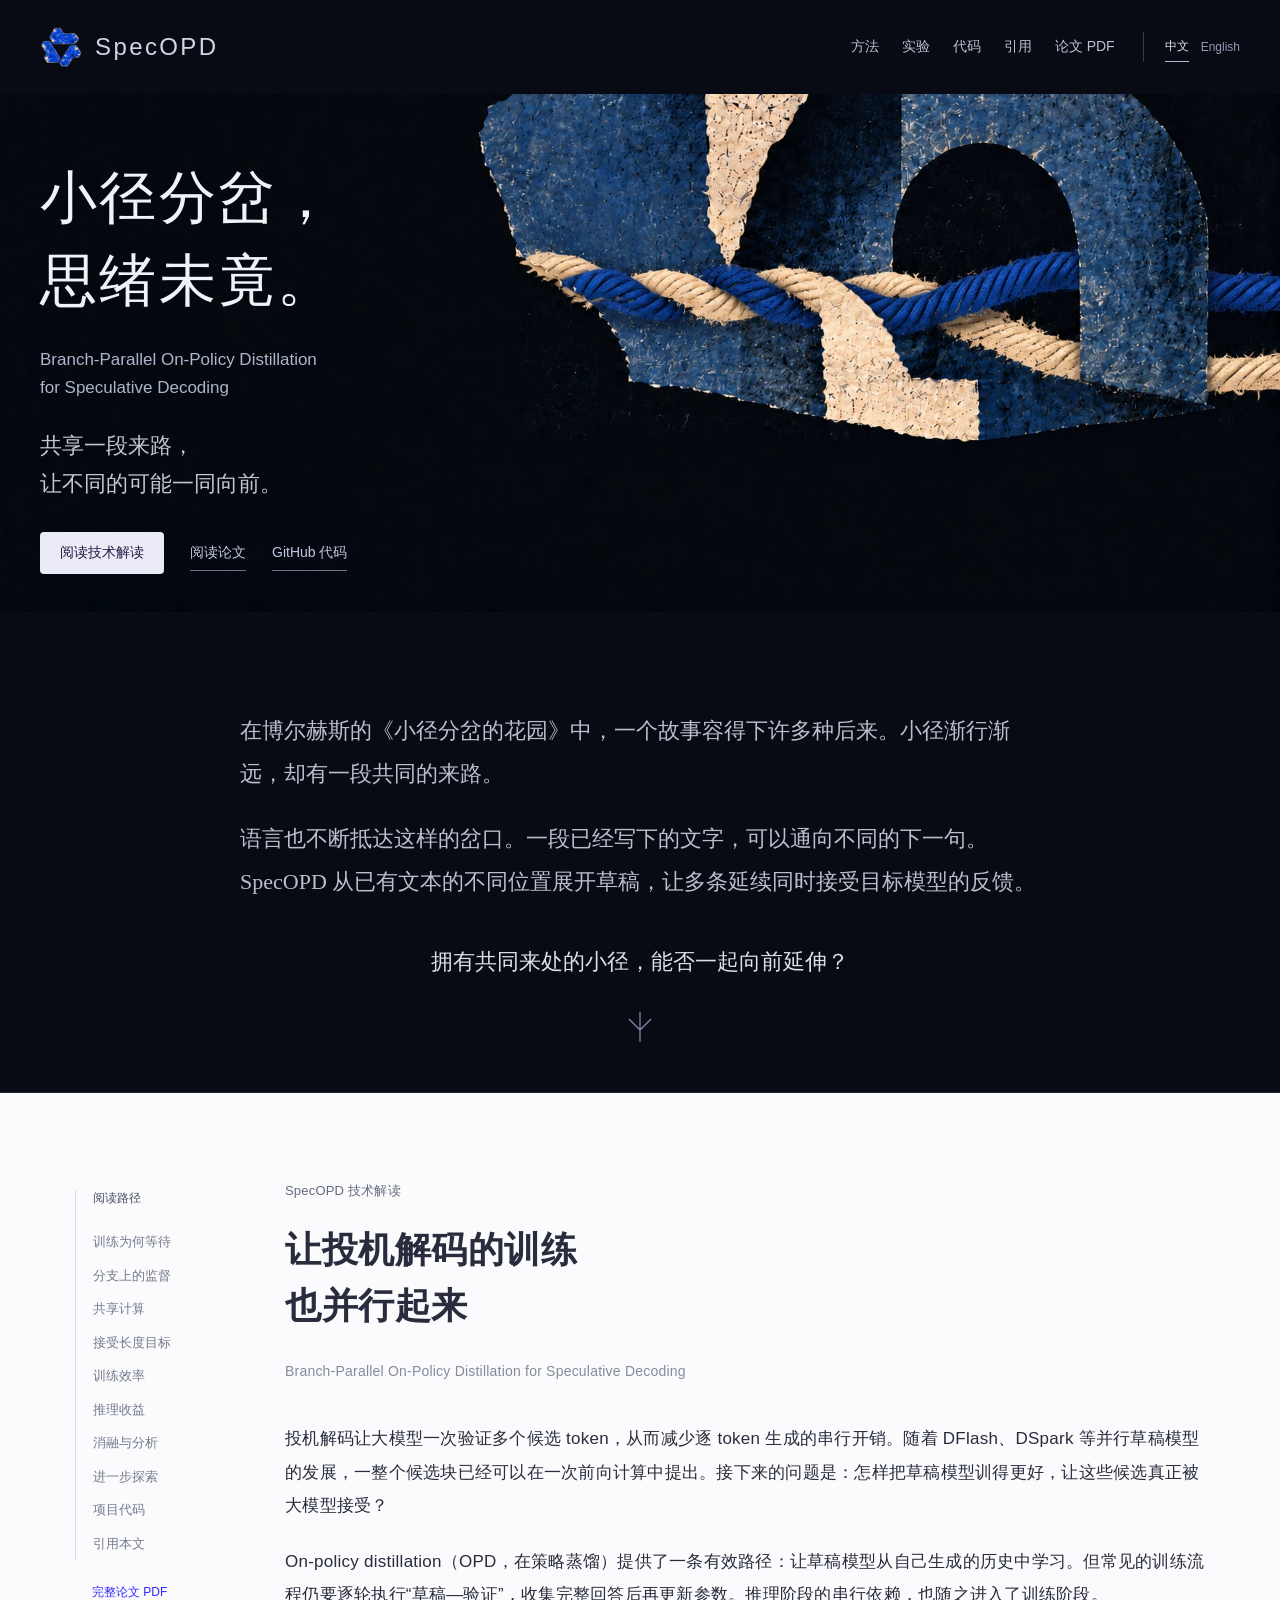
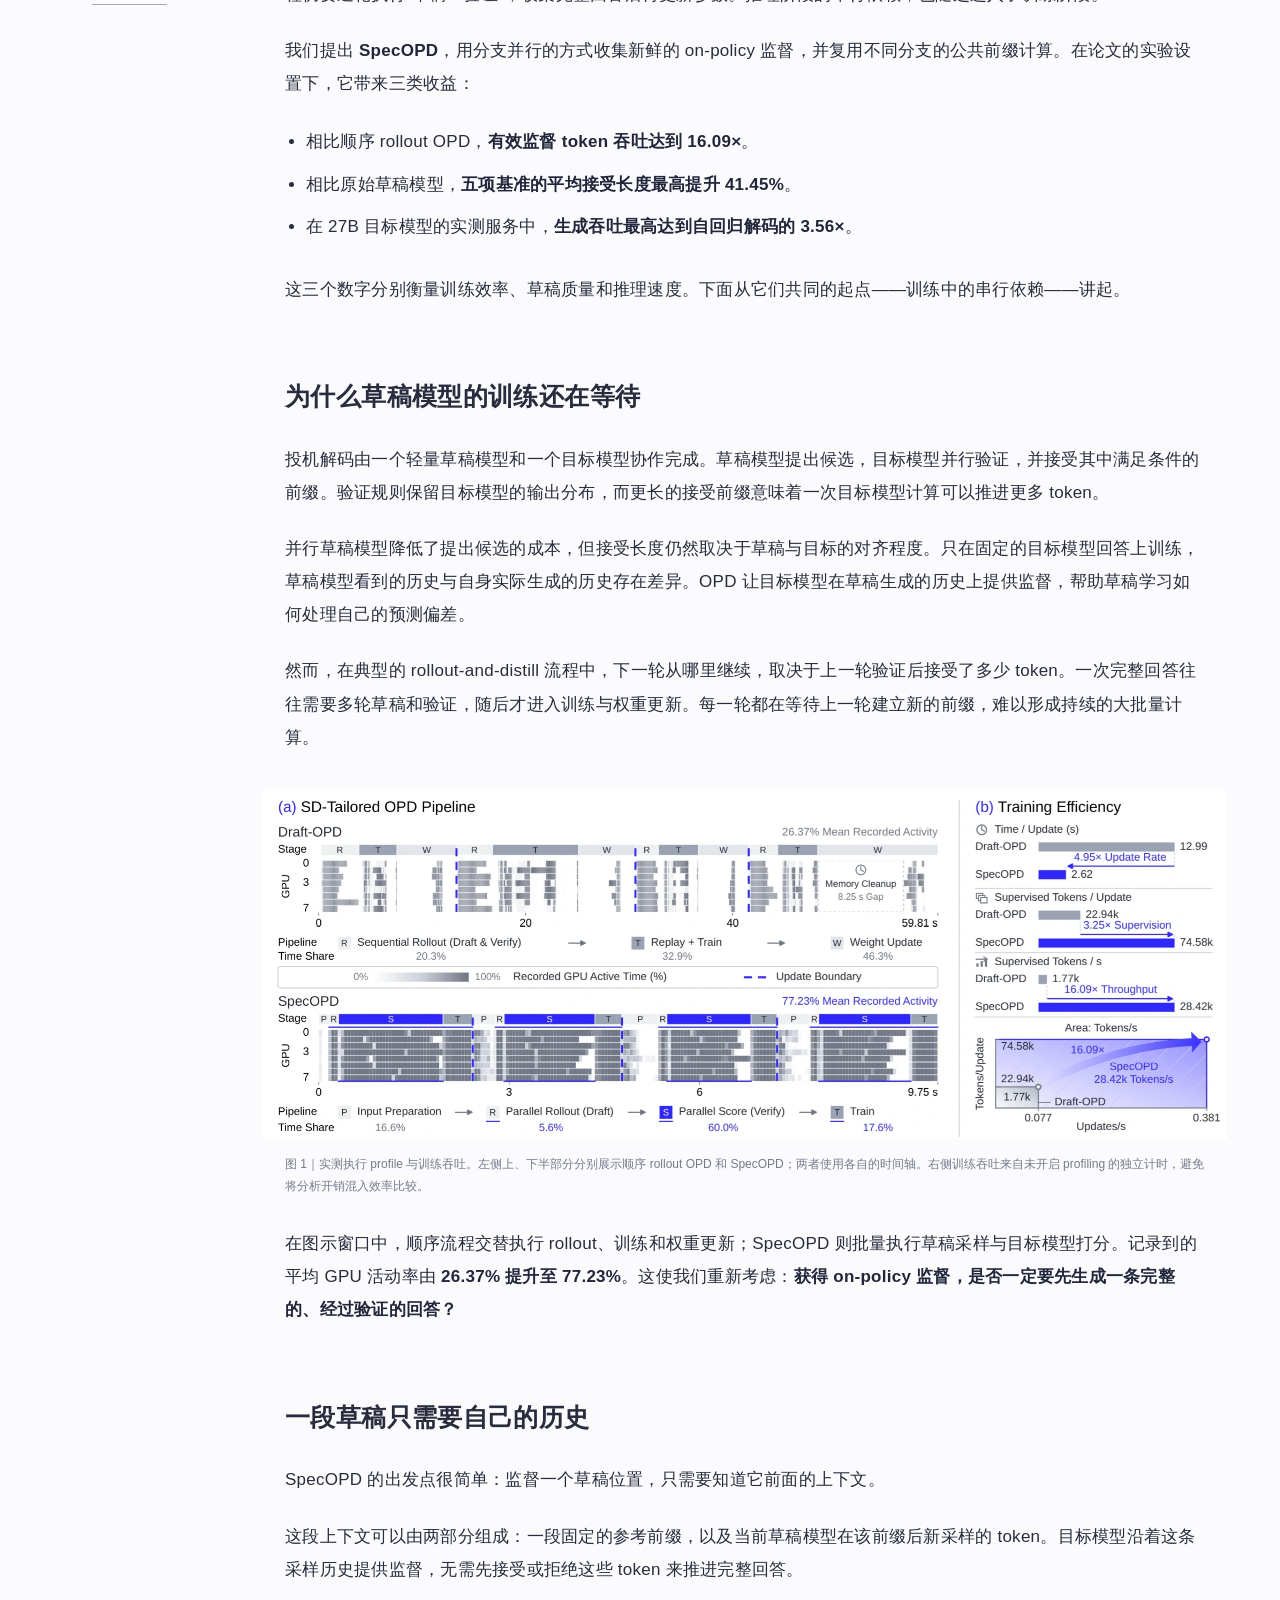
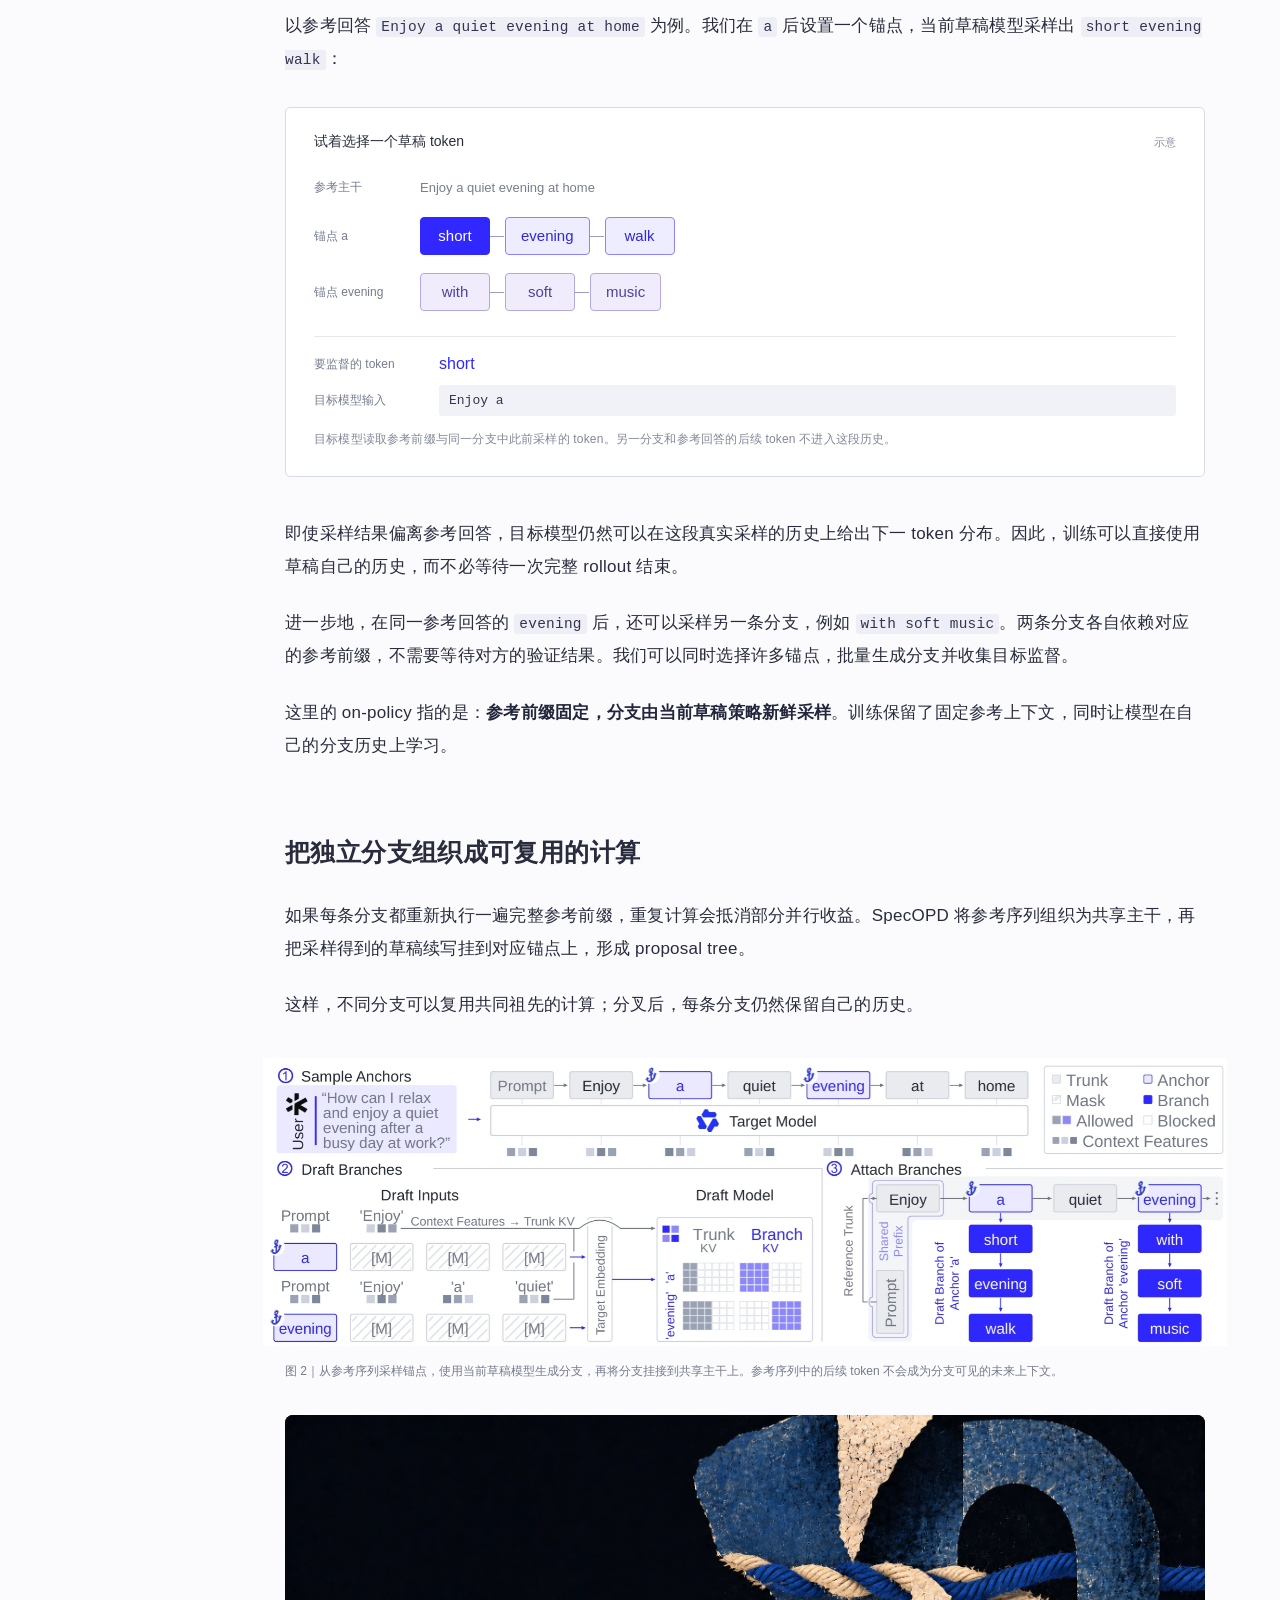
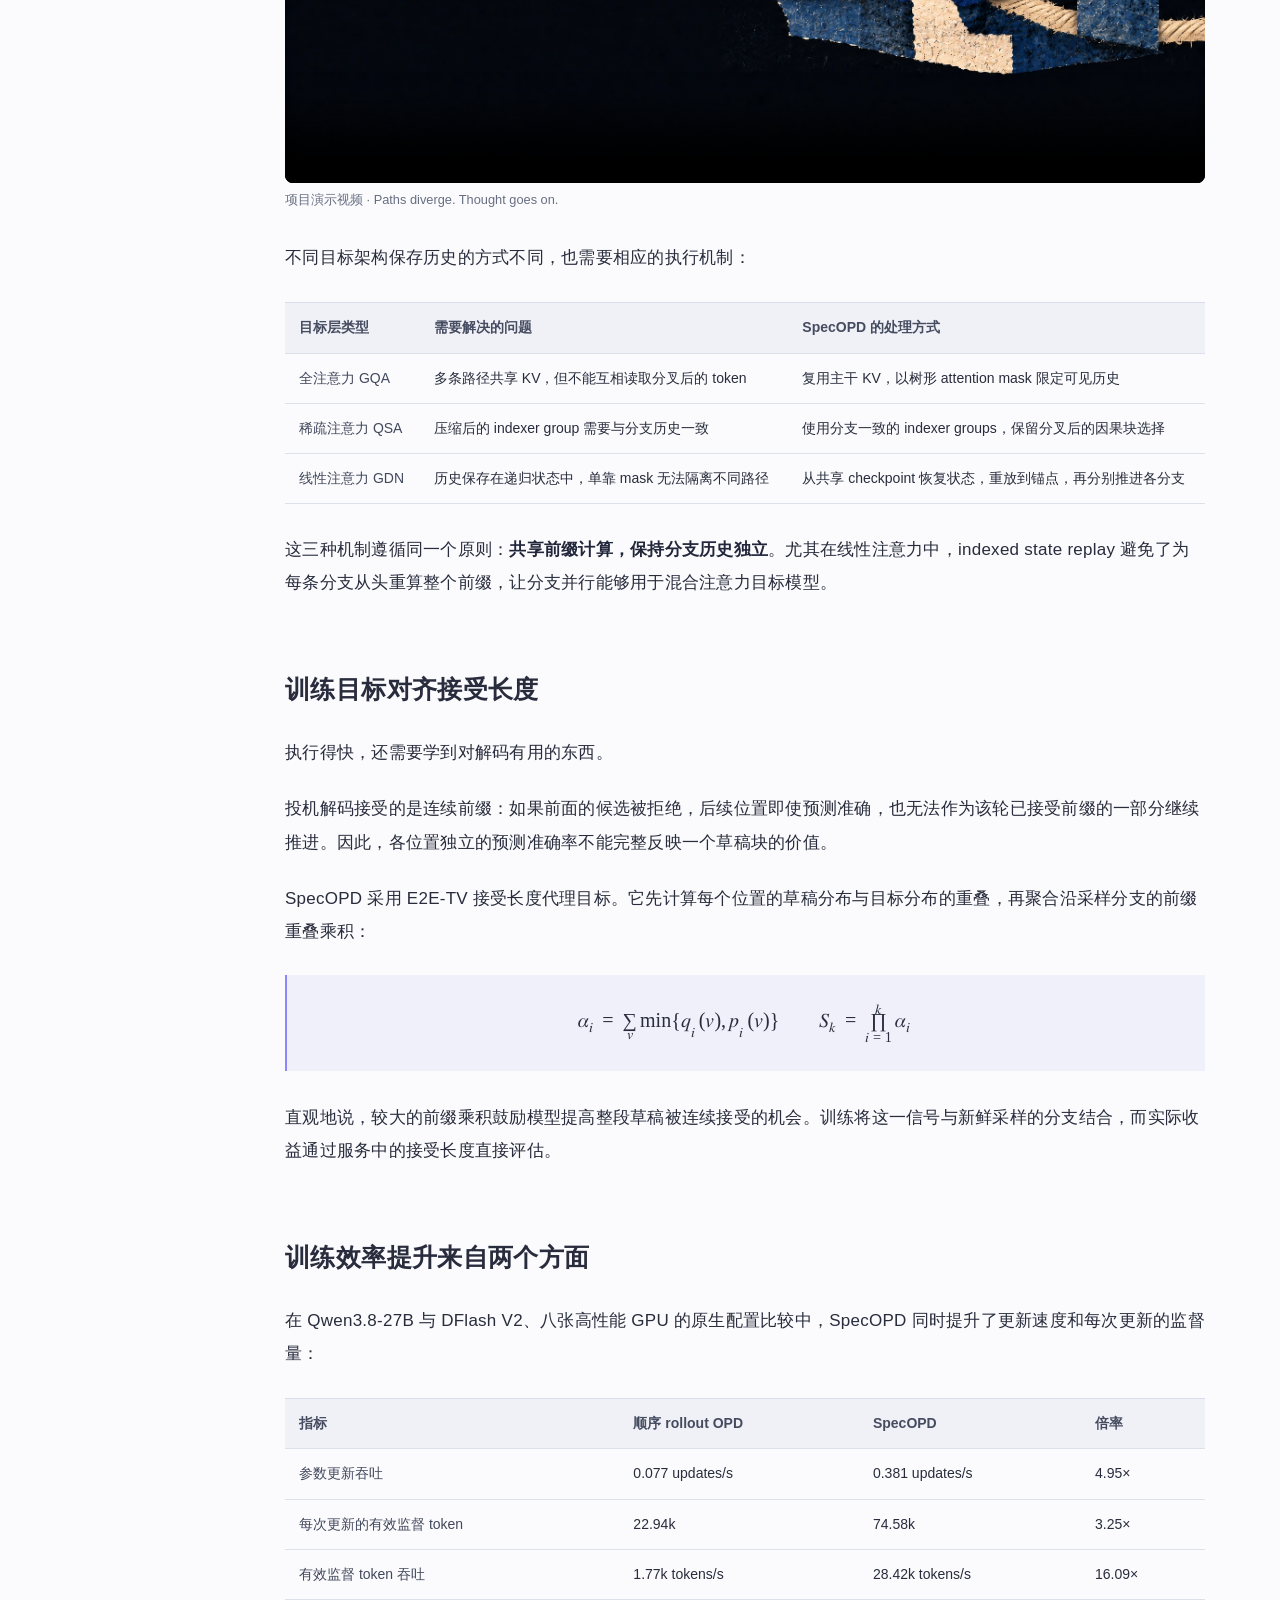
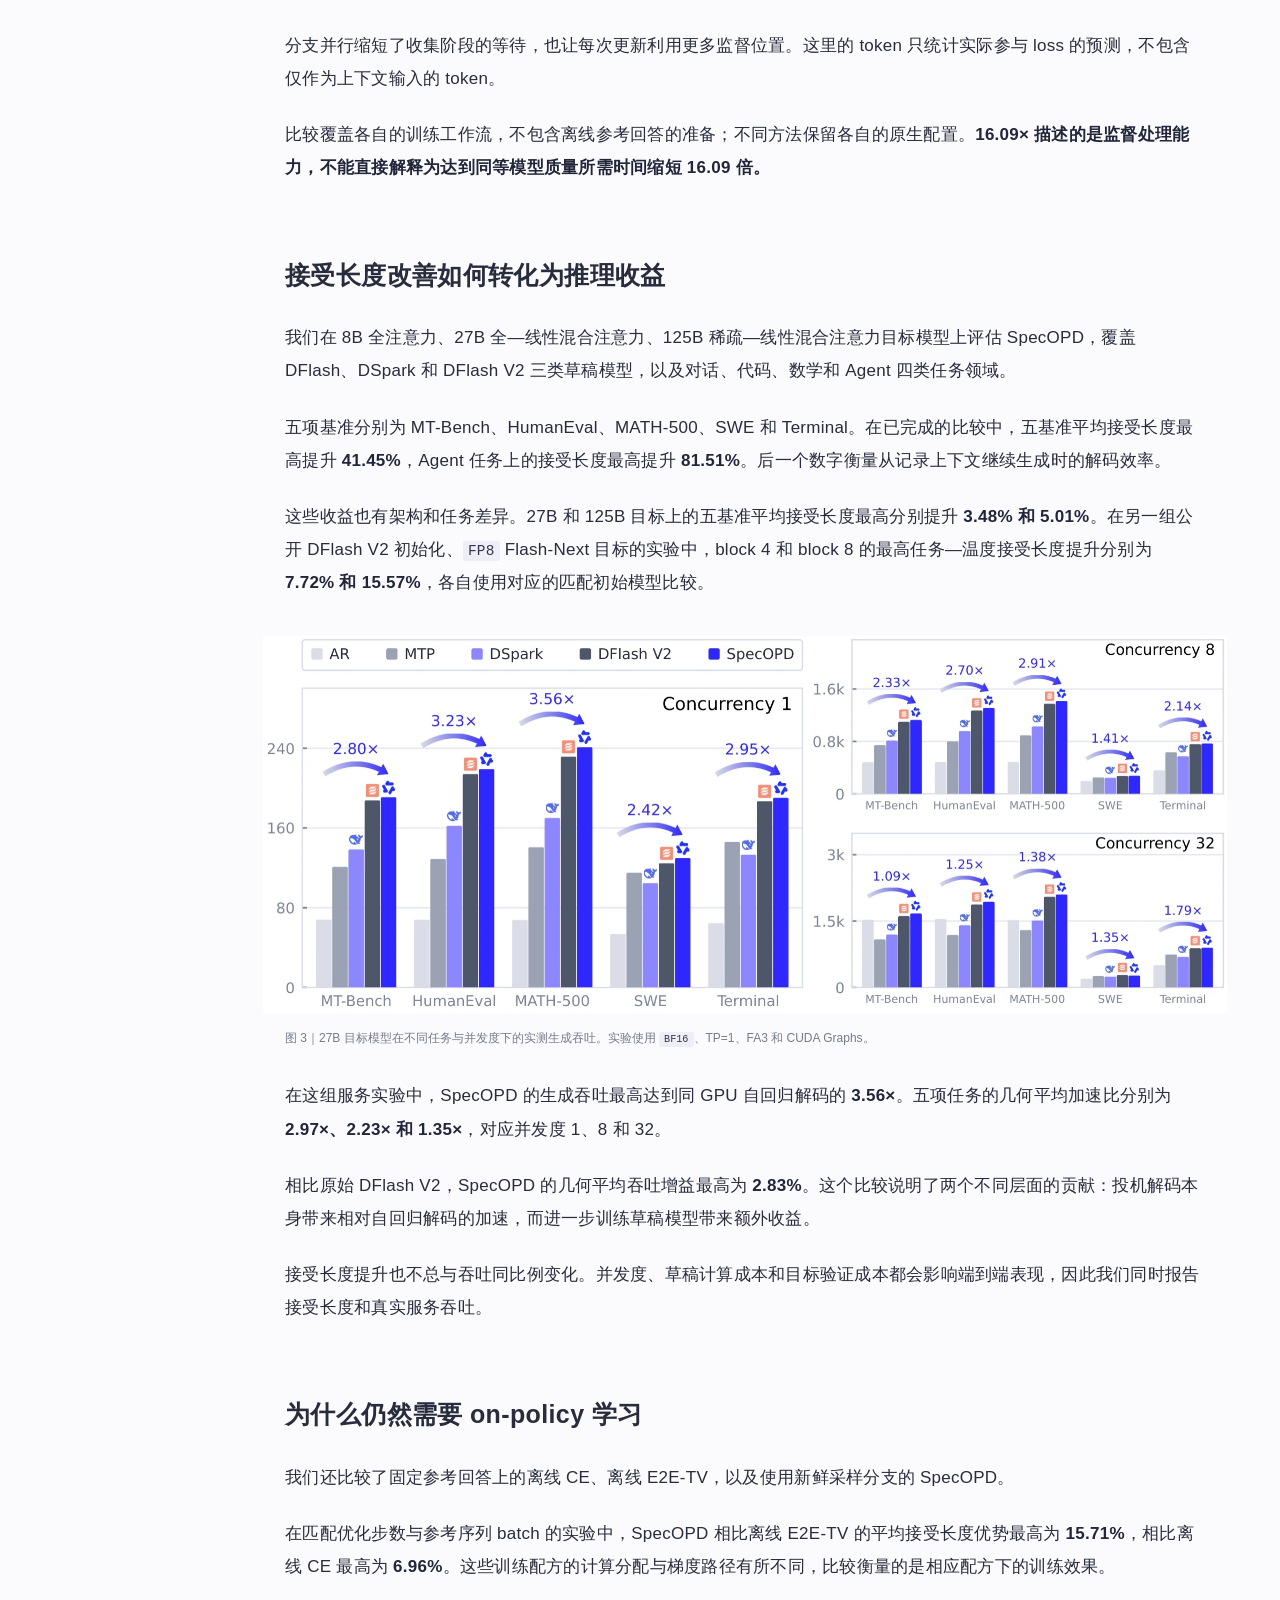
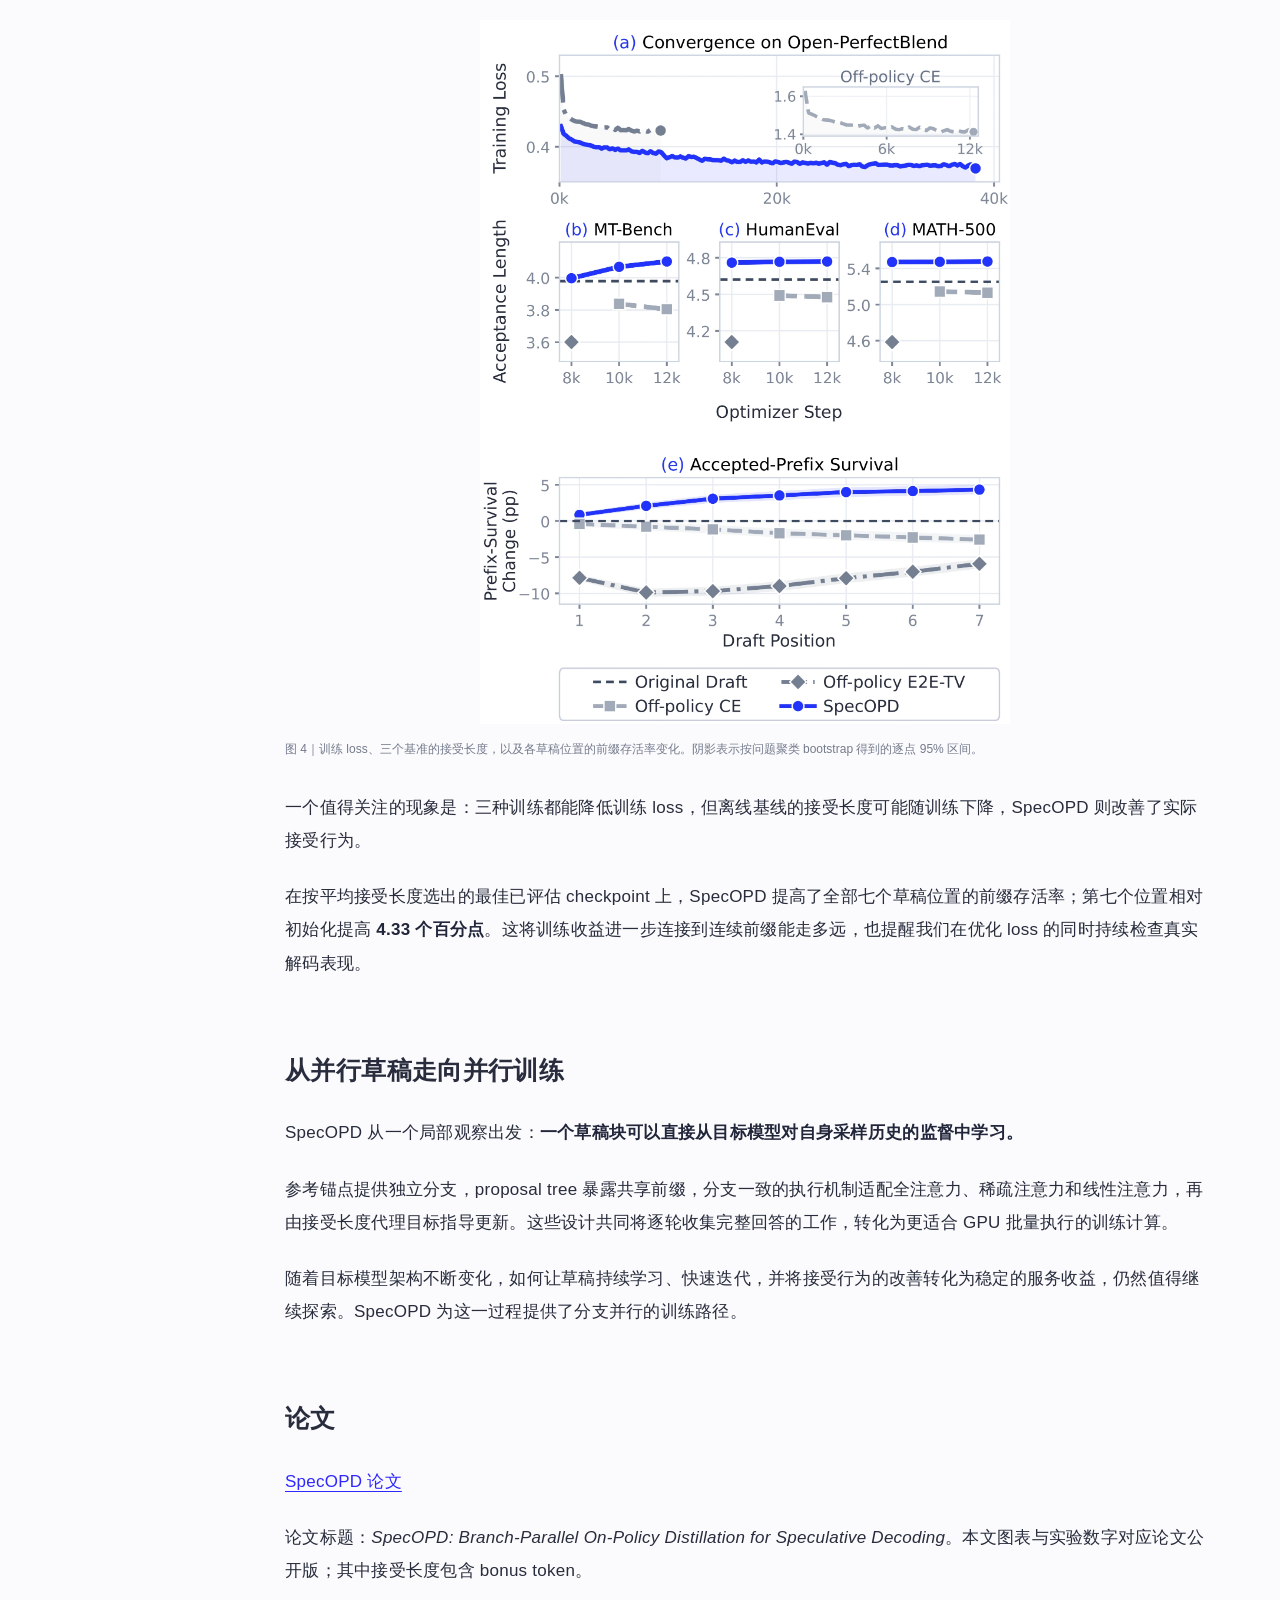
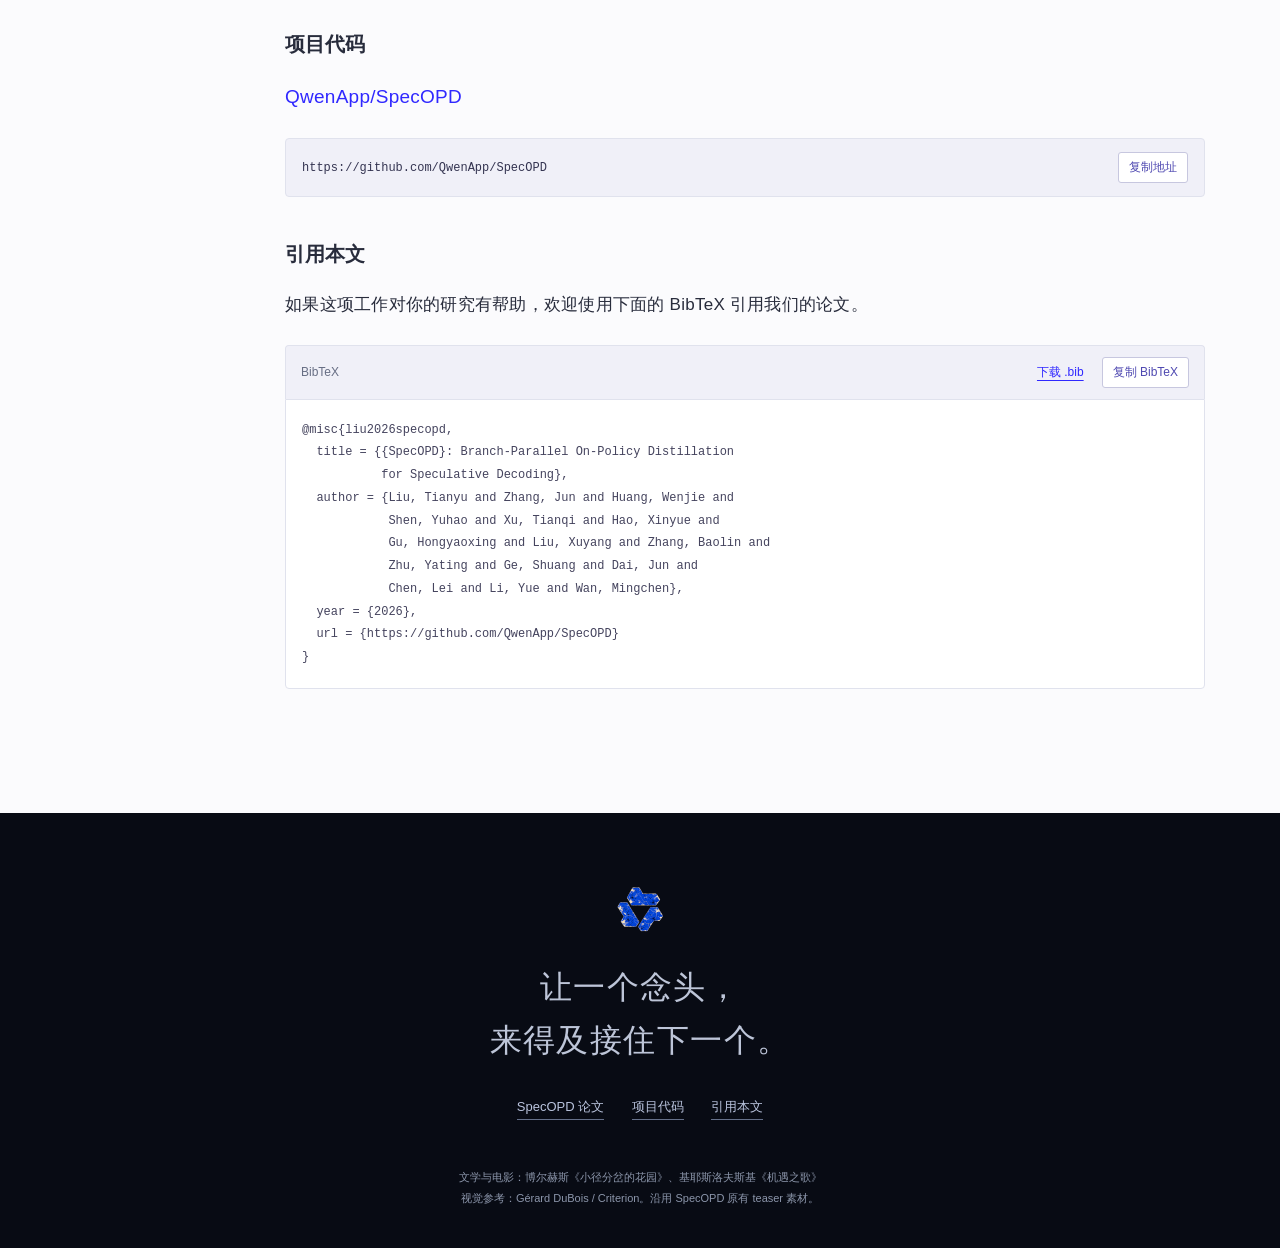
==== docs/index.html @ 13c88fd7 "docs: publish bilingual research blog" ====
<!doctype html>
<html lang="zh-CN">
<head>
<meta charset="utf-8">
<meta name="viewport" content="width=device-width,initial-scale=1">
<meta name="theme-color" content="#080B14">
<title>SpecOPD｜小径分岔，思绪未竟</title>
<meta name="description" content="SpecOPD 用分支并行在策略蒸馏提升草稿训练效率，复用公共前缀计算，让并行草稿模型学得更快。">
<meta property="og:title" content="SpecOPD｜让投机解码的训练也并行起来">
<meta property="og:description" content="从小径分岔到分支并行：SpecOPD 的方法、系统实现与实测收益。">
<meta property="og:image" content="hero-artwork.webp">
<link rel="icon" href="logo.png">
<link rel="alternate" hreflang="zh-CN" href="index.html">
<link rel="alternate" hreflang="en" href="en.html">
<link rel="stylesheet" href="styles.css">
<script src="app.js" defer></script>
</head>
<body id="top">
<a class="skip-link" href="#overview">跳到正文</a>
<div class="reading-progress" aria-hidden="true"></div>
<header class="site-header">
  <a class="wordmark" href="#top" aria-label="SpecOPD 首页"><img src="logo.png" alt="" width="42" height="42"><span>SpecOPD</span></a>
  <div class="header-tools"><nav class="header-nav" aria-label="主导航"><a href="#insight">方法</a><a href="#training">实验</a><a href="https://github.com/QwenApp/SpecOPD">代码</a><a href="#citation">引用</a><a href="specopd-paper.pdf">论文 PDF</a></nav><nav class="language-nav" aria-label="语言"><a class="language-switch" href="index.html" aria-current="page" lang="zh-CN" hreflang="zh-CN">中文</a><a class="language-switch" href="en.html" lang="en" hreflang="en">English</a></nav></div>
</header>
<main>
  <section class="hero" aria-labelledby="hero-title">
    <img class="hero-art" src="hero-artwork.webp" alt="深蓝纸质拱门间穿过的蓝色与原色绳索，象征共享来路与不同分支" width="1983" height="793" fetchpriority="high">
    <div class="hero-content">
      <h1 id="hero-title">小径分岔，<br>思绪未竟。</h1>
      <p class="hero-subtitle">Branch-Parallel On-Policy Distillation<br>for Speculative Decoding</p>
      <p class="hero-description">共享一段来路，<br>让不同的可能一同向前。</p>
      <div class="hero-actions"><a class="primary-link" href="#overview">阅读技术解读</a><a class="quiet-link" href="specopd-paper.pdf">阅读论文</a><a class="quiet-link" href="https://github.com/QwenApp/SpecOPD">GitHub 代码</a></div>
    </div>
  </section>
  <section class="prologue" aria-label="小径与分支">
    <div class="prologue-inner">
      <p>在博尔赫斯的《小径分岔的花园》中，一个故事容得下许多种后来。小径渐行渐远，却有一段共同的来路。</p>
      <p>语言也不断抵达这样的岔口。一段已经写下的文字，可以通向不同的下一句。SpecOPD 从已有文本的不同位置展开草稿，让多条延续同时接受目标模型的反馈。</p>
      <p class="prologue-question">拥有共同来处的小径，能否一起向前延伸？</p>
      <svg class="fork-mark" width="28" height="34" viewBox="0 0 28 34" fill="none" aria-hidden="true"><path d="M14 32V16M14 20L3 9M14 20L25 9M14 16V2" stroke="currentColor" stroke-width="1.2"/></svg>
    </div>
  </section>
  <div class="paper-body">
    <div class="article-layout">
      <aside class="contents"><nav aria-label="文章目录"><p>阅读路径</p><a href="#bottleneck">训练为何等待</a><a href="#insight">分支上的监督</a><a href="#execution">共享计算</a><a href="#objective">接受长度目标</a><a href="#training">训练效率</a><a href="#inference">推理收益</a><a href="#ablation">消融与分析</a><a href="#outlook">进一步探索</a><a href="#code">项目代码</a><a href="#citation">引用本文</a></nav><a class="rail-paper" href="specopd-paper.pdf">完整论文 PDF</a></aside>
      <article><section id="overview" class="article-section"><header class="article-heading"><p class="article-context">SpecOPD 技术解读</p><h2>让投机解码的训练<br class="desktop-break">也并行起来</h2><p class="article-subtitle">Branch-Parallel On-Policy Distillation for Speculative Decoding</p></header><p>投机解码让大模型一次验证多个候选 token，从而减少逐 token 生成的串行开销。随着 DFlash、DSpark 等并行草稿模型的发展，一整个候选块已经可以在一次前向计算中提出。接下来的问题是：怎样把草稿模型训得更好，让这些候选真正被大模型接受？</p><p>On-policy distillation（OPD，在策略蒸馏）提供了一条有效路径：让草稿模型从自己生成的历史中学习。但常见的训练流程仍要逐轮执行“草稿—验证”，收集完整回答后再更新参数。推理阶段的串行依赖，也随之进入了训练阶段。</p><p>我们提出 <strong>SpecOPD</strong>，用分支并行的方式收集新鲜的 on-policy 监督，并复用不同分支的公共前缀计算。在论文的实验设置下，它带来三类收益：</p><ul><li>相比顺序 rollout OPD，<strong>有效监督 token 吞吐达到 16.09×</strong>。</li><li>相比原始草稿模型，<strong>五项基准的平均接受长度最高提升 41.45%</strong>。</li><li>在 27B 目标模型的实测服务中，<strong>生成吞吐最高达到自回归解码的 3.56×</strong>。</li></ul><p>这三个数字分别衡量训练效率、草稿质量和推理速度。下面从它们共同的起点——训练中的串行依赖——讲起。</p></section><section id="bottleneck" class="article-section"><h2>为什么草稿模型的训练还在等待</h2><p>投机解码由一个轻量草稿模型和一个目标模型协作完成。草稿模型提出候选，目标模型并行验证，并接受其中满足条件的前缀。验证规则保留目标模型的输出分布，而更长的接受前缀意味着一次目标模型计算可以推进更多 token。</p><p>并行草稿模型降低了提出候选的成本，但接受长度仍然取决于草稿与目标的对齐程度。只在固定的目标模型回答上训练，草稿模型看到的历史与自身实际生成的历史存在差异。OPD 让目标模型在草稿生成的历史上提供监督，帮助草稿学习如何处理自己的预测偏差。</p><p>然而，在典型的 rollout-and-distill 流程中，下一轮从哪里继续，取决于上一轮验证后接受了多少 token。一次完整回答往往需要多轮草稿和验证，随后才进入训练与权重更新。每一轮都在等待上一轮建立新的前缀，难以形成持续的大批量计算。</p><figure class="paper-figure profile"><button class="figure-open" data-image="profile.webp" aria-label="放大查看：顺序 rollout 与 SpecOPD 的执行 profile 和训练吞吐"><img src="profile.webp" alt="顺序 rollout 与 SpecOPD 的执行 profile 和训练吞吐" loading="lazy" width="1800" height="650"><span class="figure-affordance">放大查看</span></button></figure><p class="figure-caption">图 1｜实测执行 profile 与训练吞吐。左侧上、下半部分分别展示顺序 rollout OPD 和 SpecOPD；两者使用各自的时间轴。右侧训练吞吐来自未开启 profiling 的独立计时，避免将分析开销混入效率比较。</p><p>在图示窗口中，顺序流程交替执行 rollout、训练和权重更新；SpecOPD 则批量执行草稿采样与目标模型打分。记录到的平均 GPU 活动率由 <strong>26.37% 提升至 77.23%</strong>。这使我们重新考虑：<strong>获得 on-policy 监督，是否一定要先生成一条完整的、经过验证的回答？</strong></p></section><section id="insight" class="article-section"><h2>一段草稿只需要自己的历史</h2><p>SpecOPD 的出发点很简单：监督一个草稿位置，只需要知道它前面的上下文。</p><p>这段上下文可以由两部分组成：一段固定的参考前缀，以及当前草稿模型在该前缀后新采样的 token。目标模型沿着这条采样历史提供监督，无需先接受或拒绝这些 token 来推进完整回答。</p><p>以参考回答 <code>Enjoy a quiet evening at home</code> 为例。我们在 <code>a</code> 后设置一个锚点，当前草稿模型采样出 <code>short evening walk</code>：</p>
<div class="branch-explorer" aria-label="分支历史交互示例">
  <div class="demo-heading"><span>试着选择一个草稿 token</span><span class="demo-status">示意</span></div>
  <div class="reference-line"><span class="row-label">参考主干</span><span class="reference-text">Enjoy a quiet evening at home</span></div>
  <div class="branch-line"><span class="row-label">锚点 a</span><div class="tokens" role="group" aria-label="a 后的草稿分支">
    <button class="token token-selected" data-branch="a" data-index="0" aria-pressed="true">short</button><button class="token" data-branch="a" data-index="1" aria-pressed="false">evening</button><button class="token" data-branch="a" data-index="2" aria-pressed="false">walk</button>
  </div></div>
  <div class="branch-line branch-evening"><span class="row-label">锚点 evening</span><div class="tokens" role="group" aria-label="evening 后的草稿分支">
    <button class="token" data-branch="evening" data-index="0" aria-pressed="false">with</button><button class="token" data-branch="evening" data-index="1" aria-pressed="false">soft</button><button class="token" data-branch="evening" data-index="2" aria-pressed="false">music</button>
  </div></div>
  <div class="history-readout" aria-live="polite" aria-atomic="true">
    <div><span>要监督的 token</span><strong id="predicted-token">short</strong></div>
    <div><span>目标模型输入</span><code id="target-history">Enjoy a</code></div>
    <p>目标模型读取参考前缀与同一分支中此前采样的 token。另一分支和参考回答的后续 token 不进入这段历史。</p>
  </div>
</div>
<p>即使采样结果偏离参考回答，目标模型仍然可以在这段真实采样的历史上给出下一 token 分布。因此，训练可以直接使用草稿自己的历史，而不必等待一次完整 rollout 结束。</p><p>进一步地，在同一参考回答的 <code>evening</code> 后，还可以采样另一条分支，例如 <code>with soft music</code>。两条分支各自依赖对应的参考前缀，不需要等待对方的验证结果。我们可以同时选择许多锚点，批量生成分支并收集目标监督。</p><p>这里的 on-policy 指的是：<strong>参考前缀固定，分支由当前草稿策略新鲜采样</strong>。训练保留了固定参考上下文，同时让模型在自己的分支历史上学习。</p></section><section id="execution" class="article-section"><h2>把独立分支组织成可复用的计算</h2><p>如果每条分支都重新执行一遍完整参考前缀，重复计算会抵消部分并行收益。SpecOPD 将参考序列组织为共享主干，再把采样得到的草稿续写挂到对应锚点上，形成 proposal tree。</p><p>这样，不同分支可以复用共同祖先的计算；分叉后，每条分支仍然保留自己的历史。</p><figure class="paper-figure method"><button class="figure-open" data-image="method.webp" aria-label="放大查看：参考锚点、草稿分支和共享 proposal tree"><img src="method.webp" alt="参考锚点、草稿分支和共享 proposal tree" loading="lazy" width="1800" height="538"><span class="figure-affordance">放大查看</span></button></figure><p class="figure-caption">图 2｜从参考序列采样锚点，使用当前草稿模型生成分支，再将分支挂接到共享主干上。参考序列中的后续 token 不会成为分支可见的未来上下文。</p><figure class="project-video"><video controls playsinline preload="metadata" poster="hero-artwork.webp" aria-label="项目演示视频"><source src="https://raw.githubusercontent.com/QwenApp/SpecOPD/main/assets/SpecOPD.mp4" type="video/mp4"></video><figcaption>项目演示视频 · Paths diverge. Thought goes on.</figcaption></figure><p>不同目标架构保存历史的方式不同，也需要相应的执行机制：</p><div class="table-scroll" tabindex="0"><table><thead><tr><th scope="col">目标层类型</th><th scope="col">需要解决的问题</th><th scope="col">SpecOPD 的处理方式</th></tr></thead><tbody><tr><td>全注意力 GQA</td><td>多条路径共享 KV，但不能互相读取分叉后的 token</td><td>复用主干 KV，以树形 attention mask 限定可见历史</td></tr><tr><td>稀疏注意力 QSA</td><td>压缩后的 indexer group 需要与分支历史一致</td><td>使用分支一致的 indexer groups，保留分叉后的因果块选择</td></tr><tr><td>线性注意力 GDN</td><td>历史保存在递归状态中，单靠 mask 无法隔离不同路径</td><td>从共享 checkpoint 恢复状态，重放到锚点，再分别推进各分支</td></tr></tbody></table></div><p>这三种机制遵循同一个原则：<strong>共享前缀计算，保持分支历史独立</strong>。尤其在线性注意力中，indexed state replay 避免了为每条分支从头重算整个前缀，让分支并行能够用于混合注意力目标模型。</p></section><section id="objective" class="article-section"><h2>训练目标对齐接受长度</h2><p>执行得快，还需要学到对解码有用的东西。</p><p>投机解码接受的是连续前缀：如果前面的候选被拒绝，后续位置即使预测准确，也无法作为该轮已接受前缀的一部分继续推进。因此，各位置独立的预测准确率不能完整反映一个草稿块的价值。</p><p>SpecOPD 采用 E2E-TV 接受长度代理目标。它先计算每个位置的草稿分布与目标分布的重叠，再聚合沿采样分支的前缀重叠乘积：</p><div class="equation" aria-label="每个位置的分布重叠 alpha i 等于对所有 token 的 draft 和 target 概率最小值求和，前缀存活代理 S k 是前 k 个 alpha 的乘积"><math display="block"><mrow><msub><mi>α</mi><mi>i</mi></msub><mo>=</mo><munder><mo>∑</mo><mi>v</mi></munder><mi>min</mi><mo>{</mo><msub><mi>q</mi><mi>i</mi></msub><mo>(</mo><mi>v</mi><mo>)</mo><mo>,</mo><msub><mi>p</mi><mi>i</mi></msub><mo>(</mo><mi>v</mi><mo>)</mo><mo>}</mo><mspace width="2em"/><msub><mi>S</mi><mi>k</mi></msub><mo>=</mo><munderover><mo>∏</mo><mrow><mi>i</mi><mo>=</mo><mn>1</mn></mrow><mi>k</mi></munderover><msub><mi>α</mi><mi>i</mi></msub></mrow></math></div><p>直观地说，较大的前缀乘积鼓励模型提高整段草稿被连续接受的机会。训练将这一信号与新鲜采样的分支结合，而实际收益通过服务中的接受长度直接评估。</p></section><section id="training" class="article-section"><h2>训练效率提升来自两个方面</h2><p>在 Qwen3.8-27B 与 DFlash V2、八张高性能 GPU 的原生配置比较中，SpecOPD 同时提升了更新速度和每次更新的监督量：</p><div class="table-scroll" tabindex="0"><table><thead><tr><th scope="col">指标</th><th scope="col">顺序 rollout OPD</th><th scope="col">SpecOPD</th><th scope="col">倍率</th></tr></thead><tbody><tr><td>参数更新吞吐</td><td>0.077 updates/s</td><td>0.381 updates/s</td><td>4.95×</td></tr><tr><td>每次更新的有效监督 token</td><td>22.94k</td><td>74.58k</td><td>3.25×</td></tr><tr><td>有效监督 token 吞吐</td><td>1.77k tokens/s</td><td>28.42k tokens/s</td><td>16.09×</td></tr></tbody></table></div><p>分支并行缩短了收集阶段的等待，也让每次更新利用更多监督位置。这里的 token 只统计实际参与 loss 的预测，不包含仅作为上下文输入的 token。</p><p>比较覆盖各自的训练工作流，不包含离线参考回答的准备；不同方法保留各自的原生配置。<strong>16.09× 描述的是监督处理能力，不能直接解释为达到同等模型质量所需时间缩短 16.09 倍。</strong></p></section><section id="inference" class="article-section"><h2>接受长度改善如何转化为推理收益</h2><p>我们在 8B 全注意力、27B 全—线性混合注意力、125B 稀疏—线性混合注意力目标模型上评估 SpecOPD，覆盖 DFlash、DSpark 和 DFlash V2 三类草稿模型，以及对话、代码、数学和 Agent 四类任务领域。</p><p>五项基准分别为 MT-Bench、HumanEval、MATH-500、SWE 和 Terminal。在已完成的比较中，五基准平均接受长度最高提升 <strong>41.45%</strong>，Agent 任务上的接受长度最高提升 <strong>81.51%</strong>。后一个数字衡量从记录上下文继续生成时的解码效率。</p><p>这些收益也有架构和任务差异。27B 和 125B 目标上的五基准平均接受长度最高分别提升 <strong>3.48% 和 5.01%</strong>。在另一组公开 DFlash V2 初始化、<code>FP8</code> Flash-Next 目标的实验中，block 4 和 block 8 的最高任务—温度接受长度提升分别为 <strong>7.72% 和 15.57%</strong>，各自使用对应的匹配初始模型比较。</p><figure class="paper-figure inference"><button class="figure-open" data-image="inference.webp" aria-label="放大查看：27B 目标模型在并发度 1、8 和 32 下的实测推理吞吐"><img src="inference.webp" alt="27B 目标模型在并发度 1、8 和 32 下的实测推理吞吐" loading="lazy" width="1800" height="703"><span class="figure-affordance">放大查看</span></button></figure><p class="figure-caption">图 3｜27B 目标模型在不同任务与并发度下的实测生成吞吐。实验使用 <code>BF16</code>、TP=1、FA3 和 CUDA Graphs。</p><p>在这组服务实验中，SpecOPD 的生成吞吐最高达到同 GPU 自回归解码的 <strong>3.56×</strong>。五项任务的几何平均加速比分别为 <strong>2.97×、2.23× 和 1.35×</strong>，对应并发度 1、8 和 32。</p><p>相比原始 DFlash V2，SpecOPD 的几何平均吞吐增益最高为 <strong>2.83%</strong>。这个比较说明了两个不同层面的贡献：投机解码本身带来相对自回归解码的加速，而进一步训练草稿模型带来额外收益。</p><p>接受长度提升也不总与吞吐同比例变化。并发度、草稿计算成本和目标验证成本都会影响端到端表现，因此我们同时报告接受长度和真实服务吞吐。</p></section><section id="ablation" class="article-section"><h2>为什么仍然需要 on-policy 学习</h2><p>我们还比较了固定参考回答上的离线 CE、离线 E2E-TV，以及使用新鲜采样分支的 SpecOPD。</p><p>在匹配优化步数与参考序列 batch 的实验中，SpecOPD 相比离线 E2E-TV 的平均接受长度优势最高为 <strong>15.71%</strong>，相比离线 CE 最高为 <strong>6.96%</strong>。这些训练配方的计算分配与梯度路径有所不同，比较衡量的是相应配方下的训练效果。</p><figure class="paper-figure ablation"><button class="figure-open" data-image="ablation.webp" aria-label="放大查看：训练 loss、接受长度及前缀存活率的消融比较"><img src="ablation.webp" alt="训练 loss、接受长度及前缀存活率的消融比较" loading="lazy" width="1800" height="2391"><span class="figure-affordance">放大查看</span></button></figure><p class="figure-caption">图 4｜训练 loss、三个基准的接受长度，以及各草稿位置的前缀存活率变化。阴影表示按问题聚类 bootstrap 得到的逐点 95% 区间。</p><p>一个值得关注的现象是：三种训练都能降低训练 loss，但离线基线的接受长度可能随训练下降，SpecOPD 则改善了实际接受行为。</p><p>在按平均接受长度选出的最佳已评估 checkpoint 上，SpecOPD 提高了全部七个草稿位置的前缀存活率；第七个位置相对初始化提高 <strong>4.33 个百分点</strong>。这将训练收益进一步连接到连续前缀能走多远，也提醒我们在优化 loss 的同时持续检查真实解码表现。</p></section><section id="outlook" class="article-section"><h2>从并行草稿走向并行训练</h2><p>SpecOPD 从一个局部观察出发：<strong>一个草稿块可以直接从目标模型对自身采样历史的监督中学习。</strong></p><p>参考锚点提供独立分支，proposal tree 暴露共享前缀，分支一致的执行机制适配全注意力、稀疏注意力和线性注意力，再由接受长度代理目标指导更新。这些设计共同将逐轮收集完整回答的工作，转化为更适合 GPU 批量执行的训练计算。</p><p>随着目标模型架构不断变化，如何让草稿持续学习、快速迭代，并将接受行为的改善转化为稳定的服务收益，仍然值得继续探索。SpecOPD 为这一过程提供了分支并行的训练路径。</p></section><section id="paper" class="article-section"><h2>论文</h2><p><a href="specopd-paper.pdf">SpecOPD 论文</a></p><p>论文标题：<em>SpecOPD: Branch-Parallel On-Policy Distillation for Speculative Decoding</em>。本文图表与实验数字对应论文公开版；其中接受长度包含 bonus token。</p>
<div class="project-resources" id="code">
  <h3>项目代码</h3>
  <p><a class="repository-link" href="https://github.com/QwenApp/SpecOPD">QwenApp/SpecOPD</a></p>
  <div class="repository-address"><code id="repository-url">https://github.com/QwenApp/SpecOPD</code><button class="copy-button" data-copy-target="repository-url" data-copy-id="url">复制地址</button></div>
</div>
<div class="citation-section" id="citation">
  <h3>引用本文</h3>
  <p>如果这项工作对你的研究有帮助，欢迎使用下面的 BibTeX 引用我们的论文。</p>
  <div class="citation-toolbar"><span>BibTeX</span><div><a href="citation.bib" download>下载 .bib</a><button class="copy-button" data-copy-target="citation-bibtex" data-copy-id="bib">复制 BibTeX</button></div></div>
  <pre class="citation-code"><code id="citation-bibtex">@misc{liu2026specopd,
  title = {{SpecOPD}: Branch-Parallel On-Policy Distillation
           for Speculative Decoding},
  author = {Liu, Tianyu and Zhang, Jun and Huang, Wenjie and
            Shen, Yuhao and Xu, Tianqi and Hao, Xinyue and
            Gu, Hongyaoxing and Liu, Xuyang and Zhang, Baolin and
            Zhu, Yating and Ge, Shuang and Dai, Jun and
            Chen, Lei and Li, Yue and Wan, Mingchen},
  year = {2026},
  url = {https://github.com/QwenApp/SpecOPD}
}
</code></pre>
  <span class="copy-status" role="status" aria-live="polite"></span>
</div>
</section></article>
    </div>
  </div>
  <footer class="closing">
    <img src="logo.png" alt="" width="48" height="48">
    <p class="closing-line">让一个念头，<br>来得及接住下一个。</p>
    <a href="specopd-paper.pdf">SpecOPD 论文</a>
    <a class="footer-resource" href="https://github.com/QwenApp/SpecOPD">项目代码</a>
    <a class="footer-resource" href="#citation">引用本文</a>
    <p class="credits">文学与电影：博尔赫斯《小径分岔的花园》、基耶斯洛夫斯基《机遇之歌》<br>视觉参考：Gérard DuBois / Criterion。沿用 SpecOPD 原有 teaser 素材。</p>
  </footer>
</main>
<dialog class="image-dialog" aria-label="论文图放大预览">
  <div class="dialog-toolbar"><span id="dialog-image-title">论文图</span><div><a id="download-image" download>下载原图</a><button class="dialog-close" aria-label="关闭图片预览">关闭 <span aria-hidden="true">×</span></button></div></div>
  <div class="dialog-stage"><img id="dialog-image" alt=""></div>
</dialog>
</body>
</html>
---- docs/styles.css ----
:root{--night:#080b14;--paper:#fbfbfd;--text:#282c3c;--muted:#646b7d;--blue:#3028ff;--purple:#8d87ff;--rule:#d6dbe7;--sans:"Avenir Next","PingFang SC","Noto Sans CJK SC","Microsoft YaHei",sans-serif;--serif:"Songti SC","Noto Serif CJK SC","STSong",serif}
*{box-sizing:border-box}html{scroll-behavior:auto;scroll-padding-top:40px}body{margin:0;background:var(--night);color:var(--text);font-family:var(--sans);-webkit-font-smoothing:antialiased}button,a{-webkit-tap-highlight-color:transparent}a{color:var(--blue);text-underline-offset:4px}button{font:inherit}button,a{touch-action:manipulation}a:focus-visible,button:focus-visible,summary:focus-visible,.table-scroll:focus-visible{outline:3px solid #8d87ff;outline-offset:5px}::selection{background:#dcd9ff;color:#14102e}.skip-link{position:absolute;top:-80px;left:20px;z-index:30;background:white;padding:10px 18px}.skip-link:focus{top:20px}.reading-progress{position:fixed;inset:0 auto auto 0;width:0;height:3px;background:var(--blue);z-index:40}
.site-header{position:relative;z-index:2;max-width:1280px;margin:auto;display:flex;align-items:center;justify-content:space-between;padding:26px 40px;color:#ccd2df}.wordmark{display:flex;align-items:center;gap:13px;text-decoration:none;color:#d0d6e4}.wordmark img{width:42px;height:42px;object-fit:contain}.wordmark span{font-size:24px;letter-spacing:.1em;font-weight:400}.site-header nav{display:flex;gap:29px;align-items:center}.site-header nav a{font-size:14px;text-decoration:none;color:#bac1d1;padding:9px 0}.site-header nav a:hover{color:white}
.hero{max-width:1440px;min-height:570px;margin:auto;position:relative;overflow:hidden}.hero-art{position:absolute;right:0;top:-58px;width:1440px;max-width:none;height:auto;pointer-events:none}.hero-content{position:relative;max-width:1280px;padding:63px 40px 70px;margin:auto}.hero h1{font-family:var(--serif);font-size:57px;line-height:1.45;font-weight:400;letter-spacing:.04em;color:#f1f2f7;margin:0 0 24px}.hero-subtitle{font-size:17px;line-height:1.65;color:#adb6ca;margin:0 0 25px}.hero-description{font-family:var(--serif);font-size:22px;color:#c2c7d2;line-height:1.7;margin:0 0 30px}.hero-actions{display:flex;gap:26px;align-items:center}.hero-actions a{text-decoration:none;font-size:14px}.primary-link{background:#ebeaf7;color:#211d46;padding:12px 20px;border-radius:4px}.primary-link:hover{background:white}.quiet-link{color:#bfc8de;border-bottom:1px solid #68738b;padding:8px 0}
.prologue{border-bottom:1px solid #1d2637;padding:46px 28px 48px;color:#b9bfcc}.prologue-inner{max-width:800px;margin:auto}.prologue p{font-family:var(--serif);font-size:22px;line-height:1.95;font-weight:400;margin:0 0 22px}.prologue-question{text-align:center;color:#dde0eb;padding-top:15px}.fork-mark{display:block;color:#8492b0;margin:27px auto 0}
.paper-body{background:var(--paper);padding:85px 28px 90px}.article-layout{max-width:1130px;display:grid;grid-template-columns:154px minmax(0,1fr);gap:56px;margin:auto;align-items:start}.contents{position:sticky;top:55px;font-size:13px;padding-top:12px}.contents nav{border-left:1px solid var(--rule);padding-left:17px}.contents nav p{margin:0 0 18px;color:#454d61;font-size:12px}.contents nav a{display:block;text-decoration:none;color:#747b8d;padding:7px 0;line-height:1.5;transition:color .12s}.contents nav a[aria-current="location"]{color:var(--blue);font-weight:600}.contents nav a:hover{color:var(--blue)}.rail-paper{display:inline-block;text-decoration:none;font-size:12px;margin:24px 0 0 17px;border-bottom:1px solid #a5a4d3;padding-bottom:3px}
article{min-width:0;max-width:920px}article p,article li{font-size:17px;line-height:1.95;letter-spacing:.015em}article p{margin:0 0 23px}article li{margin:0 0 9px}article ul{padding-left:1.3em;margin:25px 0 30px}article strong{font-weight:600;color:#22263b}article a{overflow-wrap:anywhere}.article-context{font-size:13px!important;color:var(--muted);margin-bottom:18px!important}.article-heading h2{font-size:36px;line-height:1.55;letter-spacing:.025em;margin:0 0 18px;font-weight:600}.article-subtitle{font-size:14px!important;line-height:1.65!important;color:#858b9b;margin-bottom:39px!important;max-width:600px}.article-section{scroll-margin-top:45px;margin:0 0 66px}.article-section h2{font-size:25px;font-weight:600;line-height:1.55;margin:0 0 27px;letter-spacing:.015em}.article-heading h2{font-size:36px}.article-section:last-child{margin-bottom:0}.article-section>h2{padding-top:5px}code{font-family:"SFMono-Regular",Consolas,"Liberation Mono",monospace;font-size:.85em;background:#eeeef6;color:#343451;padding:2px 5px;border-radius:3px;overflow-wrap:anywhere}
.paper-figure{margin:37px -22px 12px}.figure-open{padding:0;border:0;position:relative;display:block;width:100%;background:white;text-align:left;cursor:zoom-in}.paper-figure img{width:100%;height:auto;display:block}.figure-affordance{position:absolute;right:8px;bottom:7px;background:rgba(251,251,253,.95);border:1px solid #e0e2ec;border-radius:3px;padding:4px 7px;font-size:11px;color:#646a7c;opacity:0;transition:opacity .12s}.figure-open:hover .figure-affordance,.figure-open:focus-visible .figure-affordance{opacity:1}.figure-caption{font-size:12px!important;line-height:1.8!important;color:#747b8c;letter-spacing:0!important;margin-top:15px!important;margin-bottom:30px!important}.paper-figure.ablation{max-width:530px;margin-left:auto;margin-right:auto}
.table-scroll{max-width:100%;overflow:auto;margin:28px 0 29px}table{width:100%;border-collapse:collapse;font-size:14px;line-height:1.8;text-align:left}th{font-weight:600;color:#464c60;background:#f0f1f7}td,th{padding:12px 14px;vertical-align:top;border-bottom:1px solid #dde1eb}td:first-child{color:#42495d}thead{border-top:1px solid #d8ddea}td code{white-space:nowrap;font-size:12px}.equation{padding:29px 10px;margin:27px 0 30px;background:#f0f0fa;border-left:2px solid #8d87ff;overflow:auto;font-size:20px}
.branch-explorer{margin:32px 0 40px;background:white;border:1px solid var(--rule);padding:25px 28px;border-radius:5px}.demo-heading{display:flex;justify-content:space-between;align-items:center;font-size:14px;margin-bottom:25px}.demo-status{color:#858b9c;font-size:11px}.reference-line,.branch-line{display:flex;align-items:center;gap:18px;margin:0 0 18px}.row-label{width:88px;flex:0 0 88px;font-size:12px;color:#747b90}.reference-text{font-size:13px;color:#777e90;line-height:1.8}.tokens{display:flex;gap:15px}.token{position:relative;background:#eeedff;border:1px solid #8a84ff;border-radius:4px;padding:9px 15px;font-size:15px;color:#3028da;cursor:pointer;min-width:70px;line-height:1.2}.token:not(:last-child):after{content:"";position:absolute;right:-15px;top:50%;height:1px;width:14px;background:#9c99cc;pointer-events:none}.token:hover{background:#e4e1ff}.token[aria-pressed="true"]{background:var(--blue);border-color:var(--blue);color:white}.branch-evening .token{background:#f0ecfc;color:#51429b;border-color:#b5a7df}.branch-evening .token[aria-pressed="true"]{background:#8d87ff;border-color:#8d87ff;color:#191239}.history-readout{border-top:1px solid #e6e8f0;margin-top:25px;padding-top:18px;display:grid;gap:12px}.history-readout>div{display:grid;grid-template-columns:115px minmax(0,1fr);align-items:center;gap:10px}.history-readout span{font-size:12px;color:#777d90}.history-readout strong{font-size:16px;color:var(--blue);font-weight:500}.history-readout code{font-size:13px;padding:8px 10px;background:#f1f2f7}.history-readout p{font-size:12px;line-height:1.8;margin:1px 0 0;color:#82889a}
.closing{padding:72px 24px 36px;text-align:center;color:#bdc5d8}.closing img{margin-bottom:24px}.closing-line{font-family:var(--serif);font-size:32px;line-height:1.65;letter-spacing:.045em;margin:0 0 31px}.closing>a{font-size:13px;color:#b9c3dd;text-decoration:none;border-bottom:1px solid #65708a;padding-bottom:5px}.credits{font-size:11px;line-height:1.9;color:#8c96ab;margin:51px auto 0;max-width:700px}
.image-dialog{padding:0;border:1px solid #d2d7e5;border-radius:7px;width:min(1450px,96vw);max-width:96vw;max-height:94vh;background:white;color:var(--text)}.image-dialog::backdrop{background:rgba(8,11,20,.88)}.dialog-toolbar{display:flex;gap:20px;justify-content:space-between;align-items:center;padding:12px 18px;border-bottom:1px solid #e4e7ee;font-size:13px}.dialog-toolbar>span{max-width:65%;overflow:hidden;white-space:nowrap;text-overflow:ellipsis}.dialog-toolbar>div{display:flex;align-items:center;gap:19px;flex-shrink:0}.dialog-toolbar a{font-size:12px}.dialog-close{border:0;background:transparent;padding:9px;cursor:pointer;color:#5c6477;font-size:12px}.dialog-close span{font-size:21px;vertical-align:-2px;margin-left:7px}.dialog-stage{padding:18px;overflow:auto;max-height:calc(94vh - 65px);text-align:center}.dialog-stage img{max-width:100%;height:auto;max-height:80vh;object-fit:contain}
@media(min-width:1550px){.hero-art{width:1550px;right:-140px}.hero{min-height:600px}.hero-content{padding-top:80px}}@media(max-width:1050px){.article-layout{gap:35px;grid-template-columns:130px minmax(0,1fr)}.hero-art{width:1260px;right:-290px;top:0}.hero-content{padding-left:42px}.hero h1{font-size:51px}.paper-figure{margin-left:0;margin-right:0}}
@media(max-width:800px){.site-header{padding:21px 25px}.wordmark span{font-size:22px}.wordmark img{width:36px;height:36px}.site-header nav{gap:22px}.site-header nav a{font-size:12px}.hero{min-height:0}.hero-content{padding:65px 28px 60px}.hero-art{width:1190px;right:-370px;top:1px}.hero h1{font-size:46px}.hero-subtitle{font-size:15px}.hero-description{font-size:20px}.prologue{padding:35px 28px 44px}.prologue p{font-size:19px;line-height:2}.article-layout{display:block;max-width:740px}.contents{display:none}.paper-body{padding:53px 28px 65px}.article-heading h2{font-size:31px}.article-section h2{font-size:23px}.article-section{margin-bottom:52px}article p,article li{font-size:16px;line-height:1.95}.paper-figure{margin-top:28px}.closing-line{font-size:29px}}
@media(max-width:540px){.site-header{padding:18px 21px}.wordmark{gap:8px}.wordmark img{width:30px;height:30px}.wordmark span{font-size:19px;letter-spacing:.09em}.site-header nav{gap:19px}.site-header nav a:first-child{display:none}.hero{min-height:770px}.hero-art{width:920px;right:-235px;top:4px}.hero-content{padding:330px 26px 45px}.hero h1{font-size:43px;line-height:1.4;letter-spacing:.055em;margin-bottom:22px}.hero-subtitle{font-size:13px;margin-bottom:21px}.hero-description{font-size:18px;line-height:1.7;margin-bottom:23px}.hero-actions{gap:25px}.hero-actions a{font-size:12px}.primary-link{padding:11px 16px}.prologue{padding:22px 25px 38px}.prologue p{font-size:17px;line-height:2.05;margin-bottom:19px}.prologue-question{font-size:16px!important;text-align:left;padding-top:3px}.fork-mark{margin-top:19px;width:22px;height:28px}.paper-body{padding:44px 23px 57px}.article-heading h2{font-size:29px;line-height:1.5}.article-subtitle{font-size:12px!important;margin-bottom:30px!important}.article-context{font-size:11px!important}.article-section h2{font-size:22px;line-height:1.6;margin-bottom:23px}.article-section{margin-bottom:45px}article p,article li{font-size:15px;line-height:1.95;letter-spacing:.01em}article p{margin-bottom:21px}.desktop-break{display:none}td,th{padding:10px;font-size:12px}table{min-width:390px}.figure-caption{font-size:11px!important;line-height:1.8!important}.figure-affordance{opacity:1;font-size:10px;padding:3px 5px}.paper-figure{margin-left:-7px;margin-right:-7px}.branch-explorer{padding:20px 15px;margin:28px -4px}.demo-heading{font-size:12px;margin-bottom:21px}.reference-line,.branch-line{gap:8px}.row-label{flex-basis:68px;width:68px;font-size:10px;line-height:1.65}.reference-text{font-size:11px}.tokens{gap:10px}.token{min-width:54px;padding:9px 8px;font-size:12px}.token:not(:last-child):after{right:-10px;width:9px}.history-readout>div{grid-template-columns:83px minmax(0,1fr);gap:7px}.history-readout span{font-size:10px}.history-readout code{font-size:10px;padding:7px}.history-readout strong{font-size:14px}.history-readout p{font-size:10px}.equation{font-size:15px;padding:22px 8px}.closing{padding:54px 24px 30px}.closing-line{font-size:26px}.credits{font-size:9px;margin-top:38px}.dialog-toolbar{padding:8px 10px}.dialog-toolbar>span{max-width:48%;font-size:11px}.dialog-toolbar>div{gap:5px}.dialog-stage{padding:8px}}
@media(prefers-reduced-motion:reduce){html{scroll-behavior:auto}*,*:before,*:after{transition:none!important;animation:none!important}}@media print{.site-header,.hero,.prologue,.contents,.closing,.figure-affordance,.demo-heading,.reading-progress{display:none}.paper-body{padding:0;background:white}.article-layout{display:block}article{max-width:none}.article-section{break-inside:avoid;margin-bottom:30px}.figure-open{cursor:default}a{color:inherit}.article-heading h2{font-size:26px}}
/* Bilingual navigation and paper resources share the existing visual system. */
.header-tools{display:flex;align-items:center;gap:28px}.site-header .header-nav{gap:23px}.site-header .language-nav{gap:12px;border-left:1px solid #343b4d;padding-left:21px}.site-header .language-nav a{font-size:12px;color:#909bb2;padding:6px 0}.site-header .language-nav a[aria-current="page"]{color:#e2e5ef;border-bottom:1px solid #b2bad1}.footer-resource{margin-left:23px}.project-resources,.citation-section{scroll-margin-top:45px;margin-top:42px}.article-section h3{font-size:20px;font-weight:600;line-height:1.5;margin:0 0 19px}.repository-link{font-size:19px;text-decoration:none}.repository-address{display:flex;align-items:center;justify-content:space-between;gap:18px;padding:13px 16px;background:#f0f0f8;border:1px solid #e0e2ed;border-radius:4px}.repository-address code{background:none;padding:0;font-size:12px;overflow-wrap:anywhere}.copy-button{font:inherit;font-size:12px;color:#4f49b1;background:white;border:1px solid #c7c7df;border-radius:3px;padding:6px 10px;cursor:pointer;white-space:nowrap}.copy-button:hover{background:#eeedff;border-color:#a6a0ef}.citation-toolbar{display:flex;align-items:center;justify-content:space-between;gap:16px;padding:11px 15px;background:#f0f0f8;border:1px solid #e0e2ed;border-bottom:0;border-radius:4px 4px 0 0;font-size:12px;color:#676e84}.citation-toolbar>div{display:flex;gap:18px;align-items:center}.citation-toolbar a{font-size:12px}.citation-code{margin:0;background:white;border:1px solid #e0e2ed;border-radius:0 0 4px 4px;padding:19px 16px;overflow:auto;line-height:1.75}.citation-code code{padding:0;background:none;font-size:12px;white-space:pre;color:#45445e}.copy-status{display:block;min-height:25px;font-size:12px;line-height:1.8;color:#655fc1;margin-top:9px}.english .hero h1{font-family:var(--sans);font-size:51px;letter-spacing:.005em;font-weight:400;line-height:1.5}.english .prologue p{font-family:var(--sans);font-size:21px;line-height:1.8}.english .article-section>p,.english .article-section>ul{max-width:68ch}.english .closing-line{font-family:var(--sans);font-size:28px;letter-spacing:0}.english .history-readout>div{grid-template-columns:120px minmax(0,1fr)}.english .row-label{font-size:11px}.english .article-heading h2{font-size:35px}.english .hero-description{font-family:var(--sans);font-size:20px}
@media(max-width:1100px){.header-tools{gap:20px}.site-header .header-nav{gap:17px}.site-header .language-nav{padding-left:17px}}
@media(max-width:900px){.site-header{display:grid;grid-template-columns:1fr auto;row-gap:10px}.header-tools{display:contents}.site-header .header-nav{grid-column:1/-1;grid-row:2;justify-content:flex-end;gap:23px}.site-header .language-nav{grid-column:2;grid-row:1;border-left:0;padding-left:0}.english .hero h1{font-size:44px}.english .prologue p{font-size:19px}}
@media(max-width:540px){.site-header .header-nav a:first-child,.site-header .language-nav a:first-child{display:inline-block}.site-header .header-nav{gap:22px;justify-content:space-between}.site-header .header-nav a{font-size:11px;padding:3px 0}.site-header .language-nav{gap:11px}.site-header .language-nav a{font-size:11px}.site-header{padding-bottom:13px}.hero{min-height:740px}.hero-content{padding-top:300px}.repository-address{padding:11px;gap:10px;align-items:flex-start}.repository-address code{font-size:10px;line-height:1.7}.copy-button{font-size:10px;padding:5px 8px}.citation-toolbar{padding:10px 11px}.citation-toolbar>div{gap:12px}.citation-code{padding:13px 11px}.citation-code code{font-size:10px}.project-resources,.citation-section{margin-top:32px}.english .hero h1{font-size:35px;line-height:1.55}.english .hero-description{font-size:17px}.english .prologue p{font-size:16px;line-height:1.9}.english .prologue-question{font-size:16px!important}.english .article-heading h2{font-size:28px}.english .article-section h2{font-size:22px}.english .history-readout>div{grid-template-columns:94px minmax(0,1fr)}.english .row-label{font-size:10px}.english .closing-line{font-size:24px}.english .hero-subtitle{font-size:12px}}

.project-video{margin:2rem 0}.project-video video{display:block;width:100%;border-radius:8px;background:#080b14}.project-video figcaption{font-size:.8rem;color:#666e82;margin-top:.6rem}
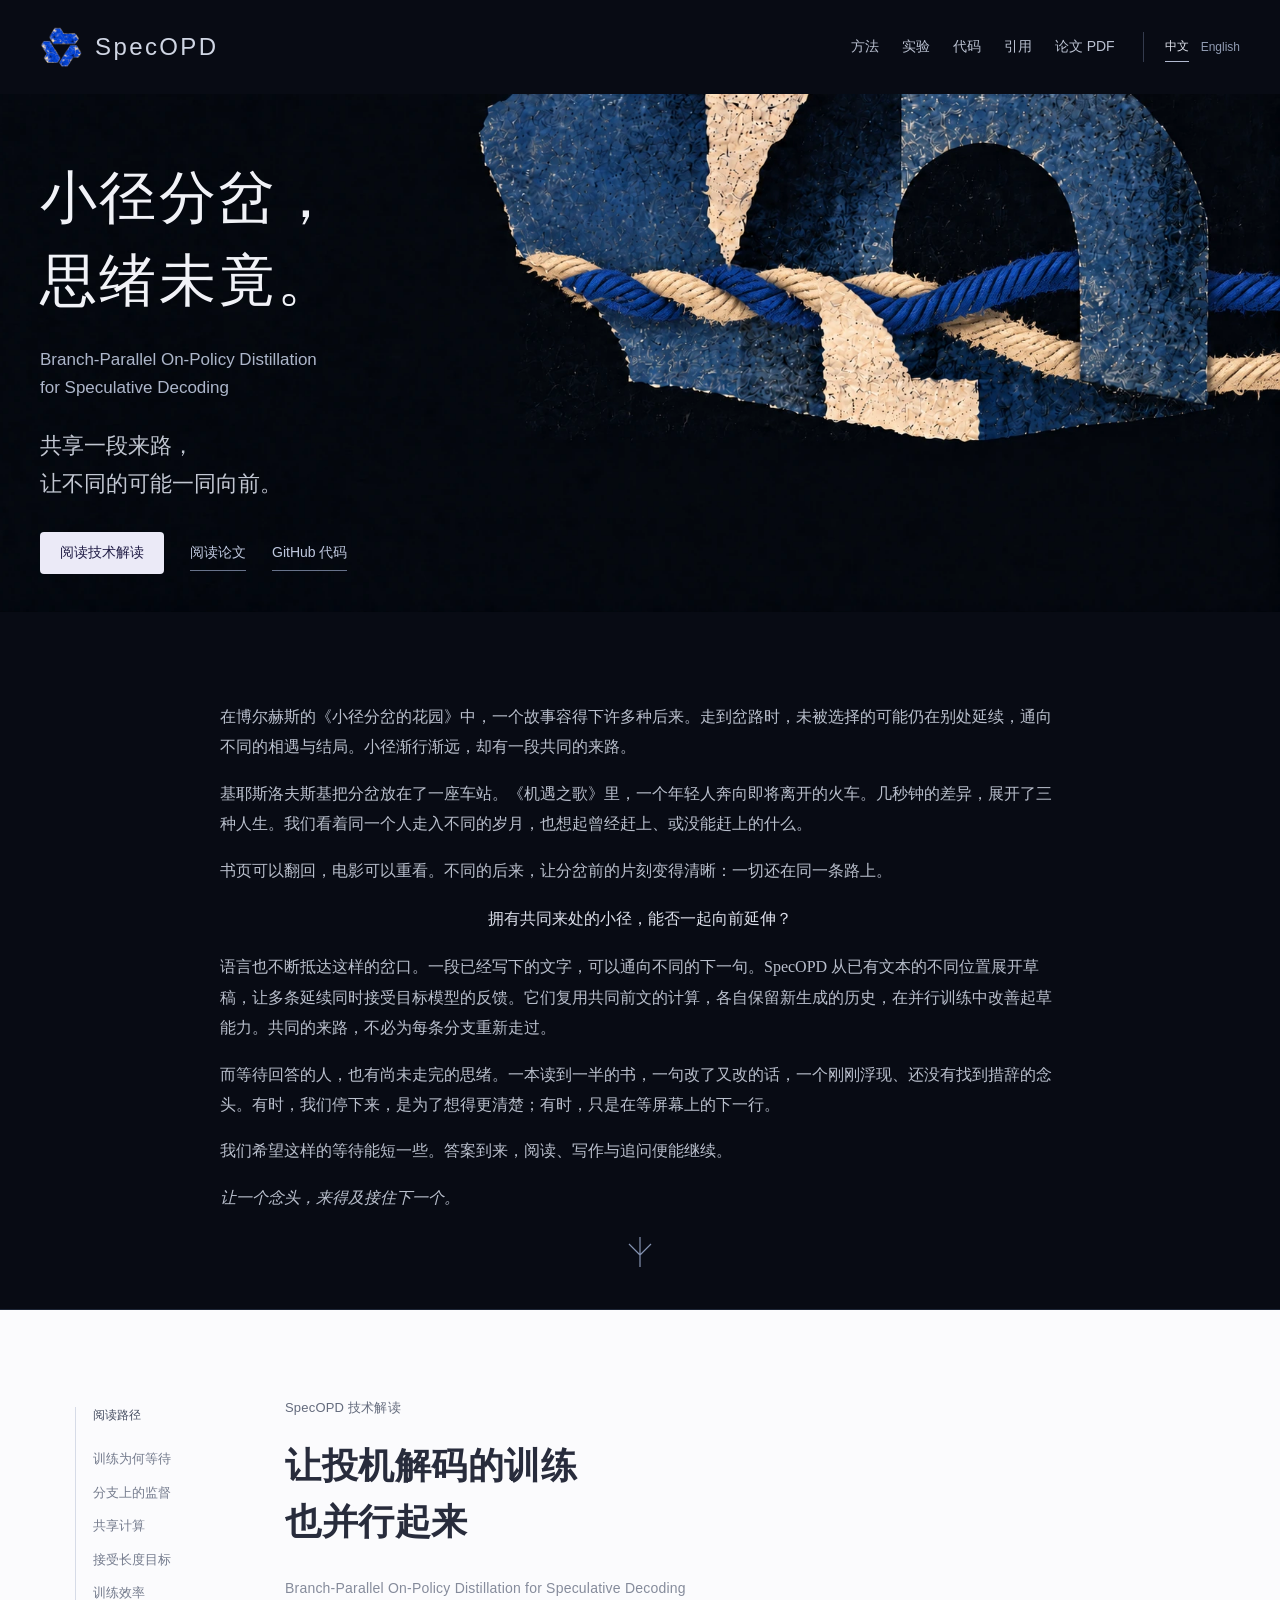
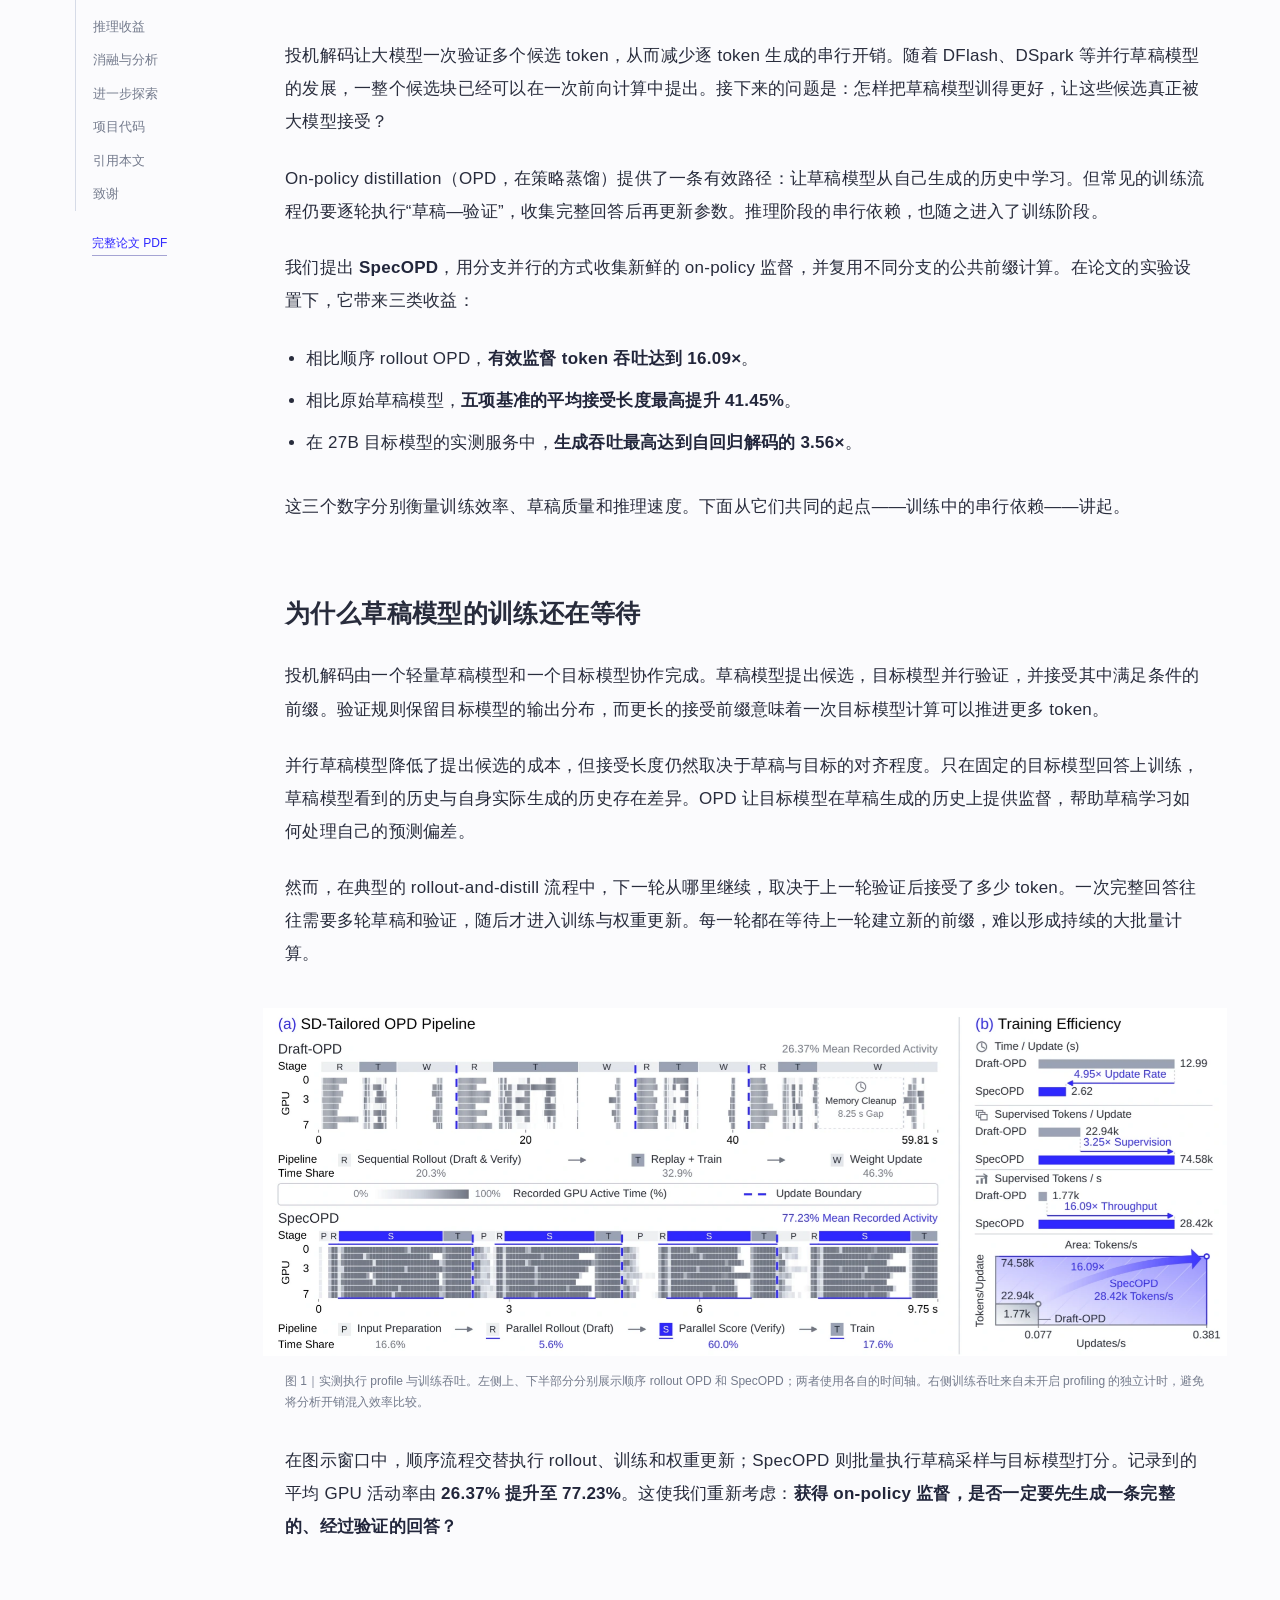
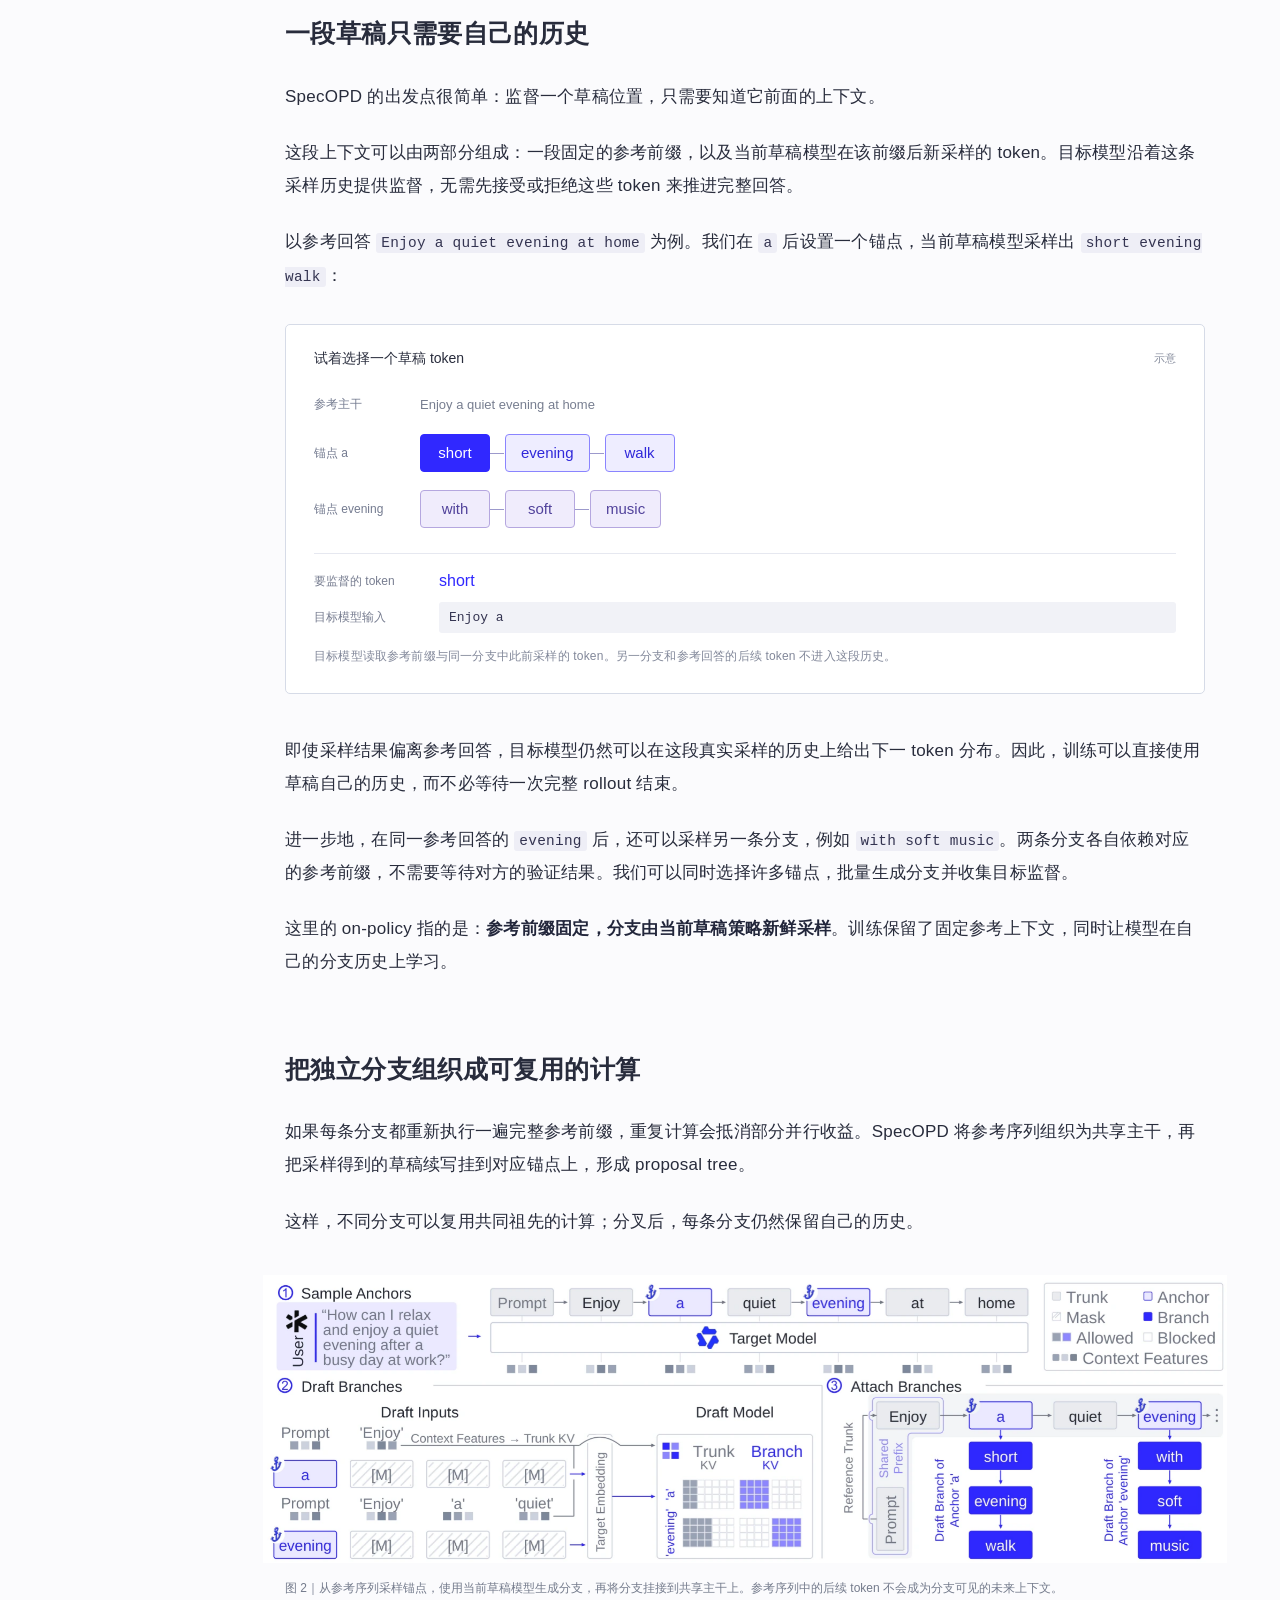
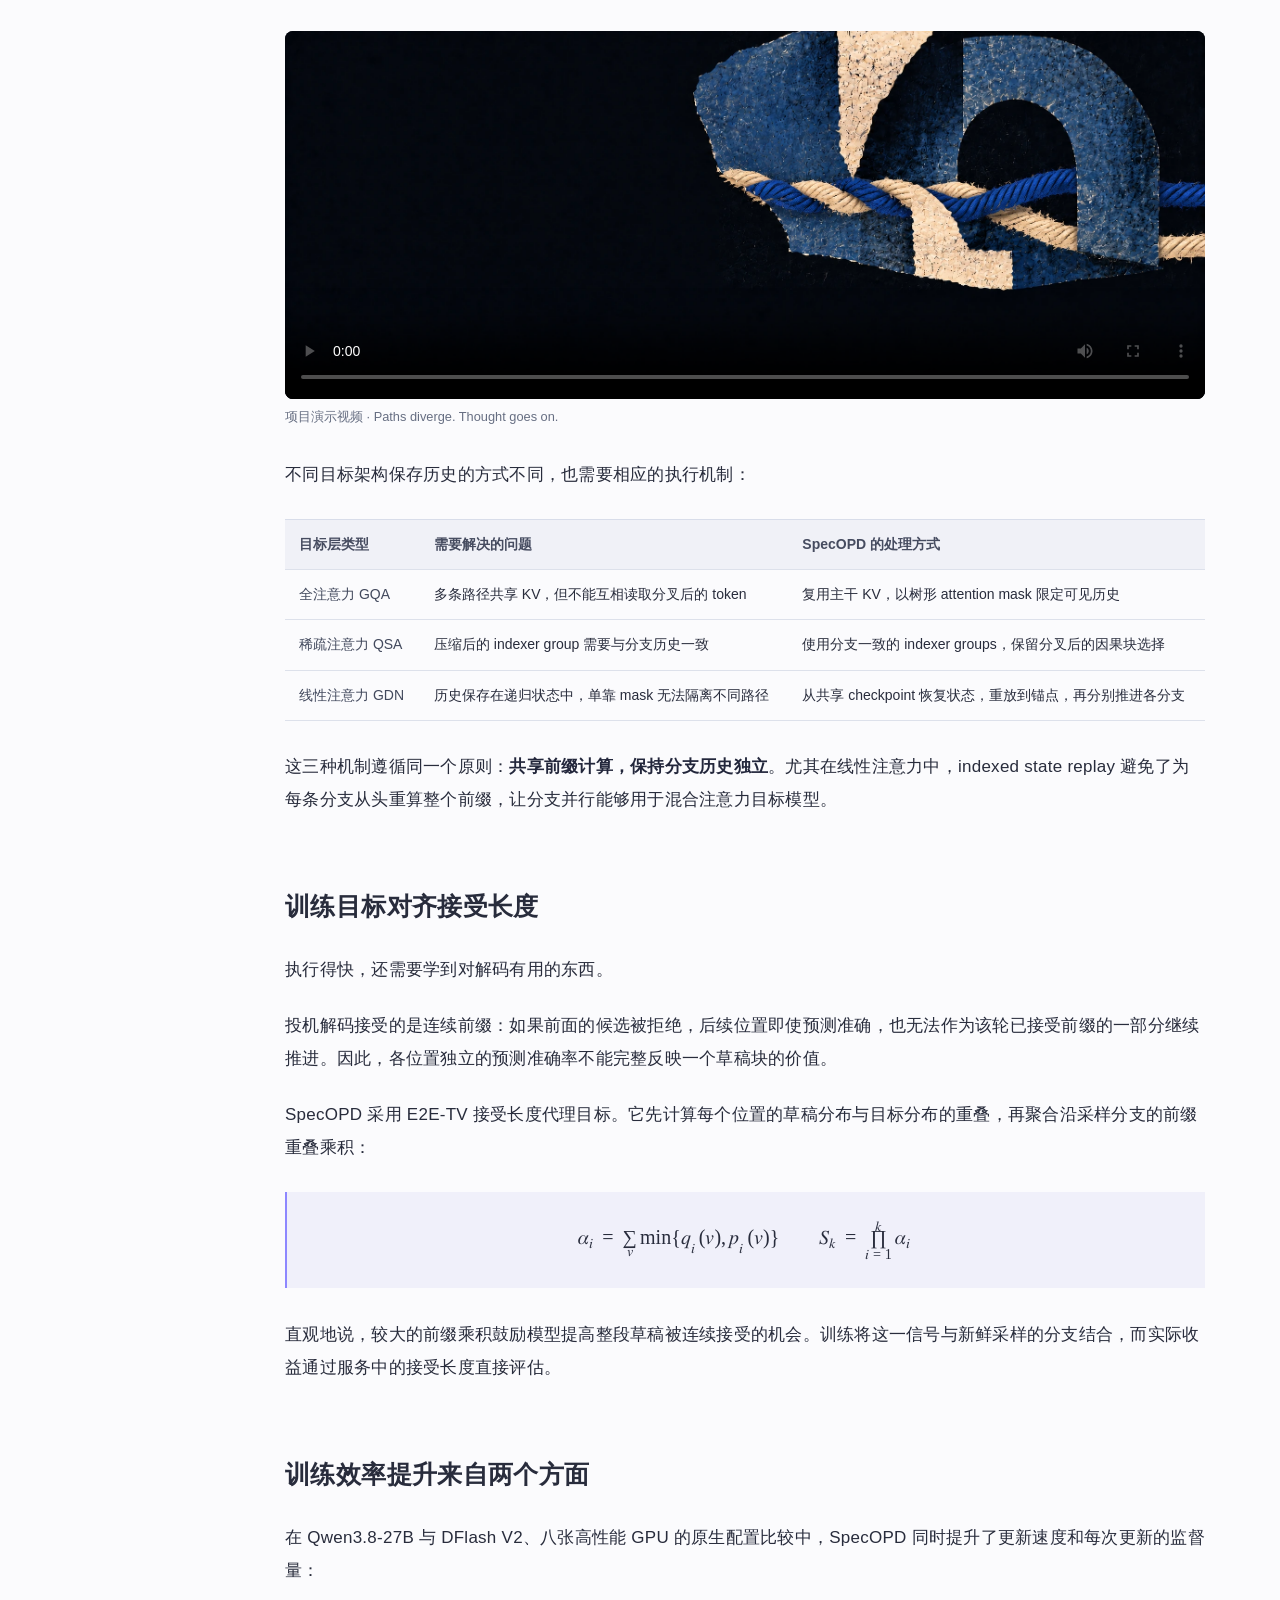
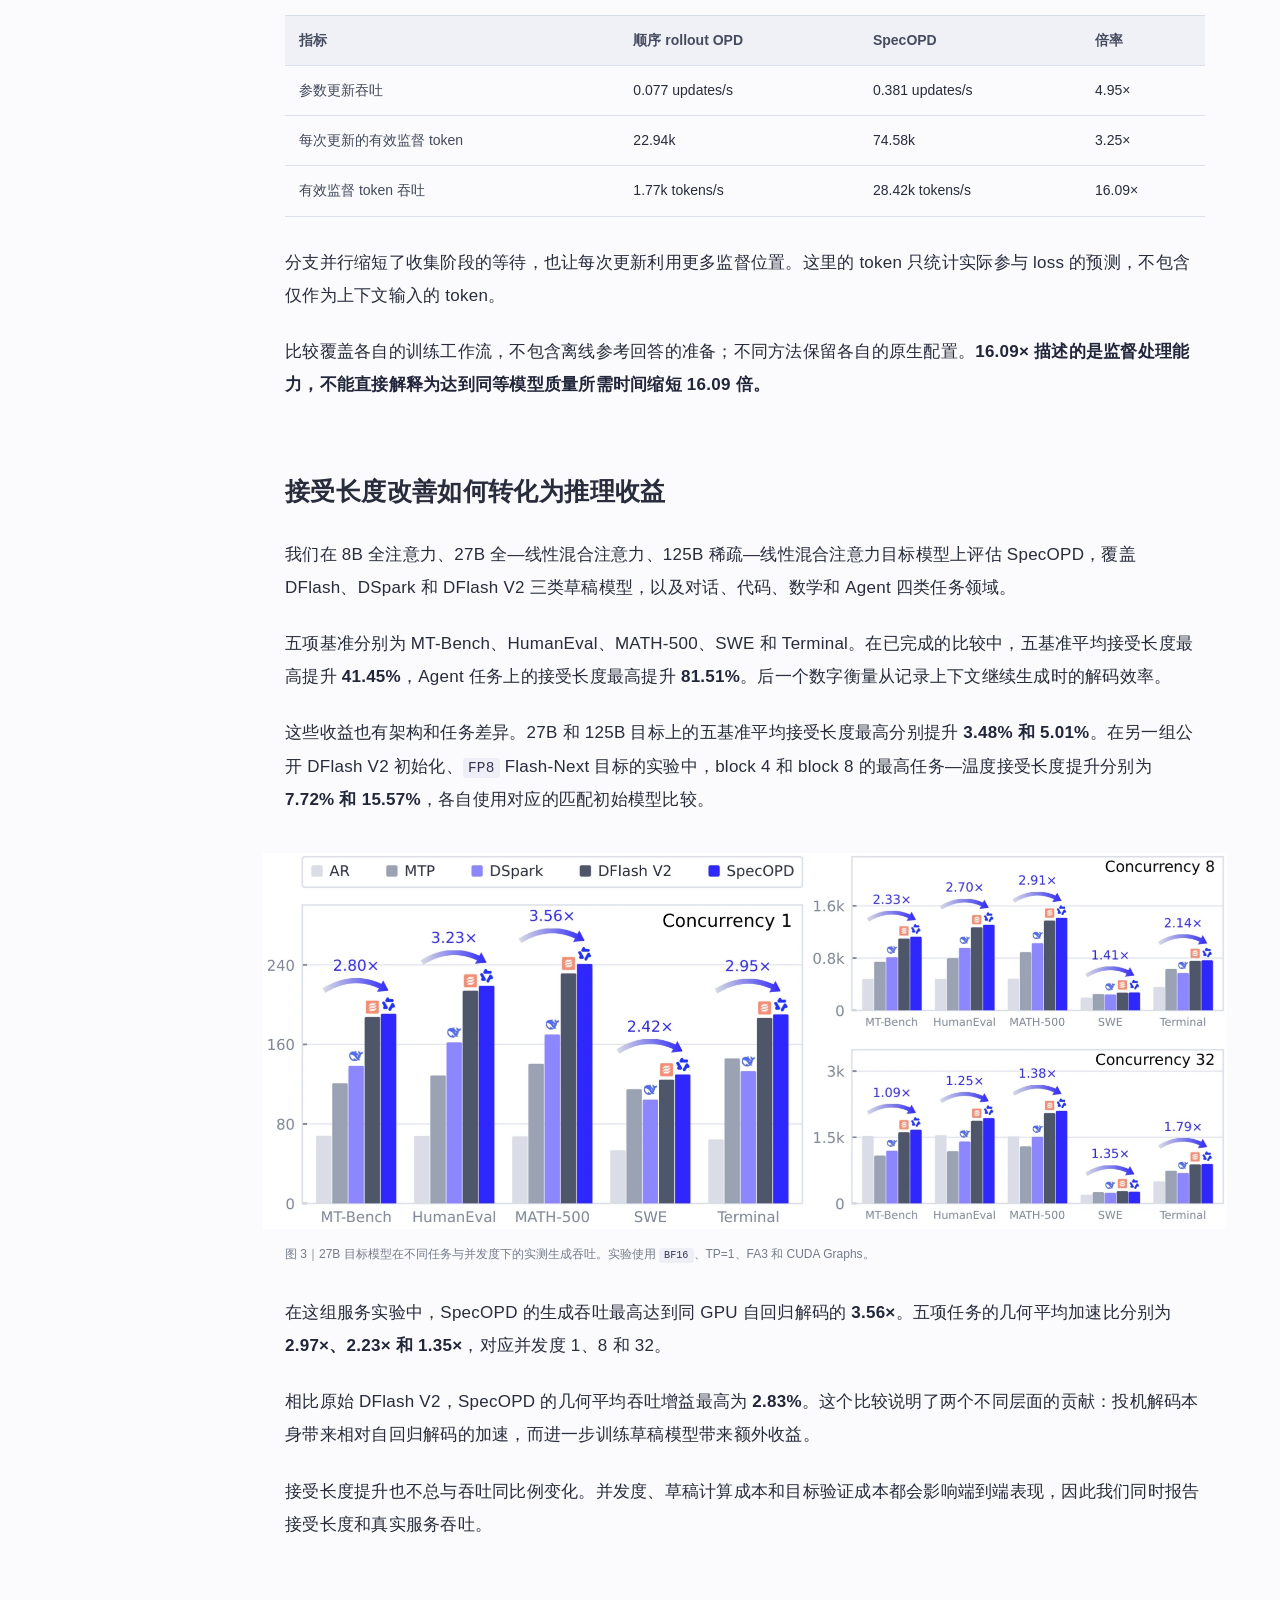
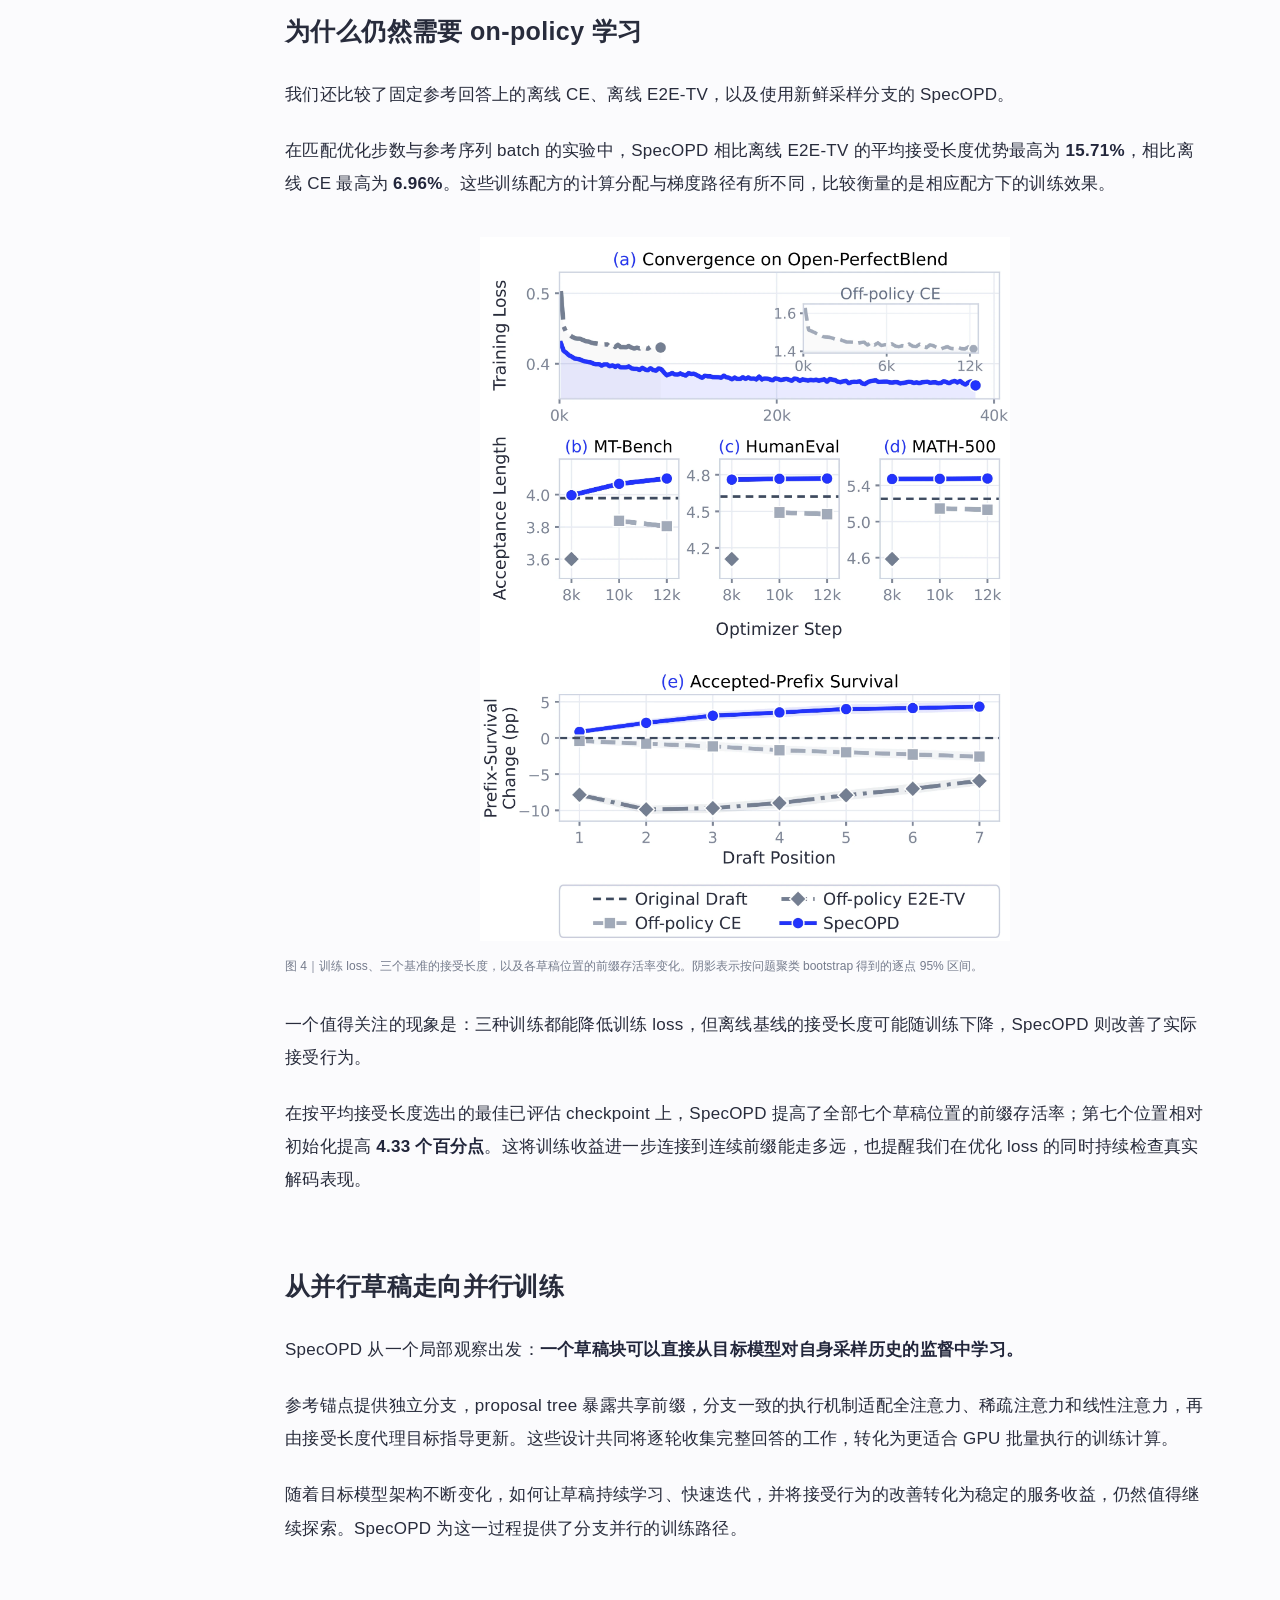
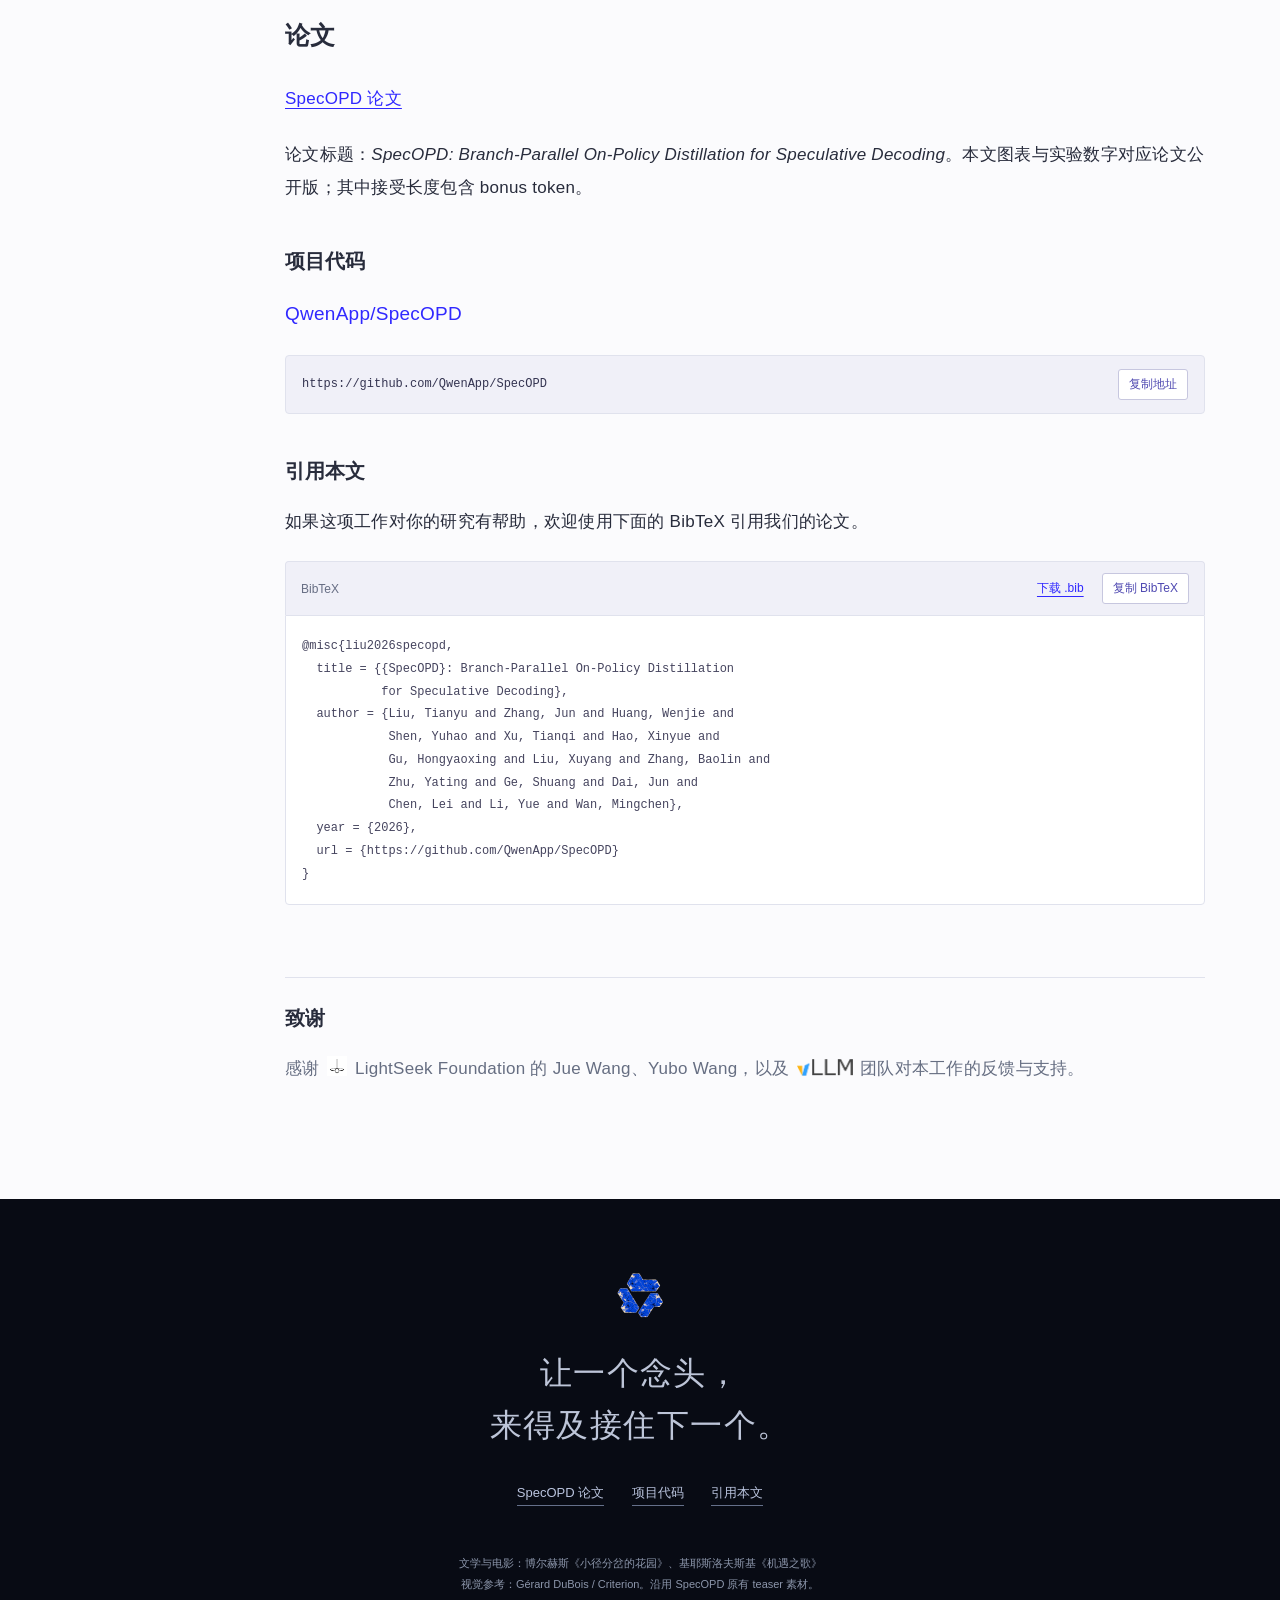
==== commit 605c327b: "docs: complete prologue, acknowledgments and paper" ====
--- a/docs/index.html
+++ b/docs/index.html
@@ -34,15 +34,13 @@
   </section>
   <section class="prologue" aria-label="小径与分支">
     <div class="prologue-inner">
-      <p>在博尔赫斯的《小径分岔的花园》中，一个故事容得下许多种后来。小径渐行渐远，却有一段共同的来路。</p>
-      <p>语言也不断抵达这样的岔口。一段已经写下的文字，可以通向不同的下一句。SpecOPD 从已有文本的不同位置展开草稿，让多条延续同时接受目标模型的反馈。</p>
-      <p class="prologue-question">拥有共同来处的小径，能否一起向前延伸？</p>
+      <p>在博尔赫斯的《小径分岔的花园》中，一个故事容得下许多种后来。走到岔路时，未被选择的可能仍在别处延续，通向不同的相遇与结局。小径渐行渐远，却有一段共同的来路。</p><p>基耶斯洛夫斯基把分岔放在了一座车站。《机遇之歌》里，一个年轻人奔向即将离开的火车。几秒钟的差异，展开了三种人生。我们看着同一个人走入不同的岁月，也想起曾经赶上、或没能赶上的什么。</p><p>书页可以翻回，电影可以重看。不同的后来，让分岔前的片刻变得清晰：一切还在同一条路上。</p><p class="prologue-question">拥有共同来处的小径，能否一起向前延伸？</p><p>语言也不断抵达这样的岔口。一段已经写下的文字，可以通向不同的下一句。SpecOPD 从已有文本的不同位置展开草稿，让多条延续同时接受目标模型的反馈。它们复用共同前文的计算，各自保留新生成的历史，在并行训练中改善起草能力。共同的来路，不必为每条分支重新走过。</p><p>而等待回答的人，也有尚未走完的思绪。一本读到一半的书，一句改了又改的话，一个刚刚浮现、还没有找到措辞的念头。有时，我们停下来，是为了想得更清楚；有时，只是在等屏幕上的下一行。</p><p>我们希望这样的等待能短一些。答案到来，阅读、写作与追问便能继续。</p><p><em>让一个念头，来得及接住下一个。</em></p>
       <svg class="fork-mark" width="28" height="34" viewBox="0 0 28 34" fill="none" aria-hidden="true"><path d="M14 32V16M14 20L3 9M14 20L25 9M14 16V2" stroke="currentColor" stroke-width="1.2"/></svg>
     </div>
   </section>
   <div class="paper-body">
     <div class="article-layout">
-      <aside class="contents"><nav aria-label="文章目录"><p>阅读路径</p><a href="#bottleneck">训练为何等待</a><a href="#insight">分支上的监督</a><a href="#execution">共享计算</a><a href="#objective">接受长度目标</a><a href="#training">训练效率</a><a href="#inference">推理收益</a><a href="#ablation">消融与分析</a><a href="#outlook">进一步探索</a><a href="#code">项目代码</a><a href="#citation">引用本文</a></nav><a class="rail-paper" href="specopd-paper.pdf">完整论文 PDF</a></aside>
+      <aside class="contents"><nav aria-label="文章目录"><p>阅读路径</p><a href="#bottleneck">训练为何等待</a><a href="#insight">分支上的监督</a><a href="#execution">共享计算</a><a href="#objective">接受长度目标</a><a href="#training">训练效率</a><a href="#inference">推理收益</a><a href="#ablation">消融与分析</a><a href="#outlook">进一步探索</a><a href="#code">项目代码</a><a href="#citation">引用本文</a><a href="#acknowledgments">致谢</a></nav><a class="rail-paper" href="specopd-paper.pdf">完整论文 PDF</a></aside>
       <article><section id="overview" class="article-section"><header class="article-heading"><p class="article-context">SpecOPD 技术解读</p><h2>让投机解码的训练<br class="desktop-break">也并行起来</h2><p class="article-subtitle">Branch-Parallel On-Policy Distillation for Speculative Decoding</p></header><p>投机解码让大模型一次验证多个候选 token，从而减少逐 token 生成的串行开销。随着 DFlash、DSpark 等并行草稿模型的发展，一整个候选块已经可以在一次前向计算中提出。接下来的问题是：怎样把草稿模型训得更好，让这些候选真正被大模型接受？</p><p>On-policy distillation（OPD，在策略蒸馏）提供了一条有效路径：让草稿模型从自己生成的历史中学习。但常见的训练流程仍要逐轮执行“草稿—验证”，收集完整回答后再更新参数。推理阶段的串行依赖，也随之进入了训练阶段。</p><p>我们提出 <strong>SpecOPD</strong>，用分支并行的方式收集新鲜的 on-policy 监督，并复用不同分支的公共前缀计算。在论文的实验设置下，它带来三类收益：</p><ul><li>相比顺序 rollout OPD，<strong>有效监督 token 吞吐达到 16.09×</strong>。</li><li>相比原始草稿模型，<strong>五项基准的平均接受长度最高提升 41.45%</strong>。</li><li>在 27B 目标模型的实测服务中，<strong>生成吞吐最高达到自回归解码的 3.56×</strong>。</li></ul><p>这三个数字分别衡量训练效率、草稿质量和推理速度。下面从它们共同的起点——训练中的串行依赖——讲起。</p></section><section id="bottleneck" class="article-section"><h2>为什么草稿模型的训练还在等待</h2><p>投机解码由一个轻量草稿模型和一个目标模型协作完成。草稿模型提出候选，目标模型并行验证，并接受其中满足条件的前缀。验证规则保留目标模型的输出分布，而更长的接受前缀意味着一次目标模型计算可以推进更多 token。</p><p>并行草稿模型降低了提出候选的成本，但接受长度仍然取决于草稿与目标的对齐程度。只在固定的目标模型回答上训练，草稿模型看到的历史与自身实际生成的历史存在差异。OPD 让目标模型在草稿生成的历史上提供监督，帮助草稿学习如何处理自己的预测偏差。</p><p>然而，在典型的 rollout-and-distill 流程中，下一轮从哪里继续，取决于上一轮验证后接受了多少 token。一次完整回答往往需要多轮草稿和验证，随后才进入训练与权重更新。每一轮都在等待上一轮建立新的前缀，难以形成持续的大批量计算。</p><figure class="paper-figure profile"><button class="figure-open" data-image="profile.webp" aria-label="放大查看：顺序 rollout 与 SpecOPD 的执行 profile 和训练吞吐"><img src="profile.webp" alt="顺序 rollout 与 SpecOPD 的执行 profile 和训练吞吐" loading="lazy" width="1800" height="650"><span class="figure-affordance">放大查看</span></button></figure><p class="figure-caption">图 1｜实测执行 profile 与训练吞吐。左侧上、下半部分分别展示顺序 rollout OPD 和 SpecOPD；两者使用各自的时间轴。右侧训练吞吐来自未开启 profiling 的独立计时，避免将分析开销混入效率比较。</p><p>在图示窗口中，顺序流程交替执行 rollout、训练和权重更新；SpecOPD 则批量执行草稿采样与目标模型打分。记录到的平均 GPU 活动率由 <strong>26.37% 提升至 77.23%</strong>。这使我们重新考虑：<strong>获得 on-policy 监督，是否一定要先生成一条完整的、经过验证的回答？</strong></p></section><section id="insight" class="article-section"><h2>一段草稿只需要自己的历史</h2><p>SpecOPD 的出发点很简单：监督一个草稿位置，只需要知道它前面的上下文。</p><p>这段上下文可以由两部分组成：一段固定的参考前缀，以及当前草稿模型在该前缀后新采样的 token。目标模型沿着这条采样历史提供监督，无需先接受或拒绝这些 token 来推进完整回答。</p><p>以参考回答 <code>Enjoy a quiet evening at home</code> 为例。我们在 <code>a</code> 后设置一个锚点，当前草稿模型采样出 <code>short evening walk</code>：</p>
 <div class="branch-explorer" aria-label="分支历史交互示例">
   <div class="demo-heading"><span>试着选择一个草稿 token</span><span class="demo-status">示意</span></div>
@@ -59,7 +57,7 @@
     <p>目标模型读取参考前缀与同一分支中此前采样的 token。另一分支和参考回答的后续 token 不进入这段历史。</p>
   </div>
 </div>
-<p>即使采样结果偏离参考回答，目标模型仍然可以在这段真实采样的历史上给出下一 token 分布。因此，训练可以直接使用草稿自己的历史，而不必等待一次完整 rollout 结束。</p><p>进一步地，在同一参考回答的 <code>evening</code> 后，还可以采样另一条分支，例如 <code>with soft music</code>。两条分支各自依赖对应的参考前缀，不需要等待对方的验证结果。我们可以同时选择许多锚点，批量生成分支并收集目标监督。</p><p>这里的 on-policy 指的是：<strong>参考前缀固定，分支由当前草稿策略新鲜采样</strong>。训练保留了固定参考上下文，同时让模型在自己的分支历史上学习。</p></section><section id="execution" class="article-section"><h2>把独立分支组织成可复用的计算</h2><p>如果每条分支都重新执行一遍完整参考前缀，重复计算会抵消部分并行收益。SpecOPD 将参考序列组织为共享主干，再把采样得到的草稿续写挂到对应锚点上，形成 proposal tree。</p><p>这样，不同分支可以复用共同祖先的计算；分叉后，每条分支仍然保留自己的历史。</p><figure class="paper-figure method"><button class="figure-open" data-image="method.webp" aria-label="放大查看：参考锚点、草稿分支和共享 proposal tree"><img src="method.webp" alt="参考锚点、草稿分支和共享 proposal tree" loading="lazy" width="1800" height="538"><span class="figure-affordance">放大查看</span></button></figure><p class="figure-caption">图 2｜从参考序列采样锚点，使用当前草稿模型生成分支，再将分支挂接到共享主干上。参考序列中的后续 token 不会成为分支可见的未来上下文。</p><figure class="project-video"><video controls playsinline preload="metadata" poster="hero-artwork.webp" aria-label="项目演示视频"><source src="https://raw.githubusercontent.com/QwenApp/SpecOPD/main/assets/SpecOPD.mp4" type="video/mp4"></video><figcaption>项目演示视频 · Paths diverge. Thought goes on.</figcaption></figure><p>不同目标架构保存历史的方式不同，也需要相应的执行机制：</p><div class="table-scroll" tabindex="0"><table><thead><tr><th scope="col">目标层类型</th><th scope="col">需要解决的问题</th><th scope="col">SpecOPD 的处理方式</th></tr></thead><tbody><tr><td>全注意力 GQA</td><td>多条路径共享 KV，但不能互相读取分叉后的 token</td><td>复用主干 KV，以树形 attention mask 限定可见历史</td></tr><tr><td>稀疏注意力 QSA</td><td>压缩后的 indexer group 需要与分支历史一致</td><td>使用分支一致的 indexer groups，保留分叉后的因果块选择</td></tr><tr><td>线性注意力 GDN</td><td>历史保存在递归状态中，单靠 mask 无法隔离不同路径</td><td>从共享 checkpoint 恢复状态，重放到锚点，再分别推进各分支</td></tr></tbody></table></div><p>这三种机制遵循同一个原则：<strong>共享前缀计算，保持分支历史独立</strong>。尤其在线性注意力中，indexed state replay 避免了为每条分支从头重算整个前缀，让分支并行能够用于混合注意力目标模型。</p></section><section id="objective" class="article-section"><h2>训练目标对齐接受长度</h2><p>执行得快，还需要学到对解码有用的东西。</p><p>投机解码接受的是连续前缀：如果前面的候选被拒绝，后续位置即使预测准确，也无法作为该轮已接受前缀的一部分继续推进。因此，各位置独立的预测准确率不能完整反映一个草稿块的价值。</p><p>SpecOPD 采用 E2E-TV 接受长度代理目标。它先计算每个位置的草稿分布与目标分布的重叠，再聚合沿采样分支的前缀重叠乘积：</p><div class="equation" aria-label="每个位置的分布重叠 alpha i 等于对所有 token 的 draft 和 target 概率最小值求和，前缀存活代理 S k 是前 k 个 alpha 的乘积"><math display="block"><mrow><msub><mi>α</mi><mi>i</mi></msub><mo>=</mo><munder><mo>∑</mo><mi>v</mi></munder><mi>min</mi><mo>{</mo><msub><mi>q</mi><mi>i</mi></msub><mo>(</mo><mi>v</mi><mo>)</mo><mo>,</mo><msub><mi>p</mi><mi>i</mi></msub><mo>(</mo><mi>v</mi><mo>)</mo><mo>}</mo><mspace width="2em"/><msub><mi>S</mi><mi>k</mi></msub><mo>=</mo><munderover><mo>∏</mo><mrow><mi>i</mi><mo>=</mo><mn>1</mn></mrow><mi>k</mi></munderover><msub><mi>α</mi><mi>i</mi></msub></mrow></math></div><p>直观地说，较大的前缀乘积鼓励模型提高整段草稿被连续接受的机会。训练将这一信号与新鲜采样的分支结合，而实际收益通过服务中的接受长度直接评估。</p></section><section id="training" class="article-section"><h2>训练效率提升来自两个方面</h2><p>在 Qwen3.8-27B 与 DFlash V2、八张高性能 GPU 的原生配置比较中，SpecOPD 同时提升了更新速度和每次更新的监督量：</p><div class="table-scroll" tabindex="0"><table><thead><tr><th scope="col">指标</th><th scope="col">顺序 rollout OPD</th><th scope="col">SpecOPD</th><th scope="col">倍率</th></tr></thead><tbody><tr><td>参数更新吞吐</td><td>0.077 updates/s</td><td>0.381 updates/s</td><td>4.95×</td></tr><tr><td>每次更新的有效监督 token</td><td>22.94k</td><td>74.58k</td><td>3.25×</td></tr><tr><td>有效监督 token 吞吐</td><td>1.77k tokens/s</td><td>28.42k tokens/s</td><td>16.09×</td></tr></tbody></table></div><p>分支并行缩短了收集阶段的等待，也让每次更新利用更多监督位置。这里的 token 只统计实际参与 loss 的预测，不包含仅作为上下文输入的 token。</p><p>比较覆盖各自的训练工作流，不包含离线参考回答的准备；不同方法保留各自的原生配置。<strong>16.09× 描述的是监督处理能力，不能直接解释为达到同等模型质量所需时间缩短 16.09 倍。</strong></p></section><section id="inference" class="article-section"><h2>接受长度改善如何转化为推理收益</h2><p>我们在 8B 全注意力、27B 全—线性混合注意力、125B 稀疏—线性混合注意力目标模型上评估 SpecOPD，覆盖 DFlash、DSpark 和 DFlash V2 三类草稿模型，以及对话、代码、数学和 Agent 四类任务领域。</p><p>五项基准分别为 MT-Bench、HumanEval、MATH-500、SWE 和 Terminal。在已完成的比较中，五基准平均接受长度最高提升 <strong>41.45%</strong>，Agent 任务上的接受长度最高提升 <strong>81.51%</strong>。后一个数字衡量从记录上下文继续生成时的解码效率。</p><p>这些收益也有架构和任务差异。27B 和 125B 目标上的五基准平均接受长度最高分别提升 <strong>3.48% 和 5.01%</strong>。在另一组公开 DFlash V2 初始化、<code>FP8</code> Flash-Next 目标的实验中，block 4 和 block 8 的最高任务—温度接受长度提升分别为 <strong>7.72% 和 15.57%</strong>，各自使用对应的匹配初始模型比较。</p><figure class="paper-figure inference"><button class="figure-open" data-image="inference.webp" aria-label="放大查看：27B 目标模型在并发度 1、8 和 32 下的实测推理吞吐"><img src="inference.webp" alt="27B 目标模型在并发度 1、8 和 32 下的实测推理吞吐" loading="lazy" width="1800" height="703"><span class="figure-affordance">放大查看</span></button></figure><p class="figure-caption">图 3｜27B 目标模型在不同任务与并发度下的实测生成吞吐。实验使用 <code>BF16</code>、TP=1、FA3 和 CUDA Graphs。</p><p>在这组服务实验中，SpecOPD 的生成吞吐最高达到同 GPU 自回归解码的 <strong>3.56×</strong>。五项任务的几何平均加速比分别为 <strong>2.97×、2.23× 和 1.35×</strong>，对应并发度 1、8 和 32。</p><p>相比原始 DFlash V2，SpecOPD 的几何平均吞吐增益最高为 <strong>2.83%</strong>。这个比较说明了两个不同层面的贡献：投机解码本身带来相对自回归解码的加速，而进一步训练草稿模型带来额外收益。</p><p>接受长度提升也不总与吞吐同比例变化。并发度、草稿计算成本和目标验证成本都会影响端到端表现，因此我们同时报告接受长度和真实服务吞吐。</p></section><section id="ablation" class="article-section"><h2>为什么仍然需要 on-policy 学习</h2><p>我们还比较了固定参考回答上的离线 CE、离线 E2E-TV，以及使用新鲜采样分支的 SpecOPD。</p><p>在匹配优化步数与参考序列 batch 的实验中，SpecOPD 相比离线 E2E-TV 的平均接受长度优势最高为 <strong>15.71%</strong>，相比离线 CE 最高为 <strong>6.96%</strong>。这些训练配方的计算分配与梯度路径有所不同，比较衡量的是相应配方下的训练效果。</p><figure class="paper-figure ablation"><button class="figure-open" data-image="ablation.webp" aria-label="放大查看：训练 loss、接受长度及前缀存活率的消融比较"><img src="ablation.webp" alt="训练 loss、接受长度及前缀存活率的消融比较" loading="lazy" width="1800" height="2391"><span class="figure-affordance">放大查看</span></button></figure><p class="figure-caption">图 4｜训练 loss、三个基准的接受长度，以及各草稿位置的前缀存活率变化。阴影表示按问题聚类 bootstrap 得到的逐点 95% 区间。</p><p>一个值得关注的现象是：三种训练都能降低训练 loss，但离线基线的接受长度可能随训练下降，SpecOPD 则改善了实际接受行为。</p><p>在按平均接受长度选出的最佳已评估 checkpoint 上，SpecOPD 提高了全部七个草稿位置的前缀存活率；第七个位置相对初始化提高 <strong>4.33 个百分点</strong>。这将训练收益进一步连接到连续前缀能走多远，也提醒我们在优化 loss 的同时持续检查真实解码表现。</p></section><section id="outlook" class="article-section"><h2>从并行草稿走向并行训练</h2><p>SpecOPD 从一个局部观察出发：<strong>一个草稿块可以直接从目标模型对自身采样历史的监督中学习。</strong></p><p>参考锚点提供独立分支，proposal tree 暴露共享前缀，分支一致的执行机制适配全注意力、稀疏注意力和线性注意力，再由接受长度代理目标指导更新。这些设计共同将逐轮收集完整回答的工作，转化为更适合 GPU 批量执行的训练计算。</p><p>随着目标模型架构不断变化，如何让草稿持续学习、快速迭代，并将接受行为的改善转化为稳定的服务收益，仍然值得继续探索。SpecOPD 为这一过程提供了分支并行的训练路径。</p></section><section id="paper" class="article-section"><h2>论文</h2><p><a href="specopd-paper.pdf">SpecOPD 论文</a></p><p>论文标题：<em>SpecOPD: Branch-Parallel On-Policy Distillation for Speculative Decoding</em>。本文图表与实验数字对应论文公开版；其中接受长度包含 bonus token。</p>
+<p>即使采样结果偏离参考回答，目标模型仍然可以在这段真实采样的历史上给出下一 token 分布。因此，训练可以直接使用草稿自己的历史，而不必等待一次完整 rollout 结束。</p><p>进一步地，在同一参考回答的 <code>evening</code> 后，还可以采样另一条分支，例如 <code>with soft music</code>。两条分支各自依赖对应的参考前缀，不需要等待对方的验证结果。我们可以同时选择许多锚点，批量生成分支并收集目标监督。</p><p>这里的 on-policy 指的是：<strong>参考前缀固定，分支由当前草稿策略新鲜采样</strong>。训练保留了固定参考上下文，同时让模型在自己的分支历史上学习。</p></section><section id="execution" class="article-section"><h2>把独立分支组织成可复用的计算</h2><p>如果每条分支都重新执行一遍完整参考前缀，重复计算会抵消部分并行收益。SpecOPD 将参考序列组织为共享主干，再把采样得到的草稿续写挂到对应锚点上，形成 proposal tree。</p><p>这样，不同分支可以复用共同祖先的计算；分叉后，每条分支仍然保留自己的历史。</p><figure class="paper-figure method"><button class="figure-open" data-image="method.webp" aria-label="放大查看：参考锚点、草稿分支和共享 proposal tree"><img src="method.webp" alt="参考锚点、草稿分支和共享 proposal tree" loading="lazy" width="1800" height="538"><span class="figure-affordance">放大查看</span></button></figure><p class="figure-caption">图 2｜从参考序列采样锚点，使用当前草稿模型生成分支，再将分支挂接到共享主干上。参考序列中的后续 token 不会成为分支可见的未来上下文。</p><figure class="project-video"><video controls playsinline preload="metadata" poster="hero-artwork.webp" aria-label="项目演示视频"><source src="https://raw.githubusercontent.com/QwenApp/SpecOPD/main/SpecOPD.mp4" type="video/mp4"></video><figcaption>项目演示视频 · Paths diverge. Thought goes on.</figcaption></figure><p>不同目标架构保存历史的方式不同，也需要相应的执行机制：</p><div class="table-scroll" tabindex="0"><table><thead><tr><th scope="col">目标层类型</th><th scope="col">需要解决的问题</th><th scope="col">SpecOPD 的处理方式</th></tr></thead><tbody><tr><td>全注意力 GQA</td><td>多条路径共享 KV，但不能互相读取分叉后的 token</td><td>复用主干 KV，以树形 attention mask 限定可见历史</td></tr><tr><td>稀疏注意力 QSA</td><td>压缩后的 indexer group 需要与分支历史一致</td><td>使用分支一致的 indexer groups，保留分叉后的因果块选择</td></tr><tr><td>线性注意力 GDN</td><td>历史保存在递归状态中，单靠 mask 无法隔离不同路径</td><td>从共享 checkpoint 恢复状态，重放到锚点，再分别推进各分支</td></tr></tbody></table></div><p>这三种机制遵循同一个原则：<strong>共享前缀计算，保持分支历史独立</strong>。尤其在线性注意力中，indexed state replay 避免了为每条分支从头重算整个前缀，让分支并行能够用于混合注意力目标模型。</p></section><section id="objective" class="article-section"><h2>训练目标对齐接受长度</h2><p>执行得快，还需要学到对解码有用的东西。</p><p>投机解码接受的是连续前缀：如果前面的候选被拒绝，后续位置即使预测准确，也无法作为该轮已接受前缀的一部分继续推进。因此，各位置独立的预测准确率不能完整反映一个草稿块的价值。</p><p>SpecOPD 采用 E2E-TV 接受长度代理目标。它先计算每个位置的草稿分布与目标分布的重叠，再聚合沿采样分支的前缀重叠乘积：</p><div class="equation" aria-label="每个位置的分布重叠 alpha i 等于对所有 token 的 draft 和 target 概率最小值求和，前缀存活代理 S k 是前 k 个 alpha 的乘积"><math display="block"><mrow><msub><mi>α</mi><mi>i</mi></msub><mo>=</mo><munder><mo>∑</mo><mi>v</mi></munder><mi>min</mi><mo>{</mo><msub><mi>q</mi><mi>i</mi></msub><mo>(</mo><mi>v</mi><mo>)</mo><mo>,</mo><msub><mi>p</mi><mi>i</mi></msub><mo>(</mo><mi>v</mi><mo>)</mo><mo>}</mo><mspace width="2em"/><msub><mi>S</mi><mi>k</mi></msub><mo>=</mo><munderover><mo>∏</mo><mrow><mi>i</mi><mo>=</mo><mn>1</mn></mrow><mi>k</mi></munderover><msub><mi>α</mi><mi>i</mi></msub></mrow></math></div><p>直观地说，较大的前缀乘积鼓励模型提高整段草稿被连续接受的机会。训练将这一信号与新鲜采样的分支结合，而实际收益通过服务中的接受长度直接评估。</p></section><section id="training" class="article-section"><h2>训练效率提升来自两个方面</h2><p>在 Qwen3.8-27B 与 DFlash V2、八张高性能 GPU 的原生配置比较中，SpecOPD 同时提升了更新速度和每次更新的监督量：</p><div class="table-scroll" tabindex="0"><table><thead><tr><th scope="col">指标</th><th scope="col">顺序 rollout OPD</th><th scope="col">SpecOPD</th><th scope="col">倍率</th></tr></thead><tbody><tr><td>参数更新吞吐</td><td>0.077 updates/s</td><td>0.381 updates/s</td><td>4.95×</td></tr><tr><td>每次更新的有效监督 token</td><td>22.94k</td><td>74.58k</td><td>3.25×</td></tr><tr><td>有效监督 token 吞吐</td><td>1.77k tokens/s</td><td>28.42k tokens/s</td><td>16.09×</td></tr></tbody></table></div><p>分支并行缩短了收集阶段的等待，也让每次更新利用更多监督位置。这里的 token 只统计实际参与 loss 的预测，不包含仅作为上下文输入的 token。</p><p>比较覆盖各自的训练工作流，不包含离线参考回答的准备；不同方法保留各自的原生配置。<strong>16.09× 描述的是监督处理能力，不能直接解释为达到同等模型质量所需时间缩短 16.09 倍。</strong></p></section><section id="inference" class="article-section"><h2>接受长度改善如何转化为推理收益</h2><p>我们在 8B 全注意力、27B 全—线性混合注意力、125B 稀疏—线性混合注意力目标模型上评估 SpecOPD，覆盖 DFlash、DSpark 和 DFlash V2 三类草稿模型，以及对话、代码、数学和 Agent 四类任务领域。</p><p>五项基准分别为 MT-Bench、HumanEval、MATH-500、SWE 和 Terminal。在已完成的比较中，五基准平均接受长度最高提升 <strong>41.45%</strong>，Agent 任务上的接受长度最高提升 <strong>81.51%</strong>。后一个数字衡量从记录上下文继续生成时的解码效率。</p><p>这些收益也有架构和任务差异。27B 和 125B 目标上的五基准平均接受长度最高分别提升 <strong>3.48% 和 5.01%</strong>。在另一组公开 DFlash V2 初始化、<code>FP8</code> Flash-Next 目标的实验中，block 4 和 block 8 的最高任务—温度接受长度提升分别为 <strong>7.72% 和 15.57%</strong>，各自使用对应的匹配初始模型比较。</p><figure class="paper-figure inference"><button class="figure-open" data-image="inference.webp" aria-label="放大查看：27B 目标模型在并发度 1、8 和 32 下的实测推理吞吐"><img src="inference.webp" alt="27B 目标模型在并发度 1、8 和 32 下的实测推理吞吐" loading="lazy" width="1800" height="703"><span class="figure-affordance">放大查看</span></button></figure><p class="figure-caption">图 3｜27B 目标模型在不同任务与并发度下的实测生成吞吐。实验使用 <code>BF16</code>、TP=1、FA3 和 CUDA Graphs。</p><p>在这组服务实验中，SpecOPD 的生成吞吐最高达到同 GPU 自回归解码的 <strong>3.56×</strong>。五项任务的几何平均加速比分别为 <strong>2.97×、2.23× 和 1.35×</strong>，对应并发度 1、8 和 32。</p><p>相比原始 DFlash V2，SpecOPD 的几何平均吞吐增益最高为 <strong>2.83%</strong>。这个比较说明了两个不同层面的贡献：投机解码本身带来相对自回归解码的加速，而进一步训练草稿模型带来额外收益。</p><p>接受长度提升也不总与吞吐同比例变化。并发度、草稿计算成本和目标验证成本都会影响端到端表现，因此我们同时报告接受长度和真实服务吞吐。</p></section><section id="ablation" class="article-section"><h2>为什么仍然需要 on-policy 学习</h2><p>我们还比较了固定参考回答上的离线 CE、离线 E2E-TV，以及使用新鲜采样分支的 SpecOPD。</p><p>在匹配优化步数与参考序列 batch 的实验中，SpecOPD 相比离线 E2E-TV 的平均接受长度优势最高为 <strong>15.71%</strong>，相比离线 CE 最高为 <strong>6.96%</strong>。这些训练配方的计算分配与梯度路径有所不同，比较衡量的是相应配方下的训练效果。</p><figure class="paper-figure ablation"><button class="figure-open" data-image="ablation.webp" aria-label="放大查看：训练 loss、接受长度及前缀存活率的消融比较"><img src="ablation.webp" alt="训练 loss、接受长度及前缀存活率的消融比较" loading="lazy" width="1800" height="2391"><span class="figure-affordance">放大查看</span></button></figure><p class="figure-caption">图 4｜训练 loss、三个基准的接受长度，以及各草稿位置的前缀存活率变化。阴影表示按问题聚类 bootstrap 得到的逐点 95% 区间。</p><p>一个值得关注的现象是：三种训练都能降低训练 loss，但离线基线的接受长度可能随训练下降，SpecOPD 则改善了实际接受行为。</p><p>在按平均接受长度选出的最佳已评估 checkpoint 上，SpecOPD 提高了全部七个草稿位置的前缀存活率；第七个位置相对初始化提高 <strong>4.33 个百分点</strong>。这将训练收益进一步连接到连续前缀能走多远，也提醒我们在优化 loss 的同时持续检查真实解码表现。</p></section><section id="outlook" class="article-section"><h2>从并行草稿走向并行训练</h2><p>SpecOPD 从一个局部观察出发：<strong>一个草稿块可以直接从目标模型对自身采样历史的监督中学习。</strong></p><p>参考锚点提供独立分支，proposal tree 暴露共享前缀，分支一致的执行机制适配全注意力、稀疏注意力和线性注意力，再由接受长度代理目标指导更新。这些设计共同将逐轮收集完整回答的工作，转化为更适合 GPU 批量执行的训练计算。</p><p>随着目标模型架构不断变化，如何让草稿持续学习、快速迭代，并将接受行为的改善转化为稳定的服务收益，仍然值得继续探索。SpecOPD 为这一过程提供了分支并行的训练路径。</p></section><section id="paper" class="article-section"><h2>论文</h2><p><a href="specopd-paper.pdf">SpecOPD 论文</a></p><p>论文标题：<em>SpecOPD: Branch-Parallel On-Policy Distillation for Speculative Decoding</em>。本文图表与实验数字对应论文公开版；其中接受长度包含 bonus token。</p>
 <div class="project-resources" id="code">
   <h3>项目代码</h3>
   <p><a class="repository-link" href="https://github.com/QwenApp/SpecOPD">QwenApp/SpecOPD</a></p>
@@ -83,7 +81,7 @@
 </code></pre>
   <span class="copy-status" role="status" aria-live="polite"></span>
 </div>
-</section></article>
+<div class="acknowledgments" id="acknowledgments"><h3>致谢</h3><p>感谢 <img class="ack-logo lightseek-logo" src="lightseek-logo.png" alt=""> LightSeek Foundation 的 Jue Wang、Yubo Wang，以及 <img class="ack-logo vllm-logo" src="vllm-wordmark.png" alt="vLLM"> 团队对本工作的反馈与支持。</p></div></section></article>
     </div>
   </div>
   <footer class="closing">
--- a/docs/styles.css
+++ b/docs/styles.css
@@ -21,3 +21,10 @@
 @media(max-width:540px){.site-header .header-nav a:first-child,.site-header .language-nav a:first-child{display:inline-block}.site-header .header-nav{gap:22px;justify-content:space-between}.site-header .header-nav a{font-size:11px;padding:3px 0}.site-header .language-nav{gap:11px}.site-header .language-nav a{font-size:11px}.site-header{padding-bottom:13px}.hero{min-height:740px}.hero-content{padding-top:300px}.repository-address{padding:11px;gap:10px;align-items:flex-start}.repository-address code{font-size:10px;line-height:1.7}.copy-button{font-size:10px;padding:5px 8px}.citation-toolbar{padding:10px 11px}.citation-toolbar>div{gap:12px}.citation-code{padding:13px 11px}.citation-code code{font-size:10px}.project-resources,.citation-section{margin-top:32px}.english .hero h1{font-size:35px;line-height:1.55}.english .hero-description{font-size:17px}.english .prologue p{font-size:16px;line-height:1.9}.english .prologue-question{font-size:16px!important}.english .article-heading h2{font-size:28px}.english .article-section h2{font-size:22px}.english .history-readout>div{grid-template-columns:94px minmax(0,1fr)}.english .row-label{font-size:10px}.english .closing-line{font-size:24px}.english .hero-subtitle{font-size:12px}}
 
 .project-video{margin:2rem 0}.project-video video{display:block;width:100%;border-radius:8px;background:#080b14}.project-video figcaption{font-size:.8rem;color:#666e82;margin-top:.6rem}
+
+/* Full literary prologue: quieter typography, complete text. */
+.prologue{padding:38px 28px 40px}.prologue-inner{max-width:840px}.prologue p,.english .prologue p{font-size:16px;line-height:1.9;margin:0 0 16px}.prologue-question{padding-top:2px;padding-bottom:2px}.prologue p:last-of-type{margin-bottom:0}.fork-mark{margin-top:22px}
+@media(max-width:800px){.prologue p,.english .prologue p{font-size:15px;line-height:1.9}}
+@media(max-width:540px){.prologue{padding:27px 25px 30px}.prologue p,.english .prologue p,.prologue .prologue-question,.english .prologue-question{font-size:14px!important;line-height:1.95;margin-bottom:15px}}
+
+.acknowledgments{margin-top:38px;padding-top:25px;border-top:1px solid #e0e2ed;scroll-margin-top:45px}.ack-logo{display:inline-block;height:1.05em;width:auto;vertical-align:-.12em;margin:0 .15em}.lightseek-logo{height:1.2em}.acknowledgments p{color:#666e82}
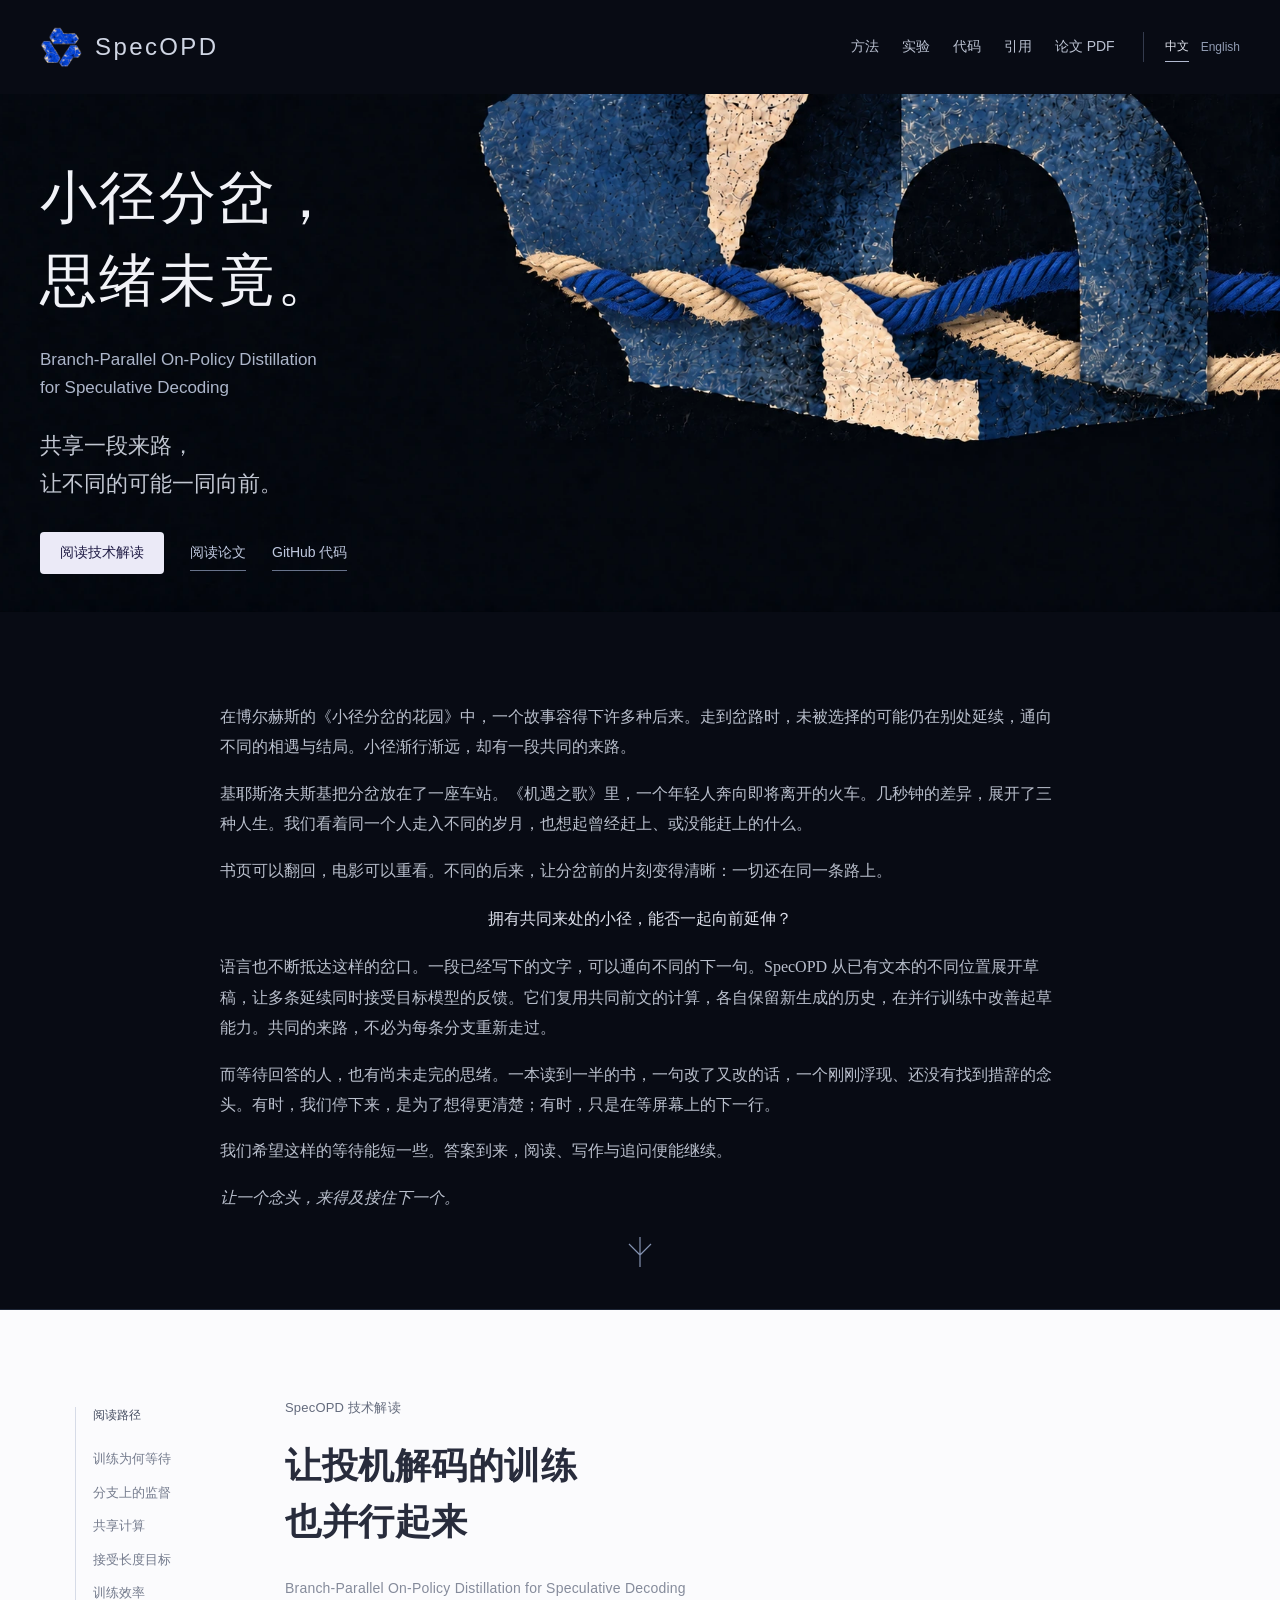
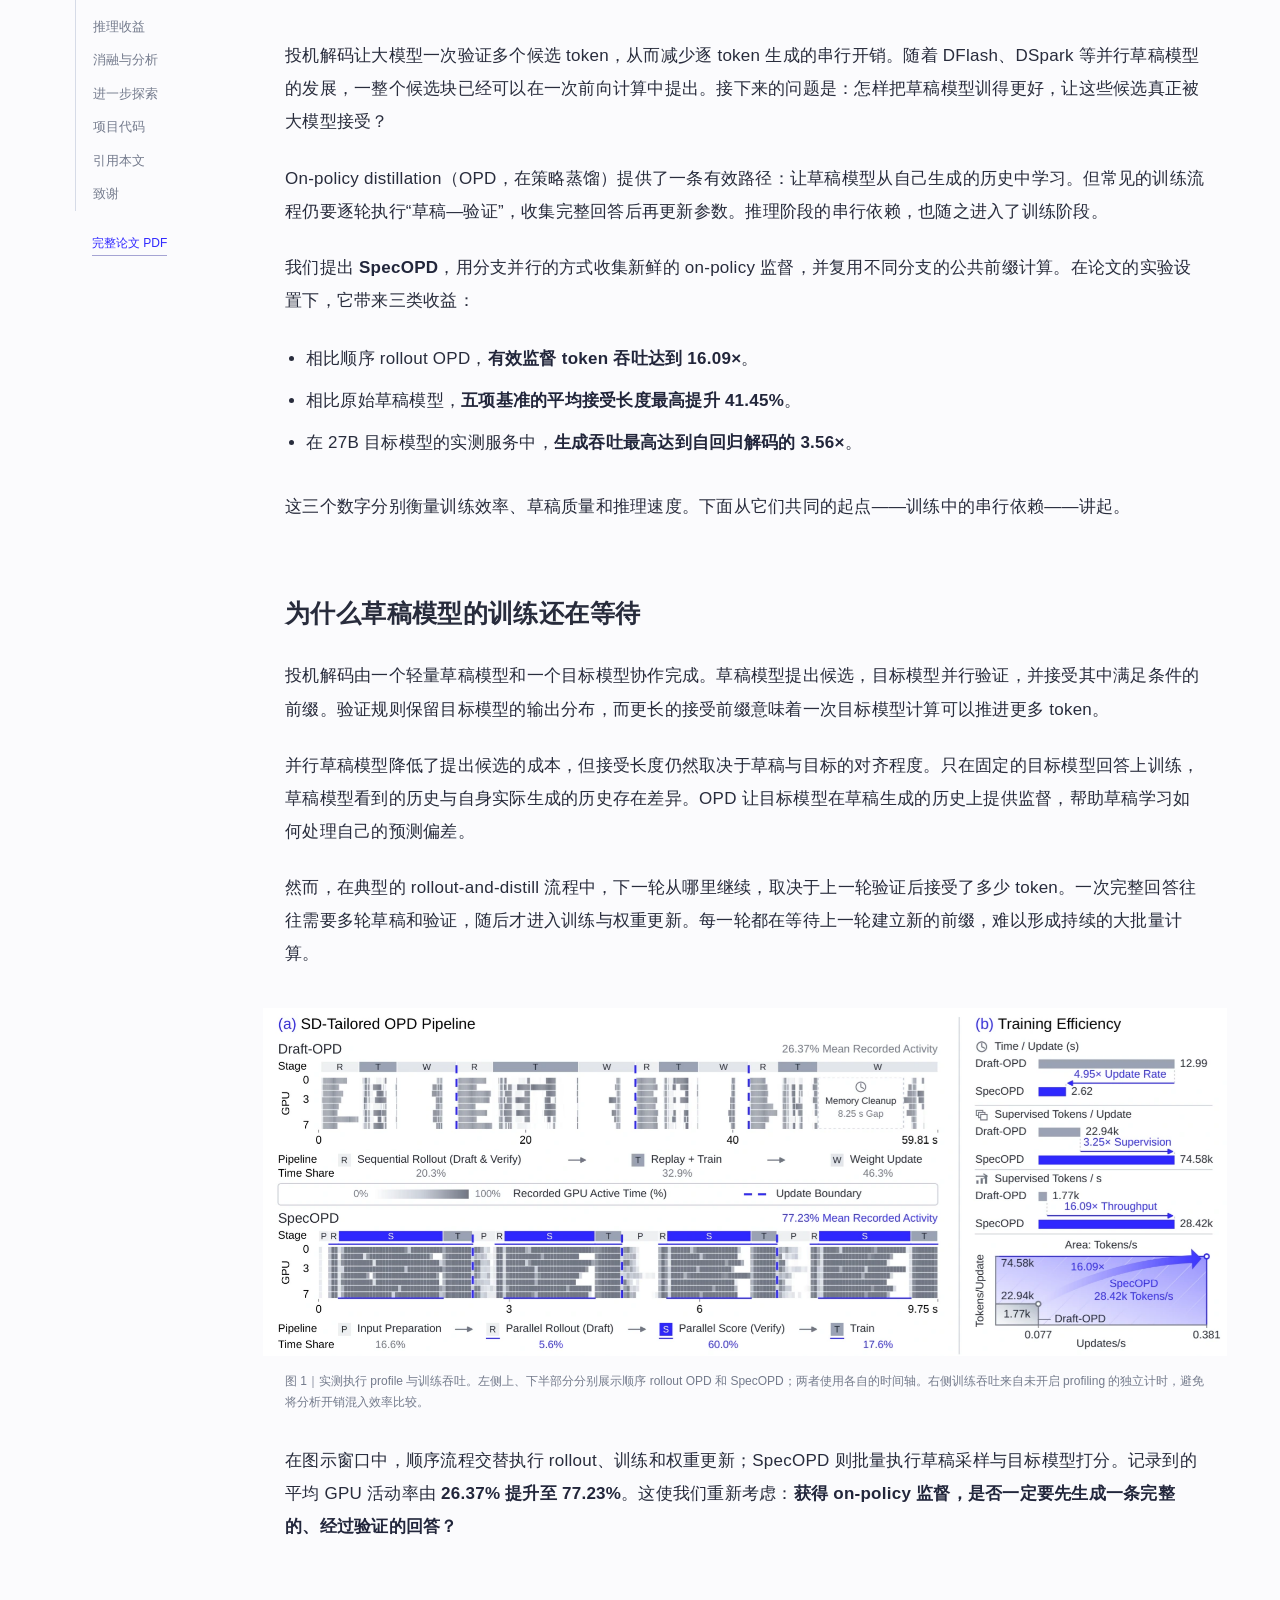
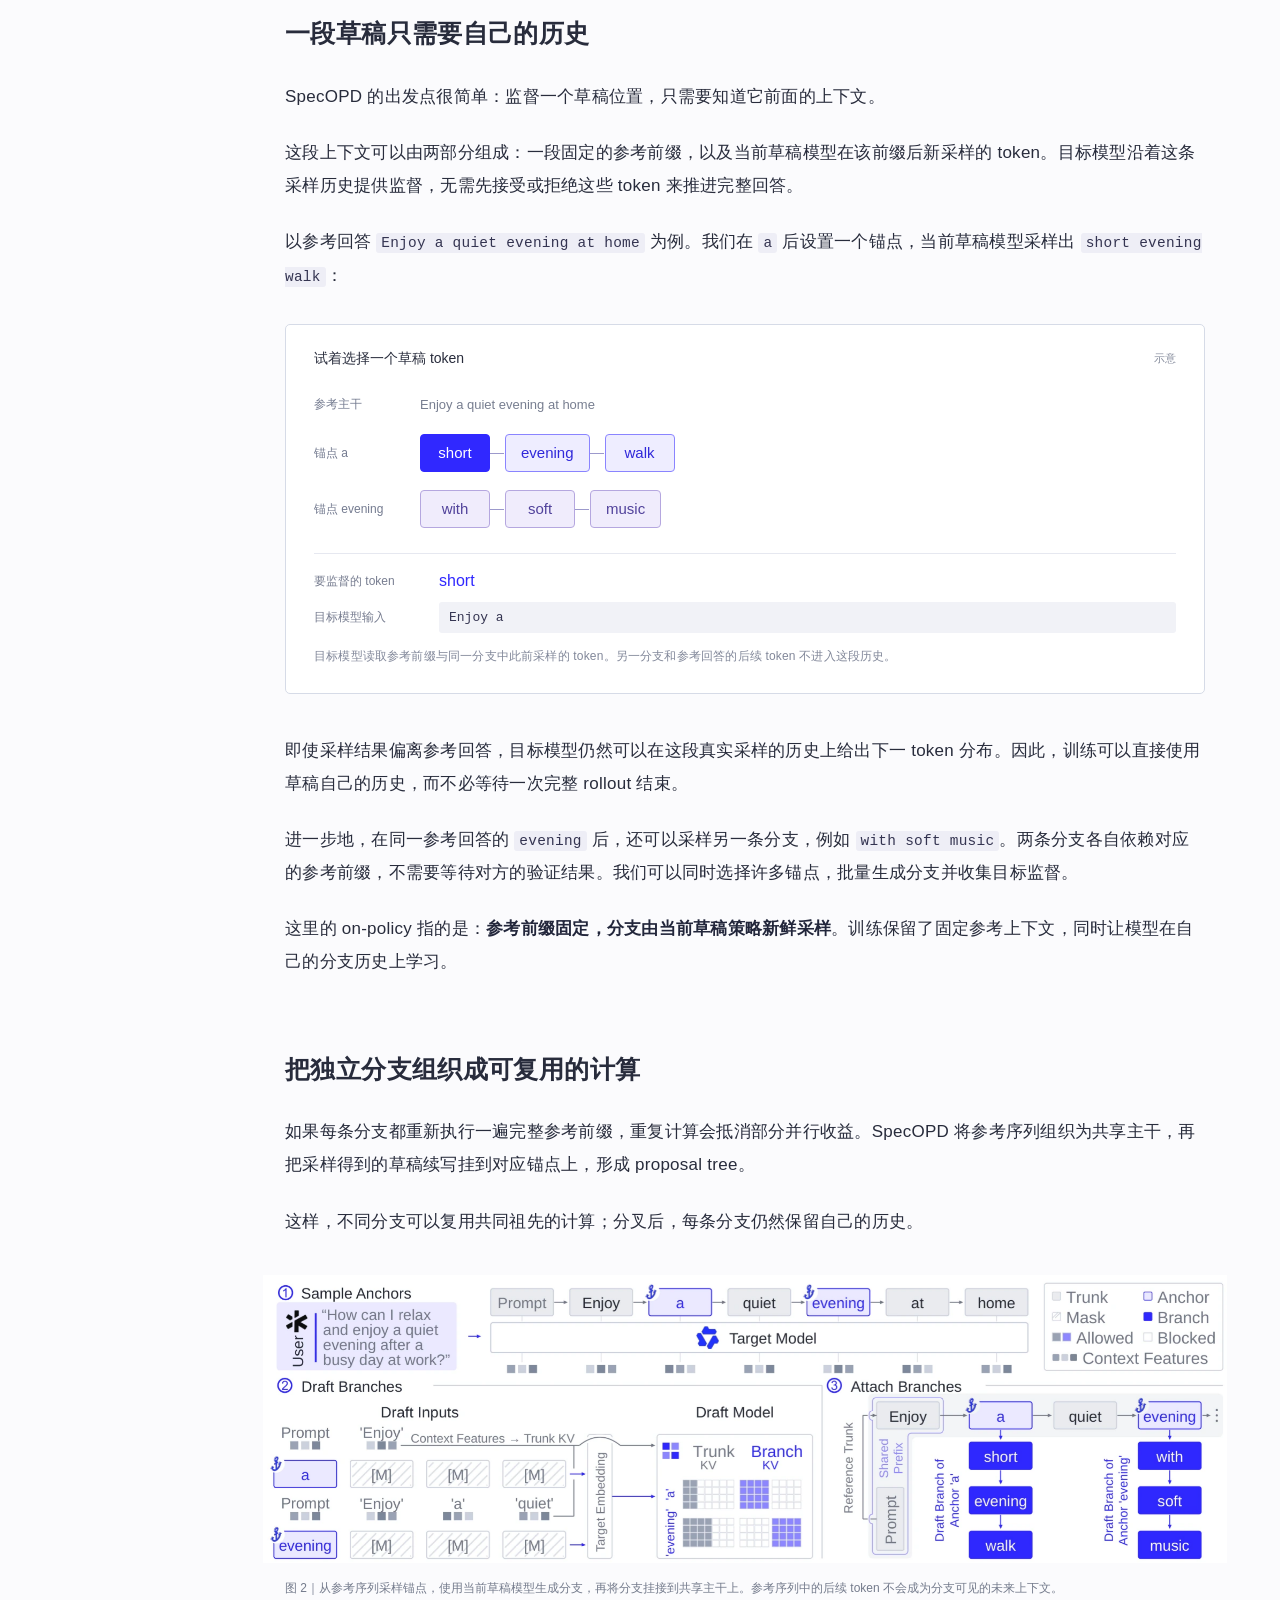
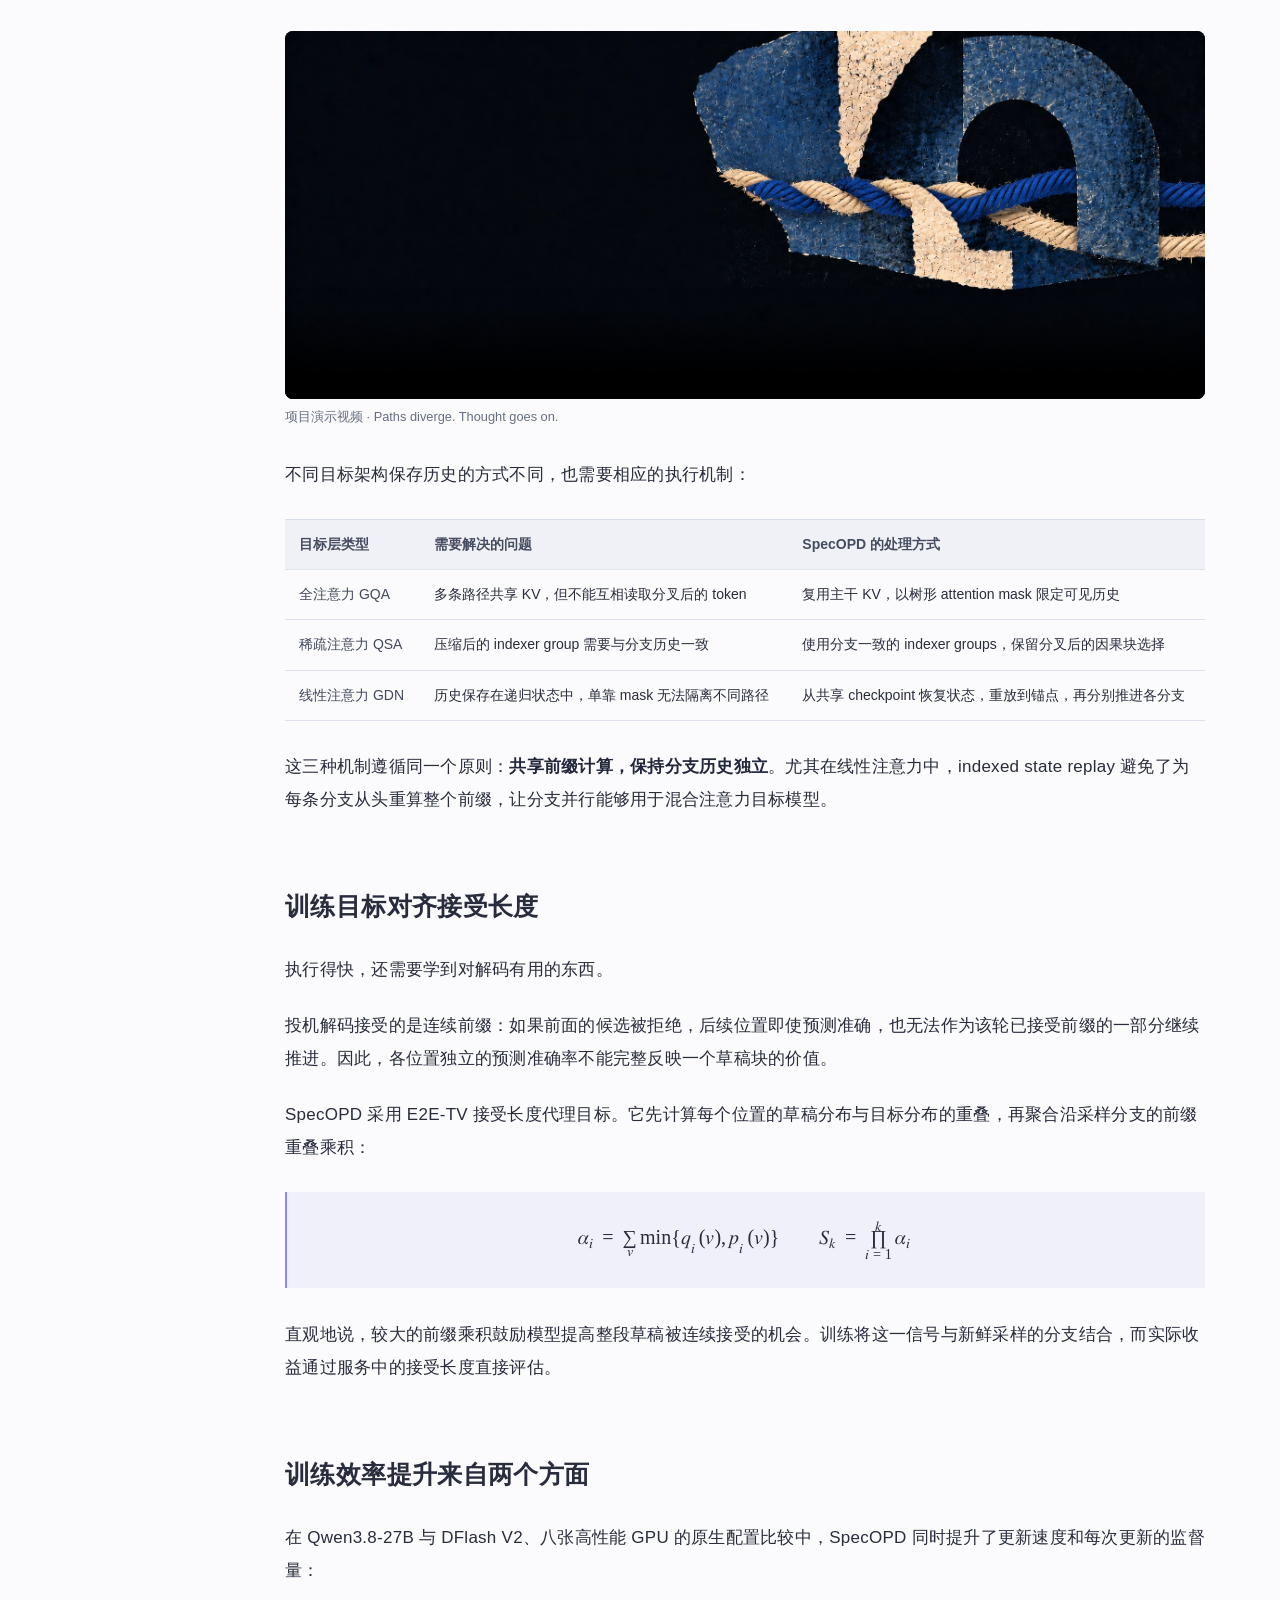
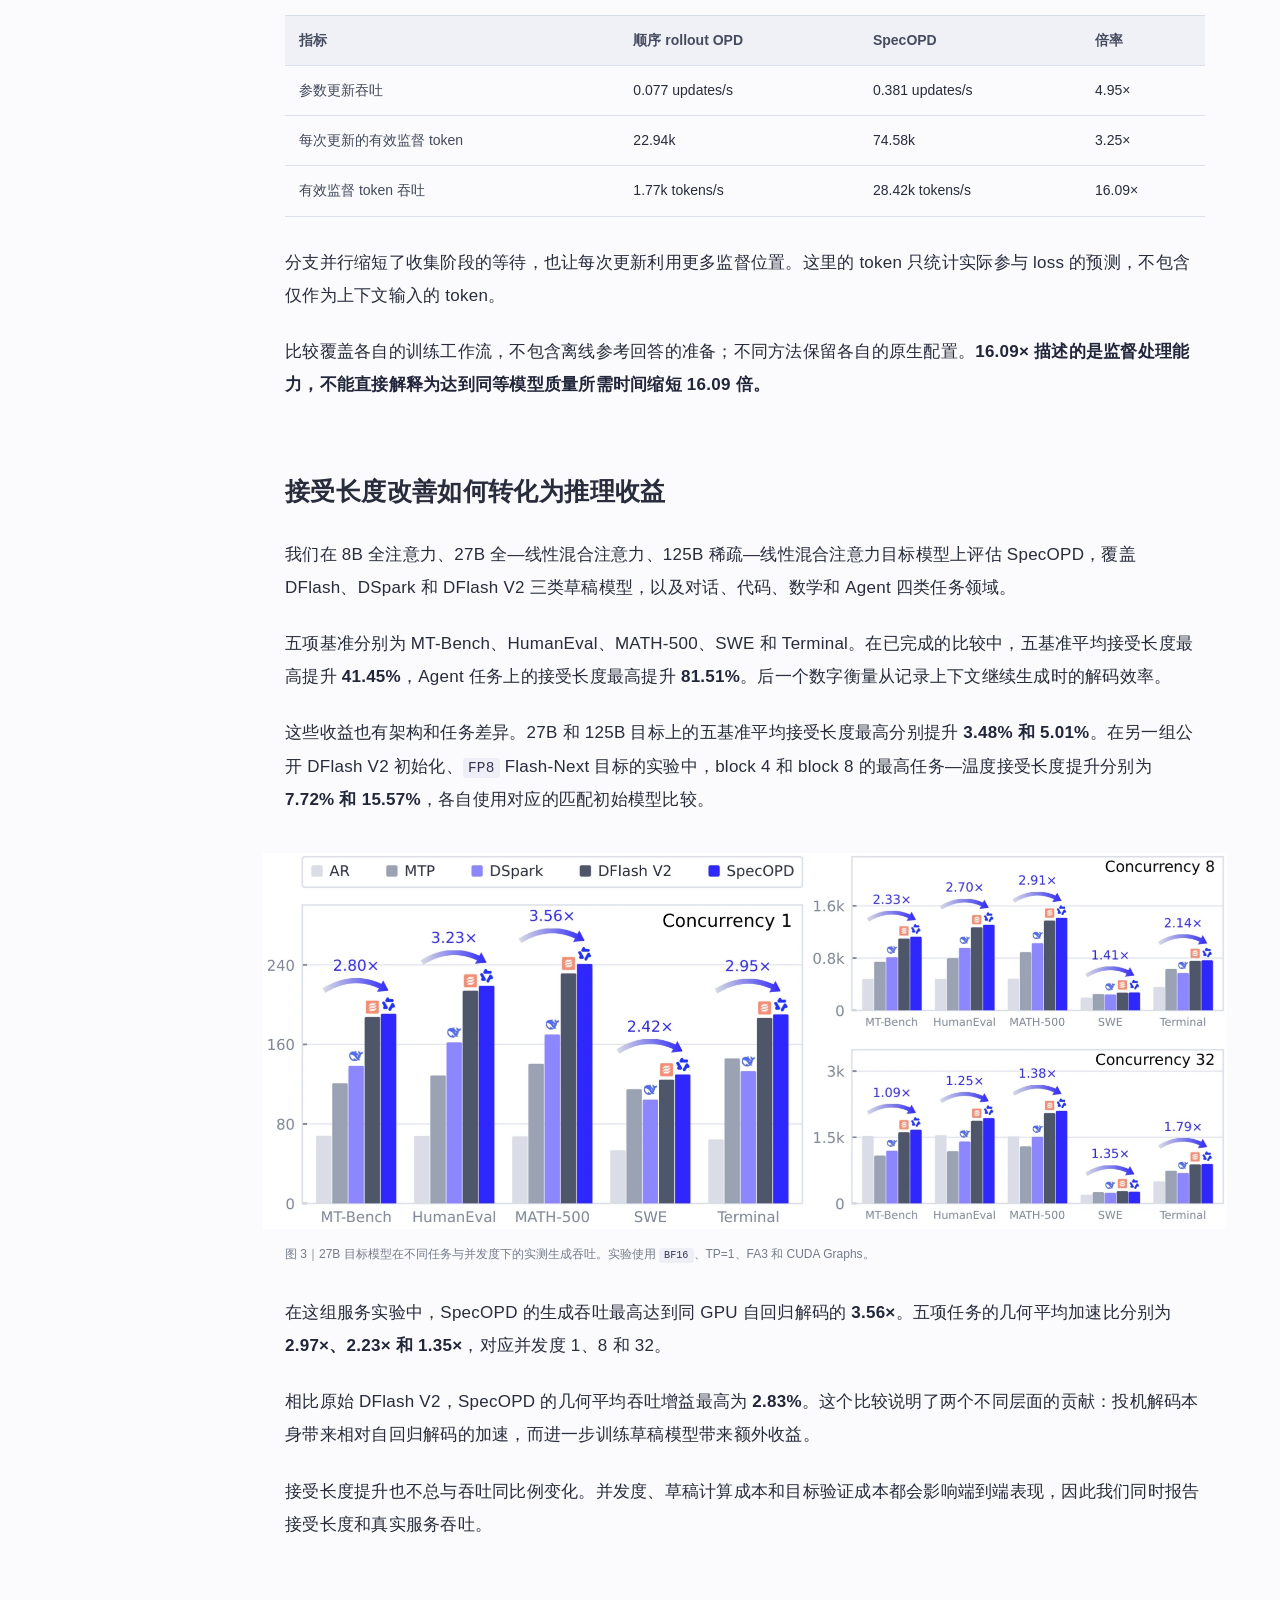
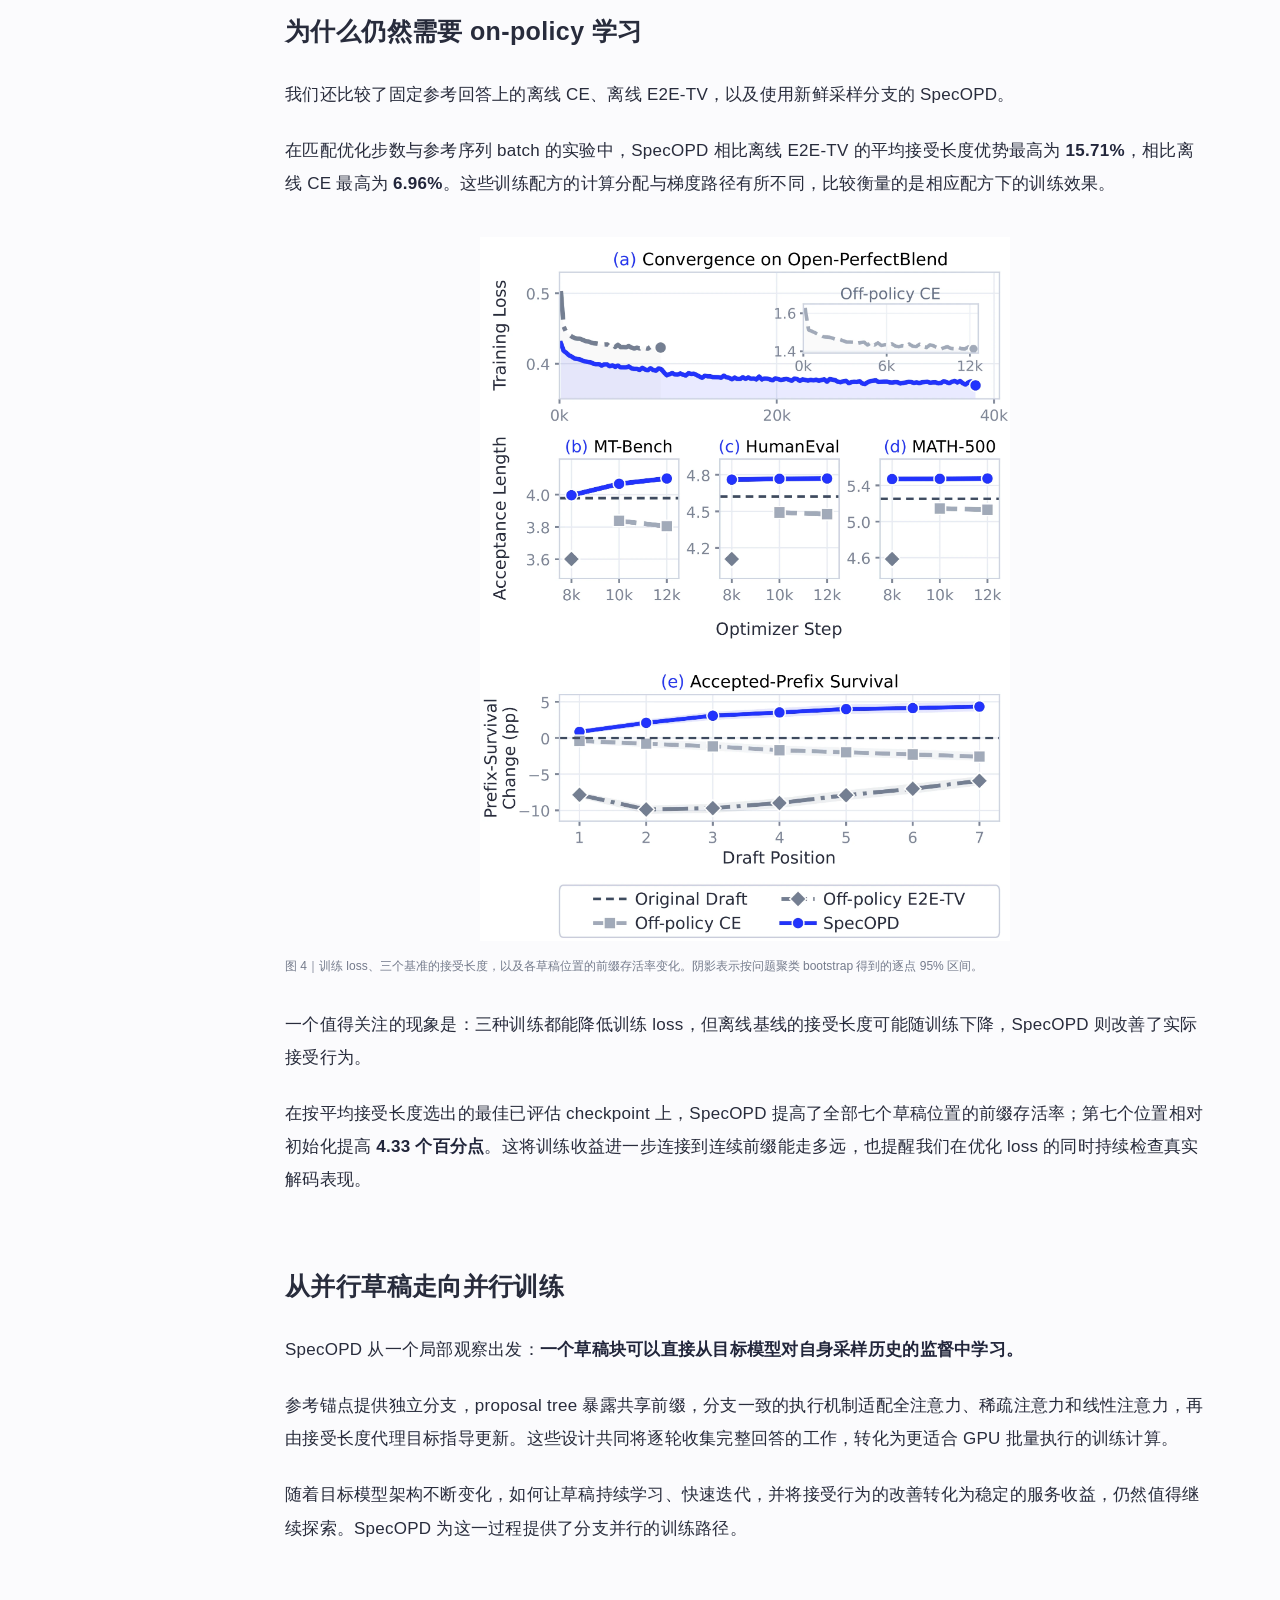
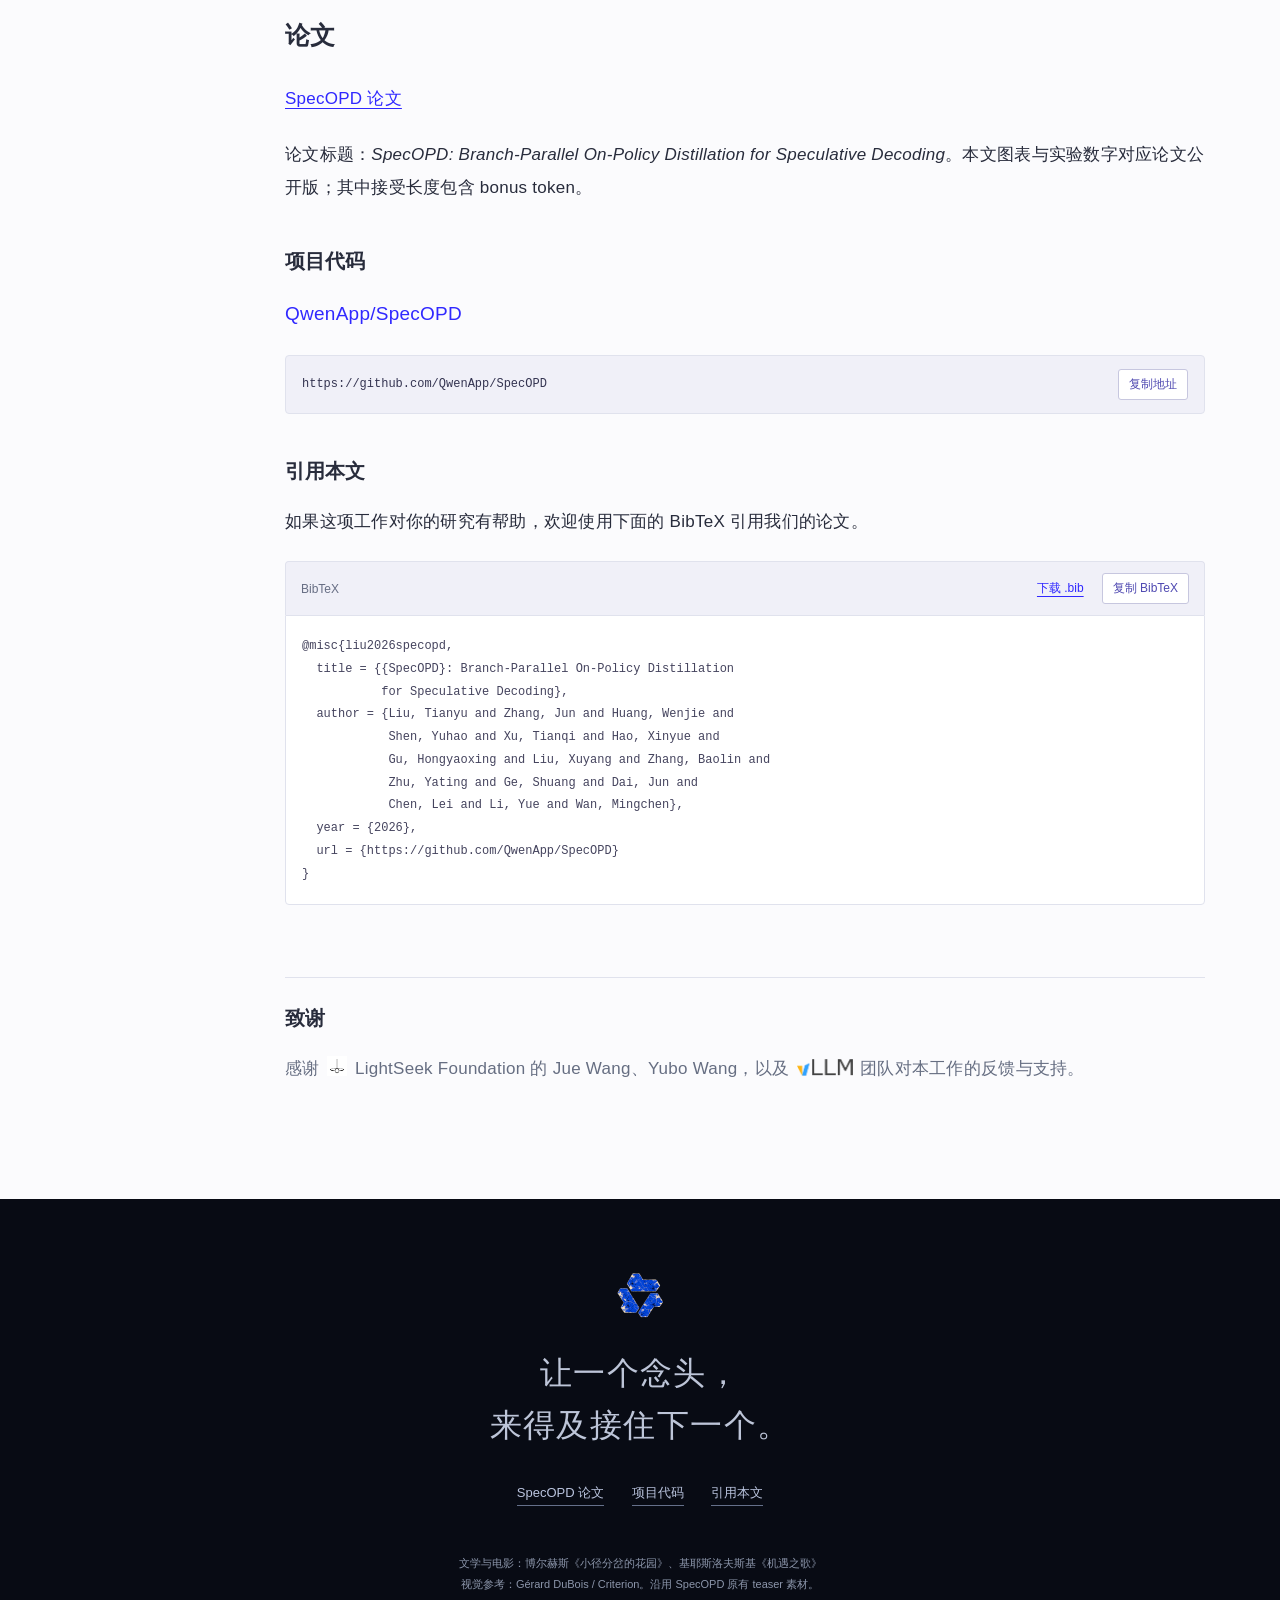
==== commit a55d3fb3: "fix: refresh navigation assets for returning readers" ====
--- a/docs/index.html
+++ b/docs/index.html
@@ -12,8 +12,8 @@
 <link rel="icon" href="logo.png">
 <link rel="alternate" hreflang="zh-CN" href="index.html">
 <link rel="alternate" hreflang="en" href="en.html">
-<link rel="stylesheet" href="styles.css">
-<script src="app.js" defer></script>
+<link rel="stylesheet" href="styles.css?v=662a44e678">
+<script src="app.js?v=e920777061" defer></script>
 </head>
 <body id="top">
 <a class="skip-link" href="#overview">跳到正文</a>
@@ -32,7 +32,7 @@
       <div class="hero-actions"><a class="primary-link" href="#overview">阅读技术解读</a><a class="quiet-link" href="specopd-paper.pdf">阅读论文</a><a class="quiet-link" href="https://github.com/QwenApp/SpecOPD">GitHub 代码</a></div>
     </div>
   </section>
-  <section class="prologue" aria-label="小径与分支">
+  <section id="prologue" class="prologue" aria-label="小径与分支">
     <div class="prologue-inner">
       <p>在博尔赫斯的《小径分岔的花园》中，一个故事容得下许多种后来。走到岔路时，未被选择的可能仍在别处延续，通向不同的相遇与结局。小径渐行渐远，却有一段共同的来路。</p><p>基耶斯洛夫斯基把分岔放在了一座车站。《机遇之歌》里，一个年轻人奔向即将离开的火车。几秒钟的差异，展开了三种人生。我们看着同一个人走入不同的岁月，也想起曾经赶上、或没能赶上的什么。</p><p>书页可以翻回，电影可以重看。不同的后来，让分岔前的片刻变得清晰：一切还在同一条路上。</p><p class="prologue-question">拥有共同来处的小径，能否一起向前延伸？</p><p>语言也不断抵达这样的岔口。一段已经写下的文字，可以通向不同的下一句。SpecOPD 从已有文本的不同位置展开草稿，让多条延续同时接受目标模型的反馈。它们复用共同前文的计算，各自保留新生成的历史，在并行训练中改善起草能力。共同的来路，不必为每条分支重新走过。</p><p>而等待回答的人，也有尚未走完的思绪。一本读到一半的书，一句改了又改的话，一个刚刚浮现、还没有找到措辞的念头。有时，我们停下来，是为了想得更清楚；有时，只是在等屏幕上的下一行。</p><p>我们希望这样的等待能短一些。答案到来，阅读、写作与追问便能继续。</p><p><em>让一个念头，来得及接住下一个。</em></p>
       <svg class="fork-mark" width="28" height="34" viewBox="0 0 28 34" fill="none" aria-hidden="true"><path d="M14 32V16M14 20L3 9M14 20L25 9M14 16V2" stroke="currentColor" stroke-width="1.2"/></svg>
--- a/docs/styles.css
+++ b/docs/styles.css
@@ -28,3 +28,10 @@
 @media(max-width:540px){.prologue{padding:27px 25px 30px}.prologue p,.english .prologue p,.prologue .prologue-question,.english .prologue-question{font-size:14px!important;line-height:1.95;margin-bottom:15px}}
 
 .acknowledgments{margin-top:38px;padding-top:25px;border-top:1px solid #e0e2ed;scroll-margin-top:45px}.ack-logo{display:inline-block;height:1.05em;width:auto;vertical-align:-.12em;margin:0 .15em}.lightseek-logo{height:1.2em}.acknowledgments p{color:#666e82}
+
+/* Section navigation follows the page; language changes dissolve in place. */
+html{scroll-behavior:auto}
+html.language-leaving{opacity:.35;transition:opacity 120ms ease-out}
+html.language-arriving{animation:language-arrival 220ms ease-out both}
+@keyframes language-arrival{from{opacity:.35}to{opacity:1}}
+@media(prefers-reduced-motion:reduce){html{scroll-behavior:auto}html.language-leaving,html.language-arriving{opacity:1;animation:none;transition:none}}
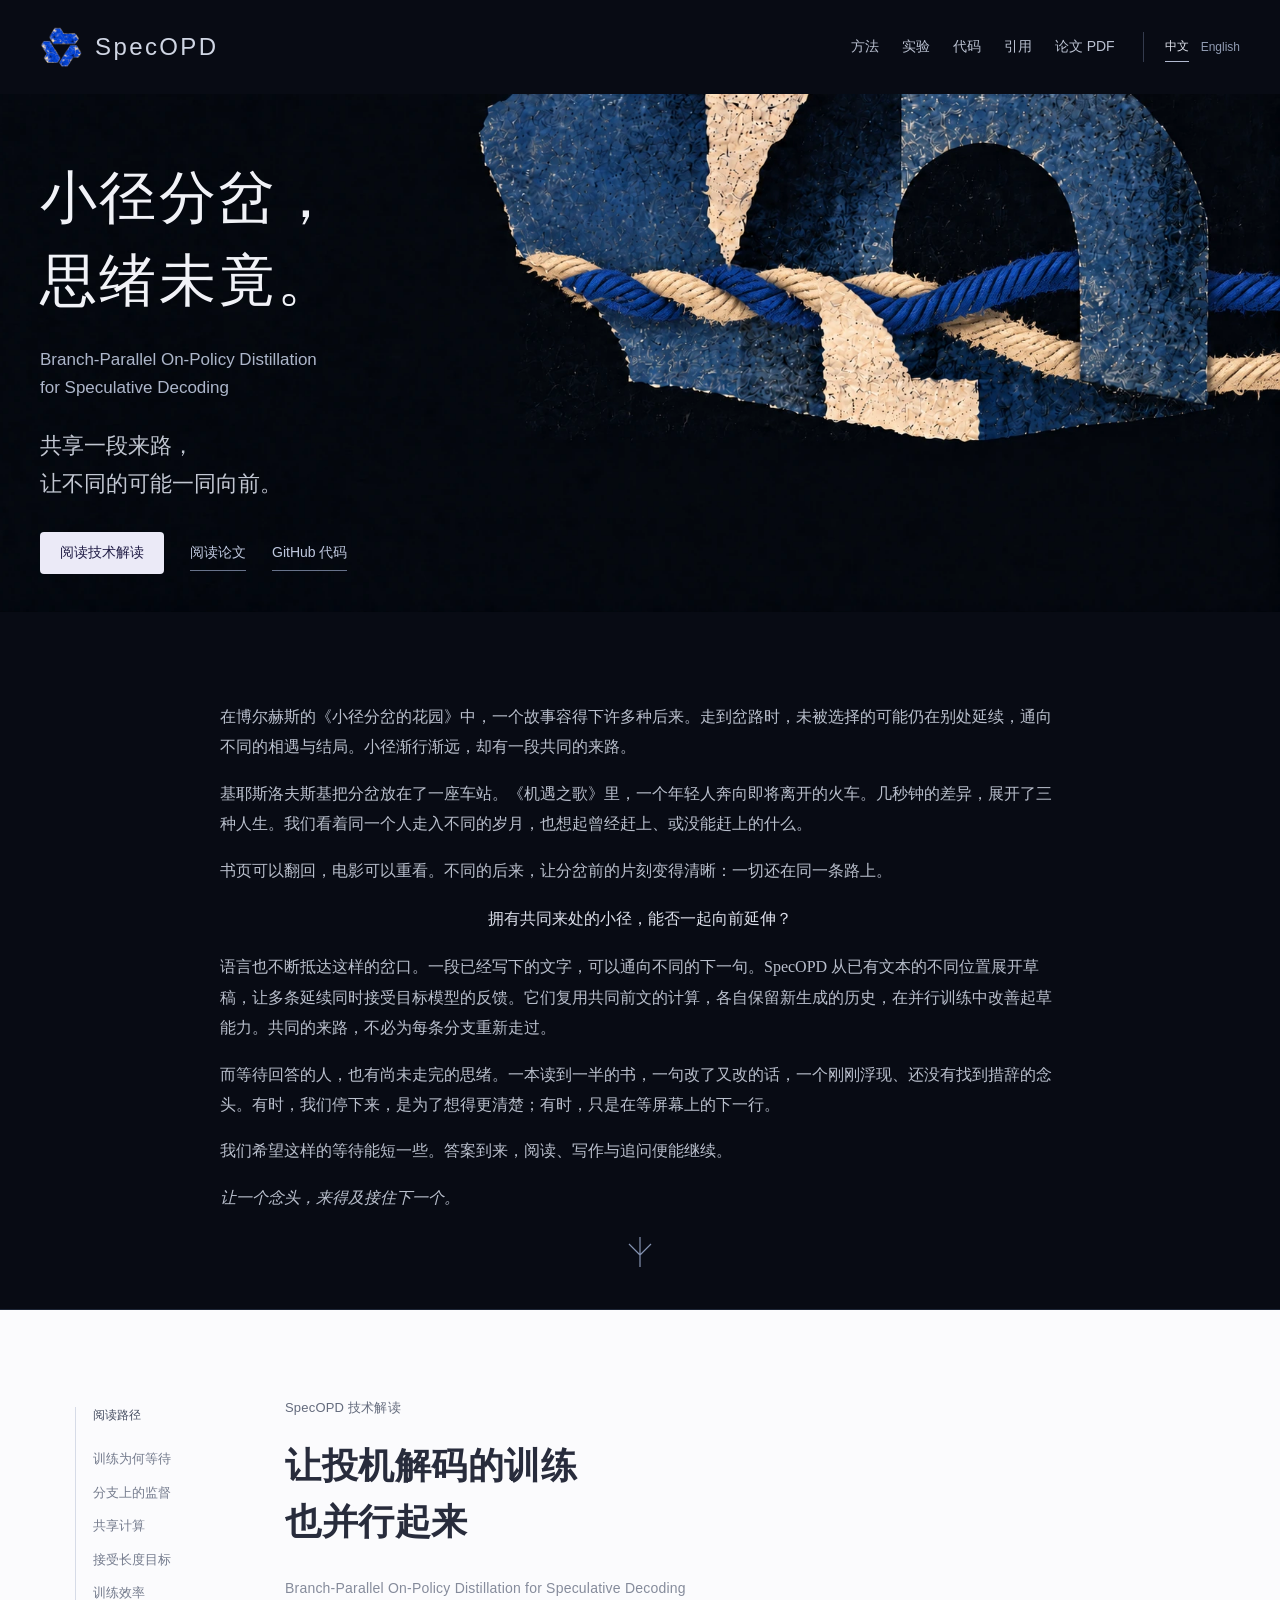
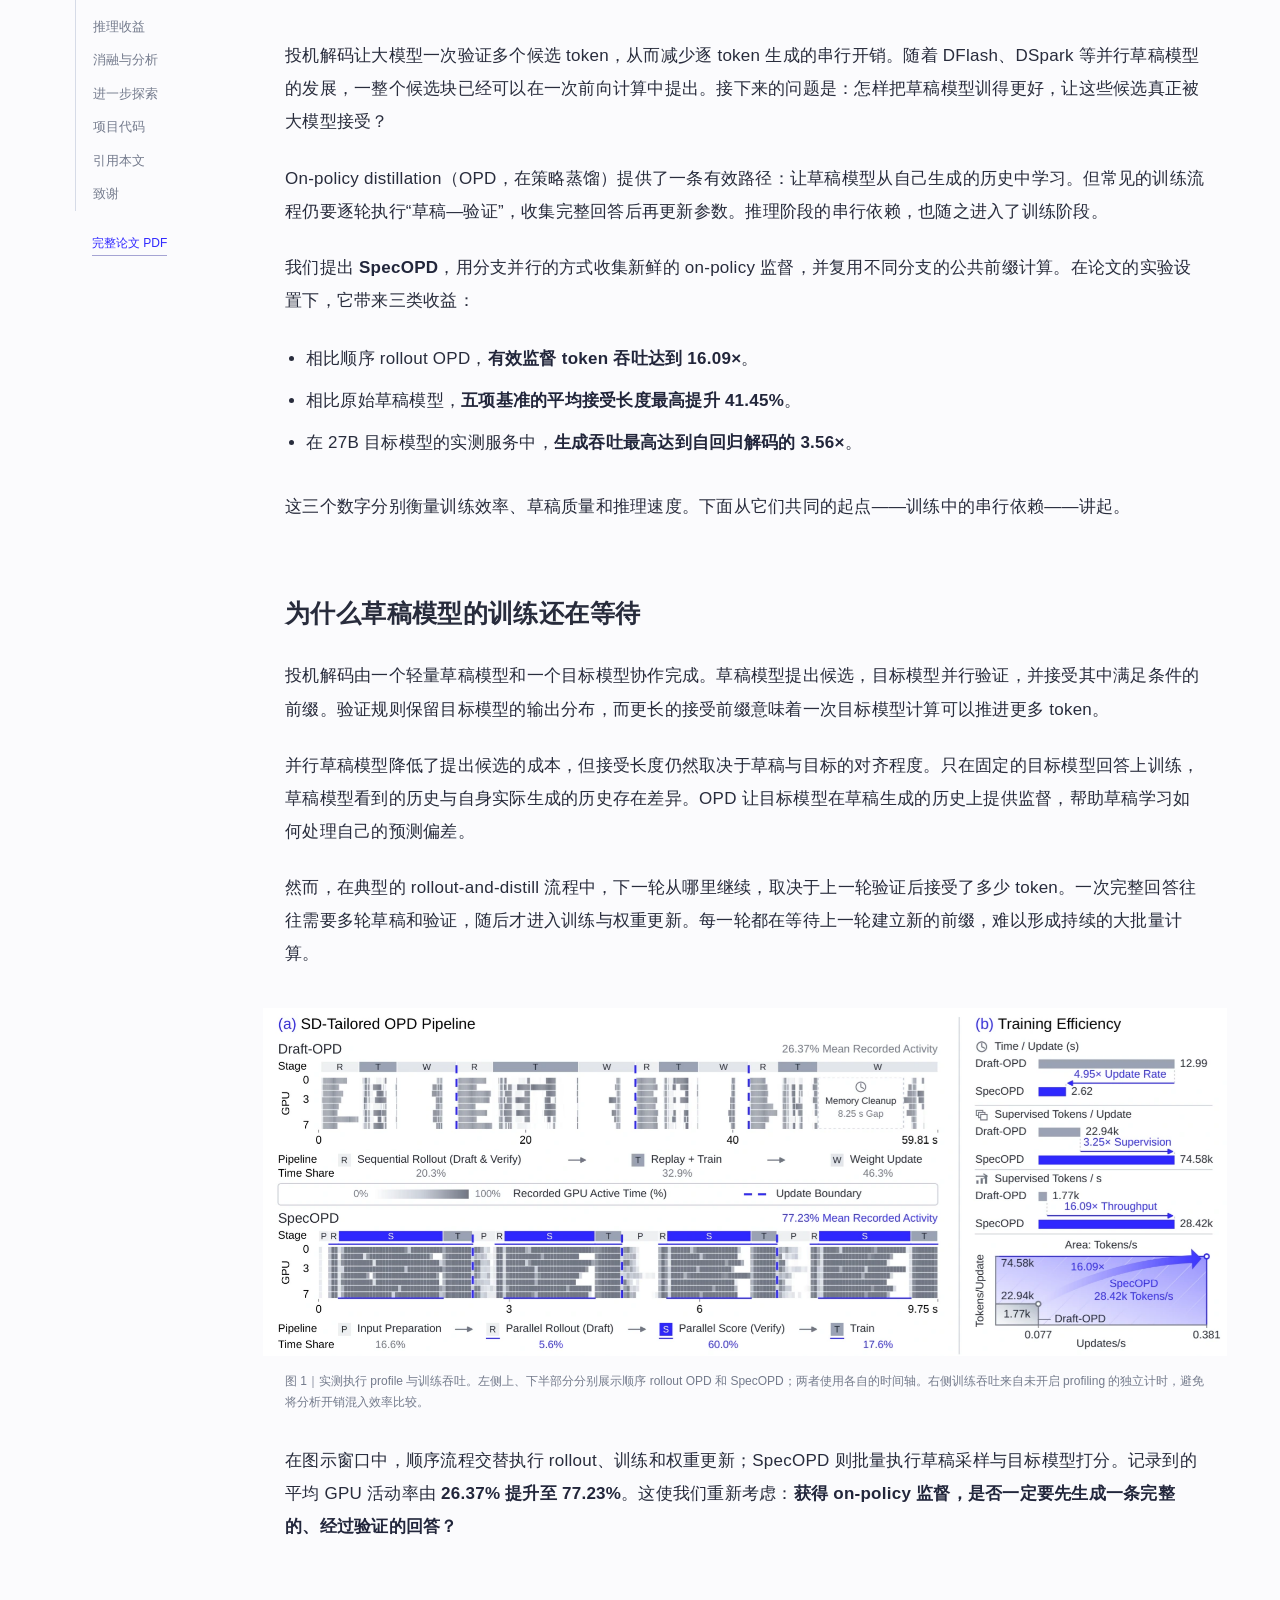
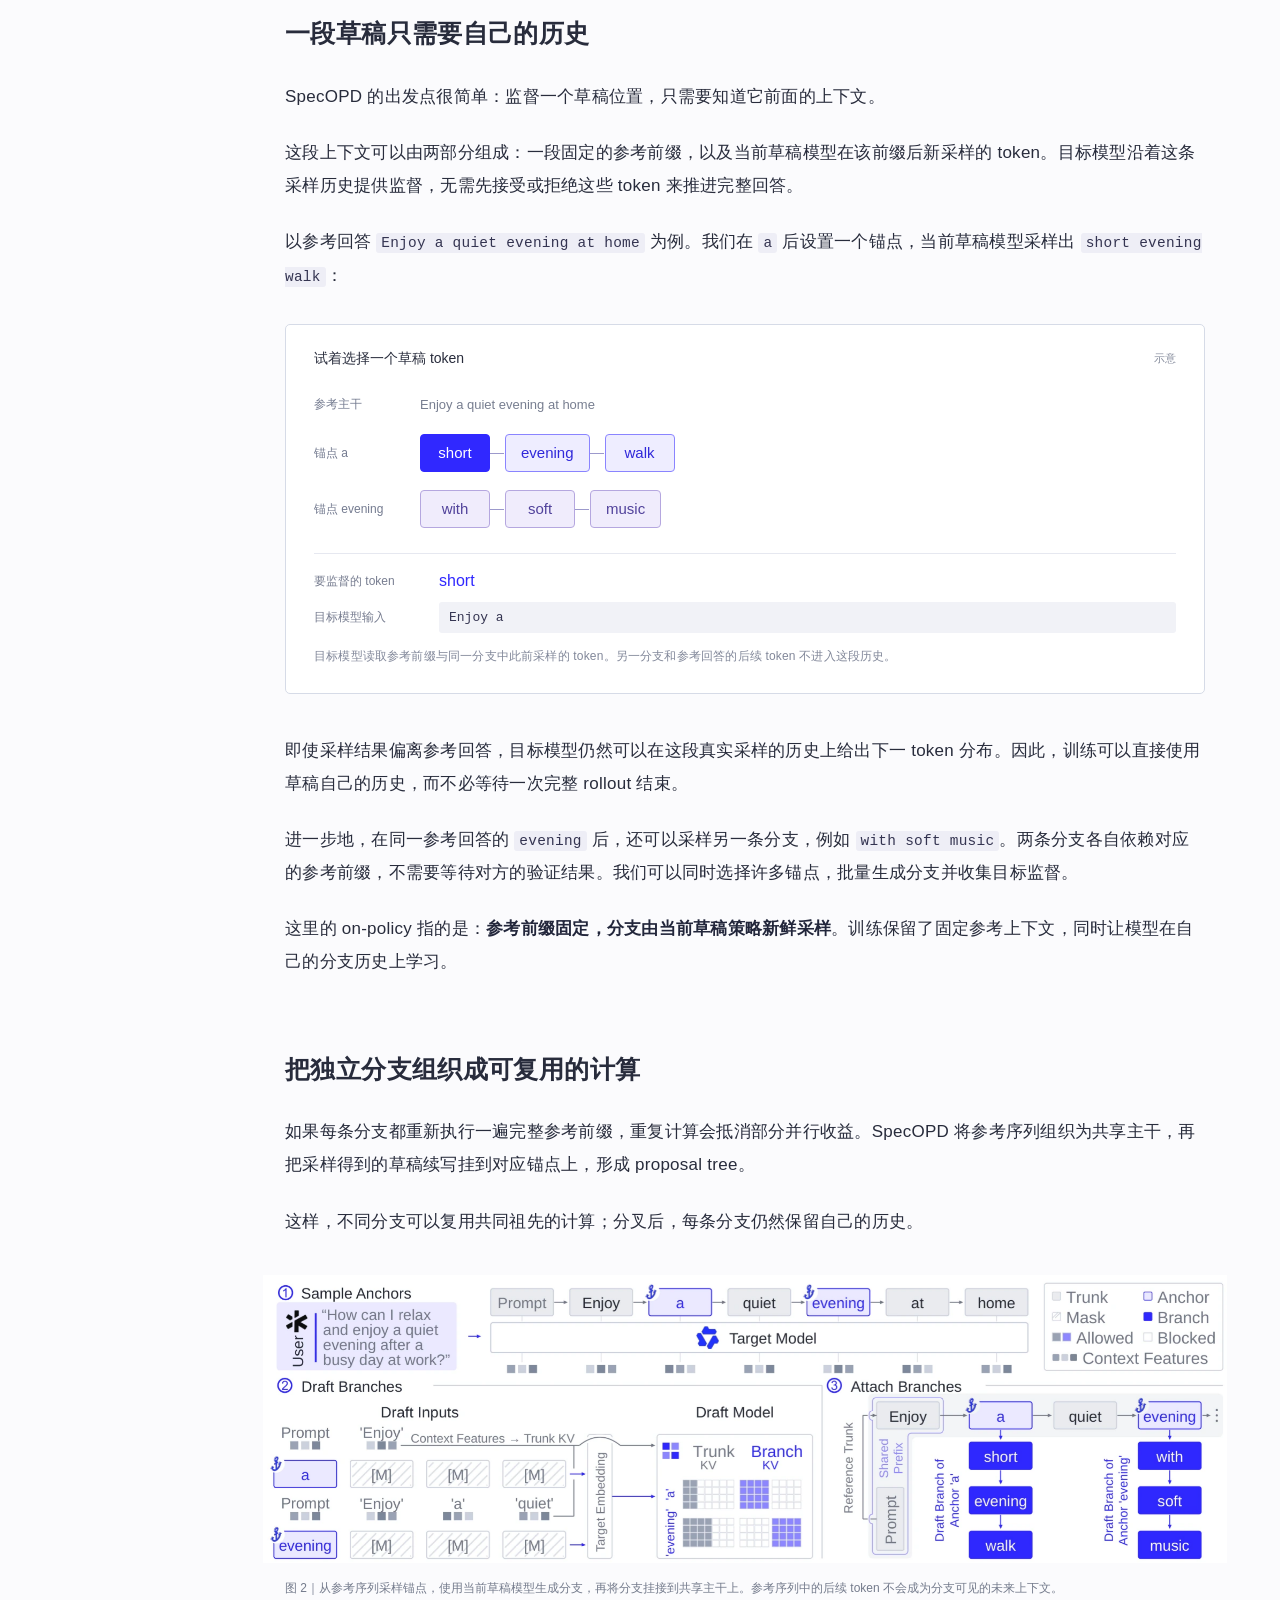
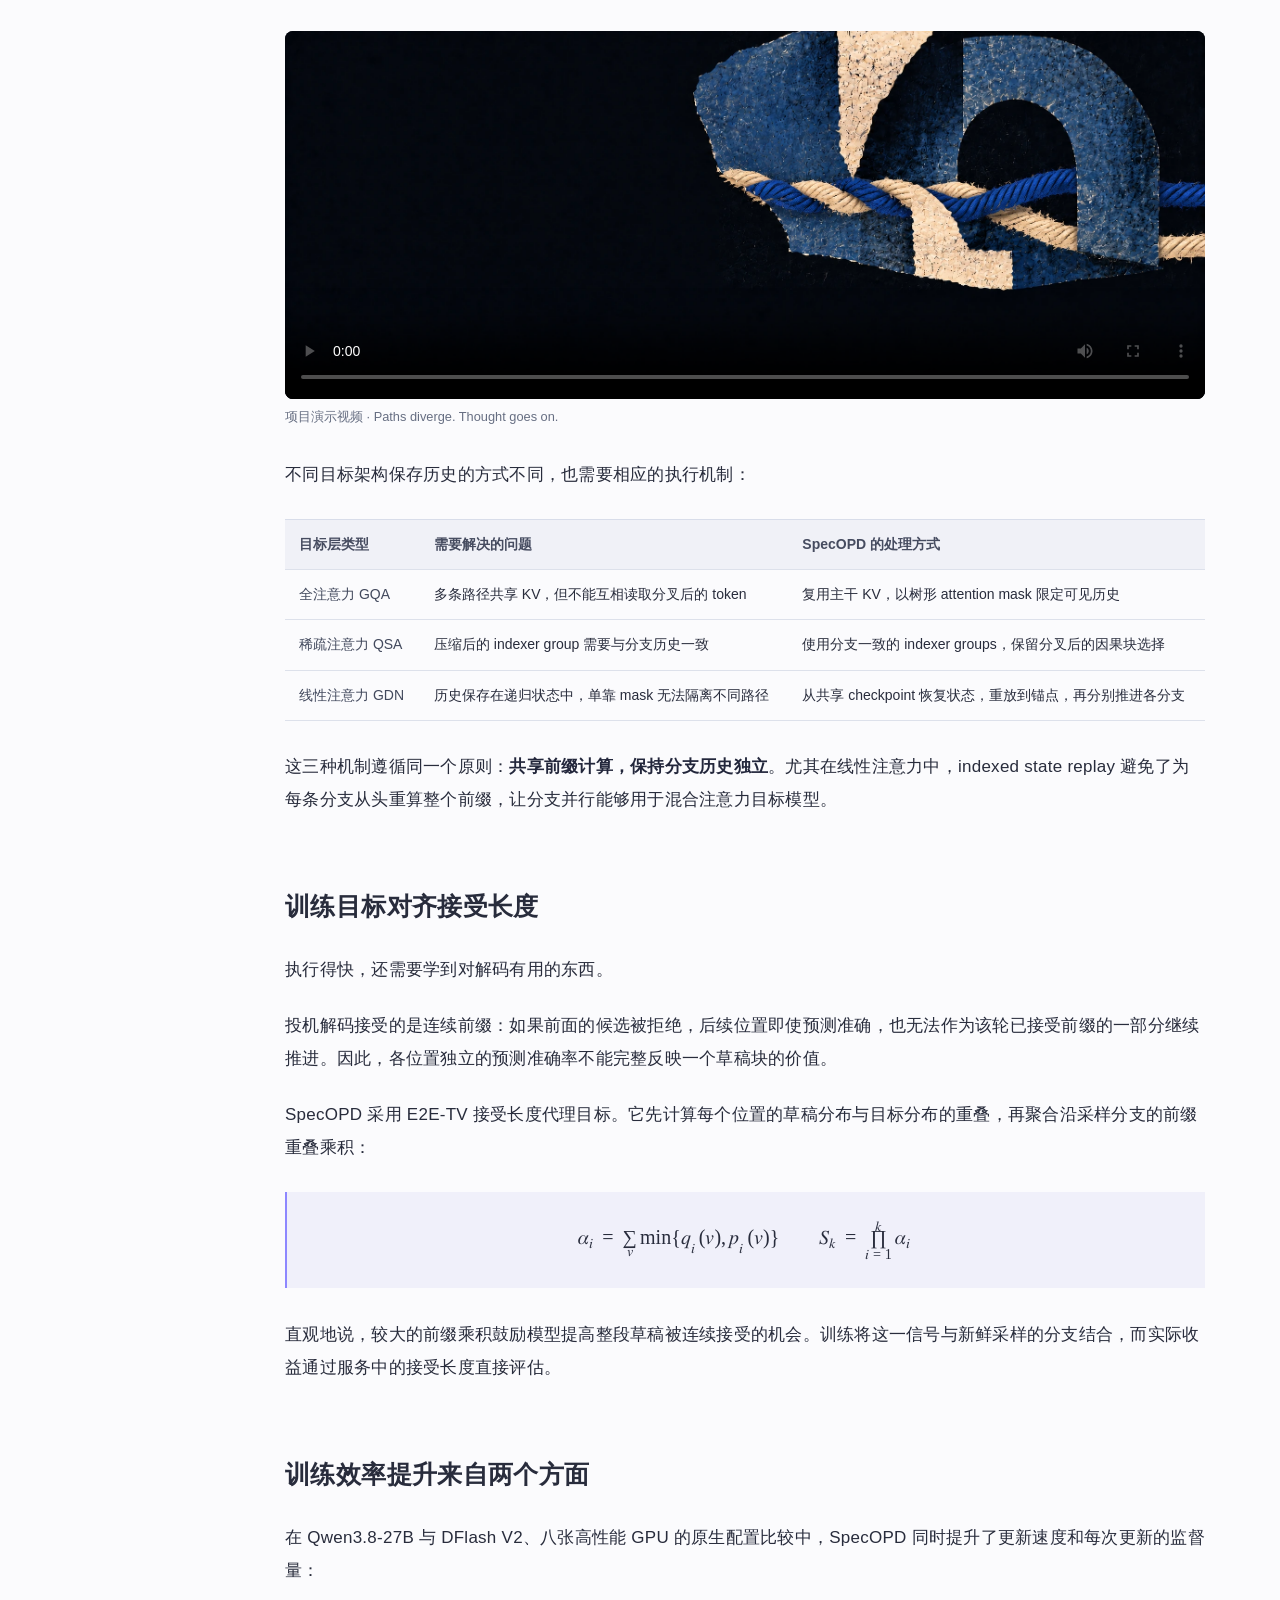
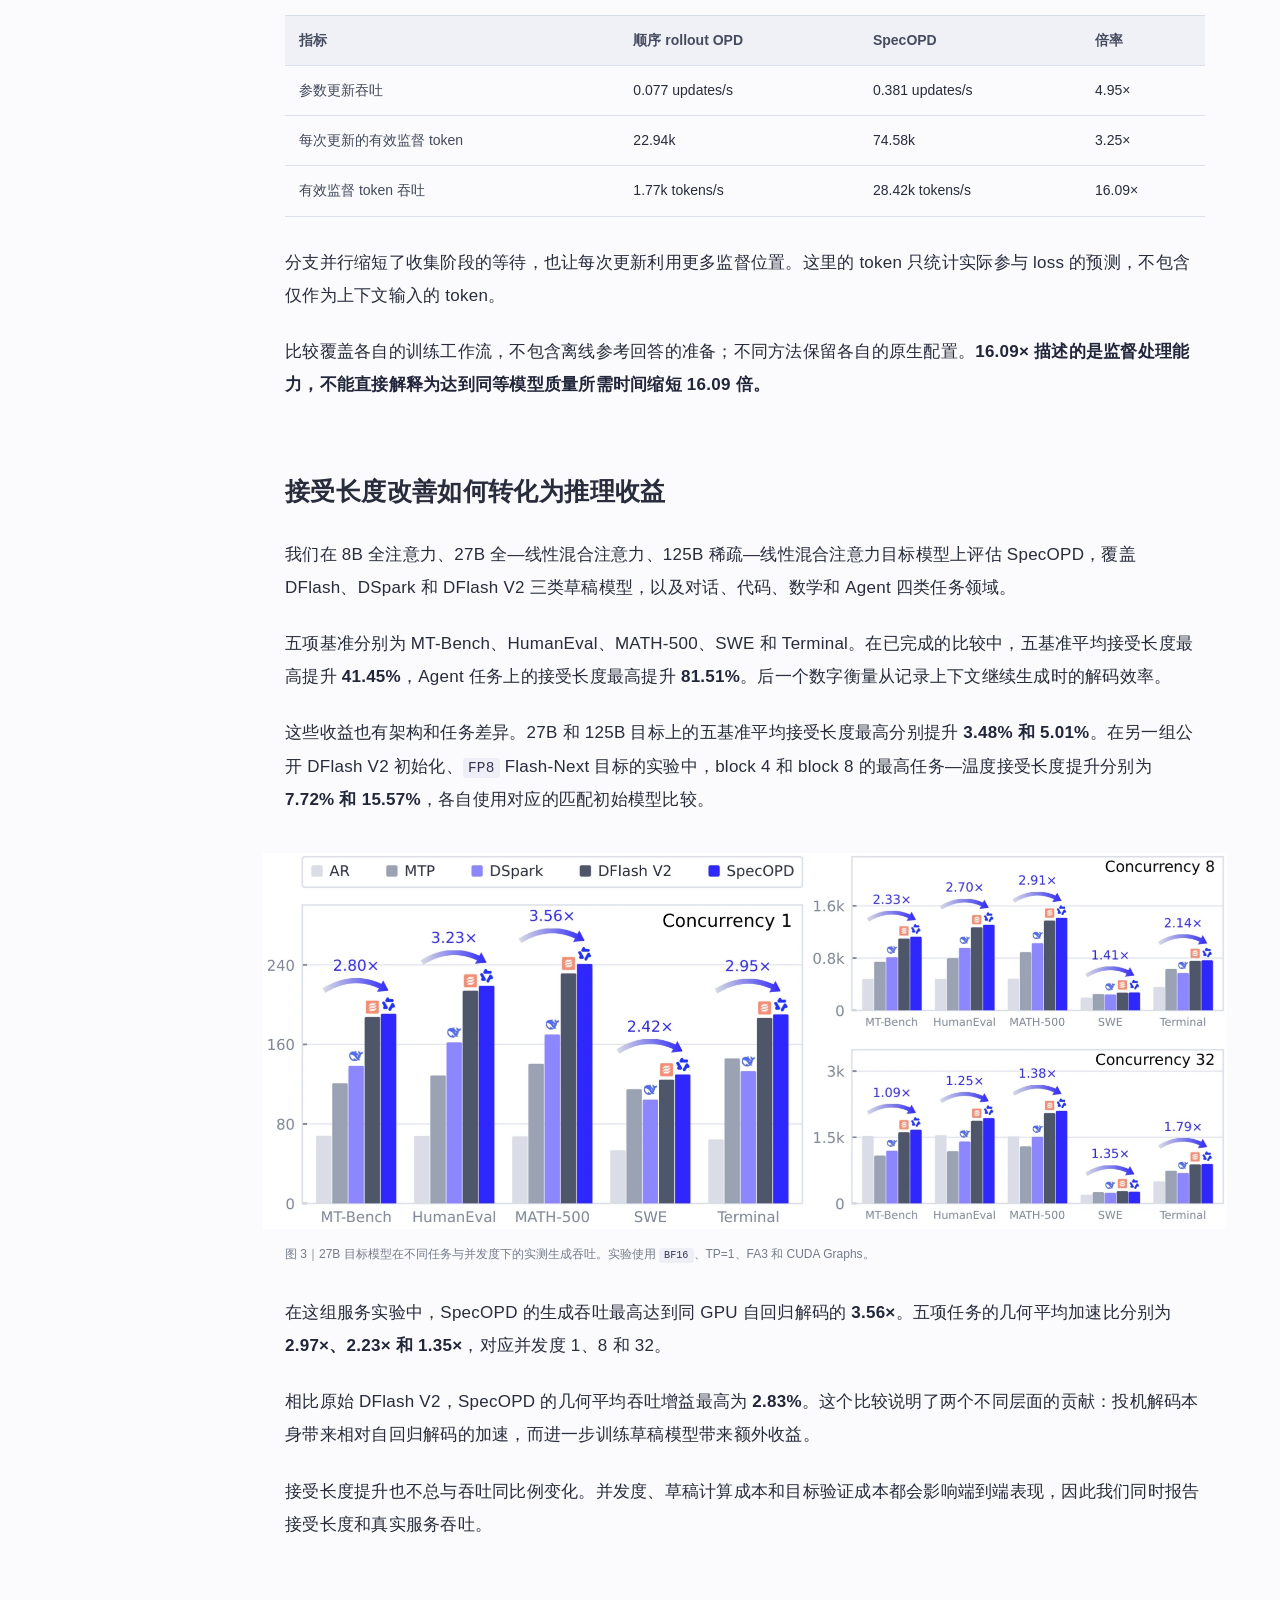
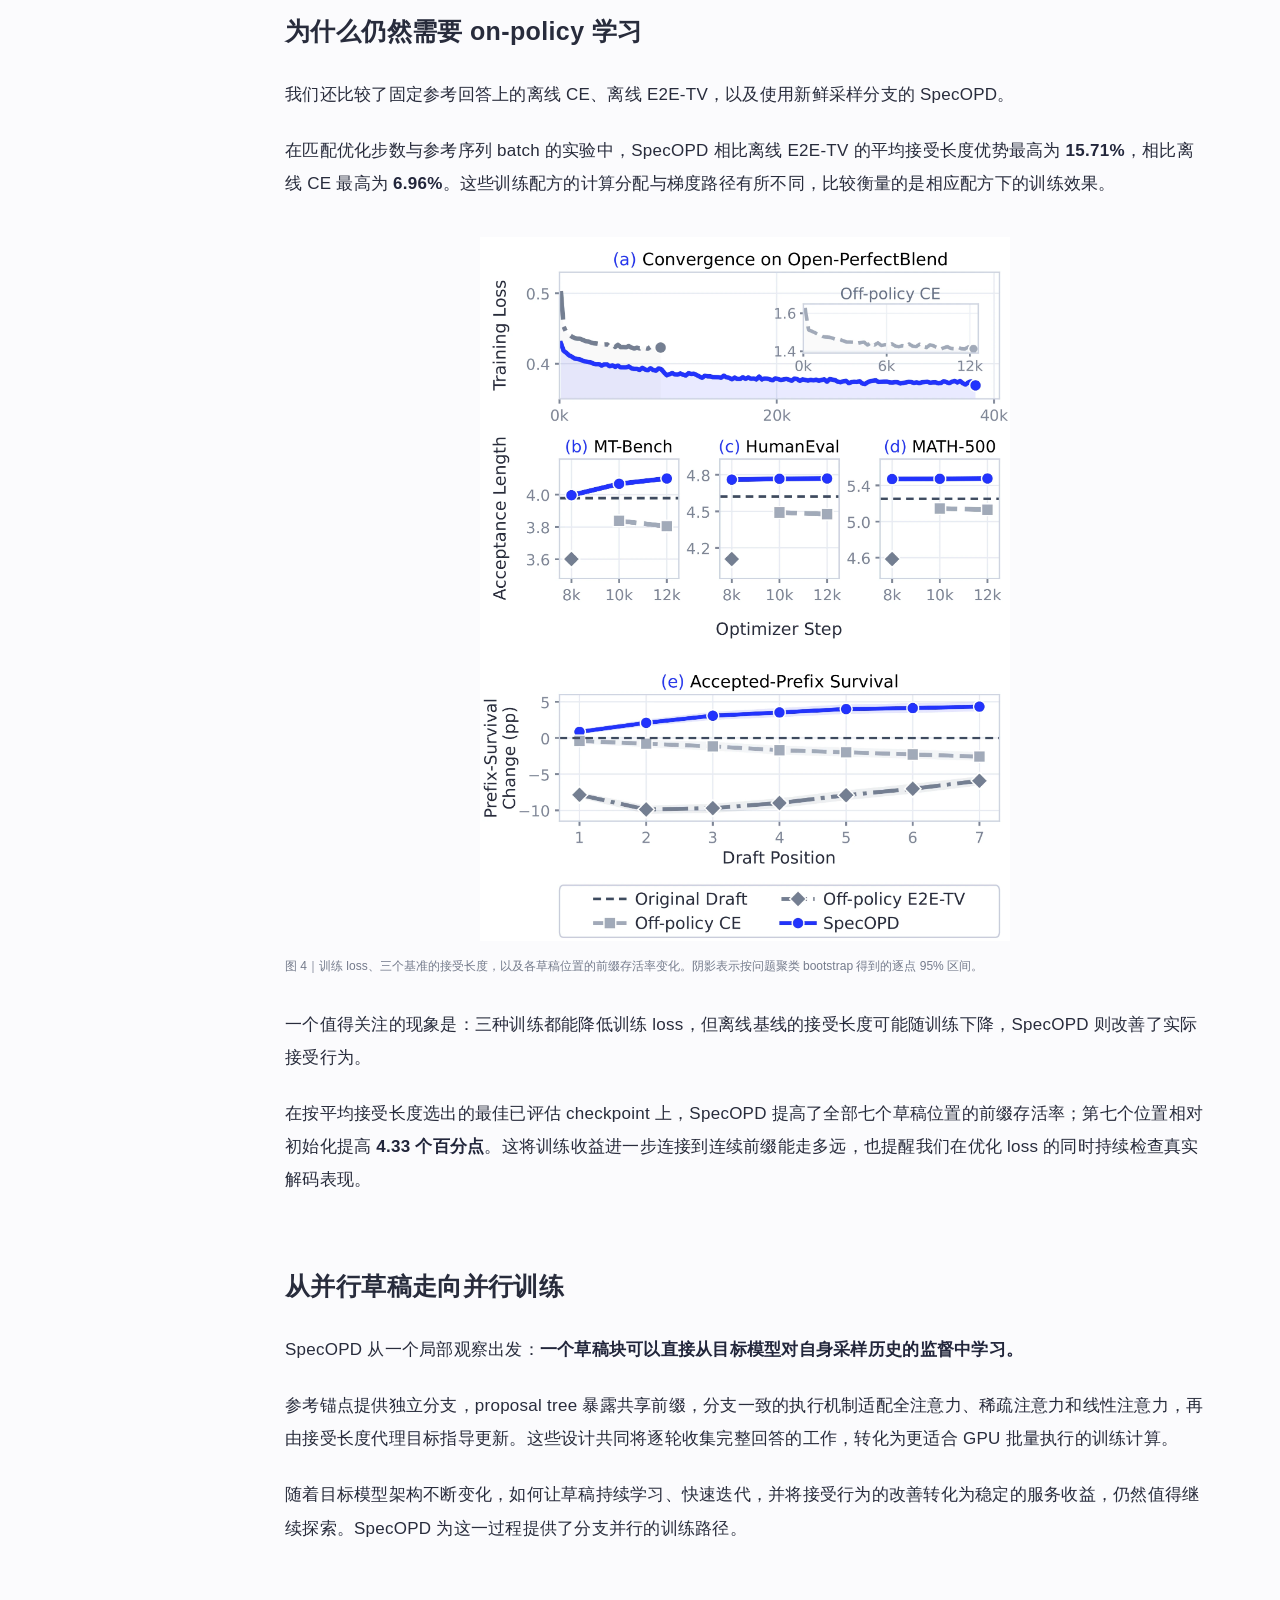
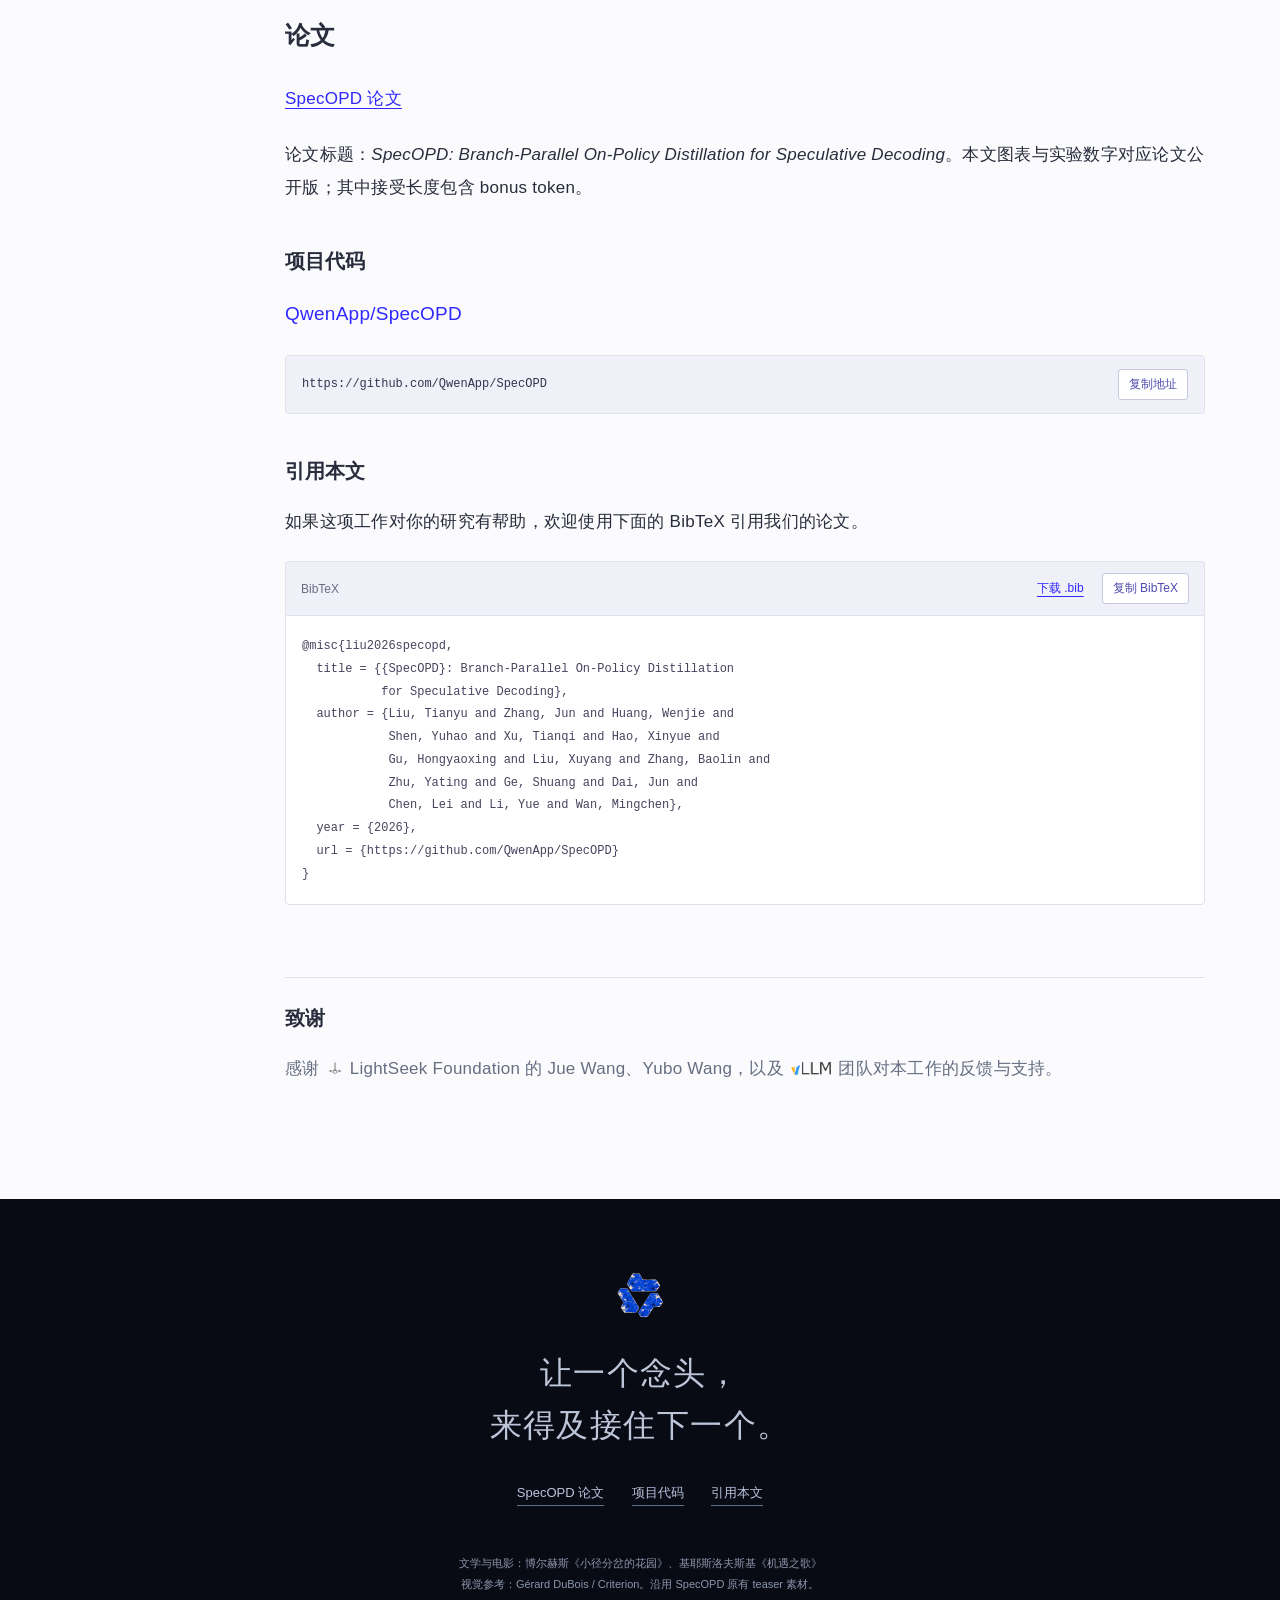
==== commit 3aad2251: "style: refine acknowledgment logo size and background" ====
--- a/docs/index.html
+++ b/docs/index.html
@@ -12,7 +12,7 @@
 <link rel="icon" href="logo.png">
 <link rel="alternate" hreflang="zh-CN" href="index.html">
 <link rel="alternate" hreflang="en" href="en.html">
-<link rel="stylesheet" href="styles.css?v=662a44e678">
+<link rel="stylesheet" href="styles.css?v=0db9b8b44d">
 <script src="app.js?v=e920777061" defer></script>
 </head>
 <body id="top">
--- a/docs/styles.css
+++ b/docs/styles.css
@@ -35,3 +35,7 @@
 html.language-arriving{animation:language-arrival 220ms ease-out both}
 @keyframes language-arrival{from{opacity:.35}to{opacity:1}}
 @media(prefers-reduced-motion:reduce){html{scroll-behavior:auto}html.language-leaving,html.language-arriving{opacity:1;animation:none;transition:none}}
+
+/* Acknowledgment marks should have the visual weight of inline text. */
+.acknowledgments .ack-logo{height:.76em;max-width:3.1em;object-fit:contain;vertical-align:-.04em;margin:0 .12em;mix-blend-mode:multiply}
+.acknowledgments .lightseek-logo{height:.95em;max-width:1.05em;vertical-align:-.12em}
